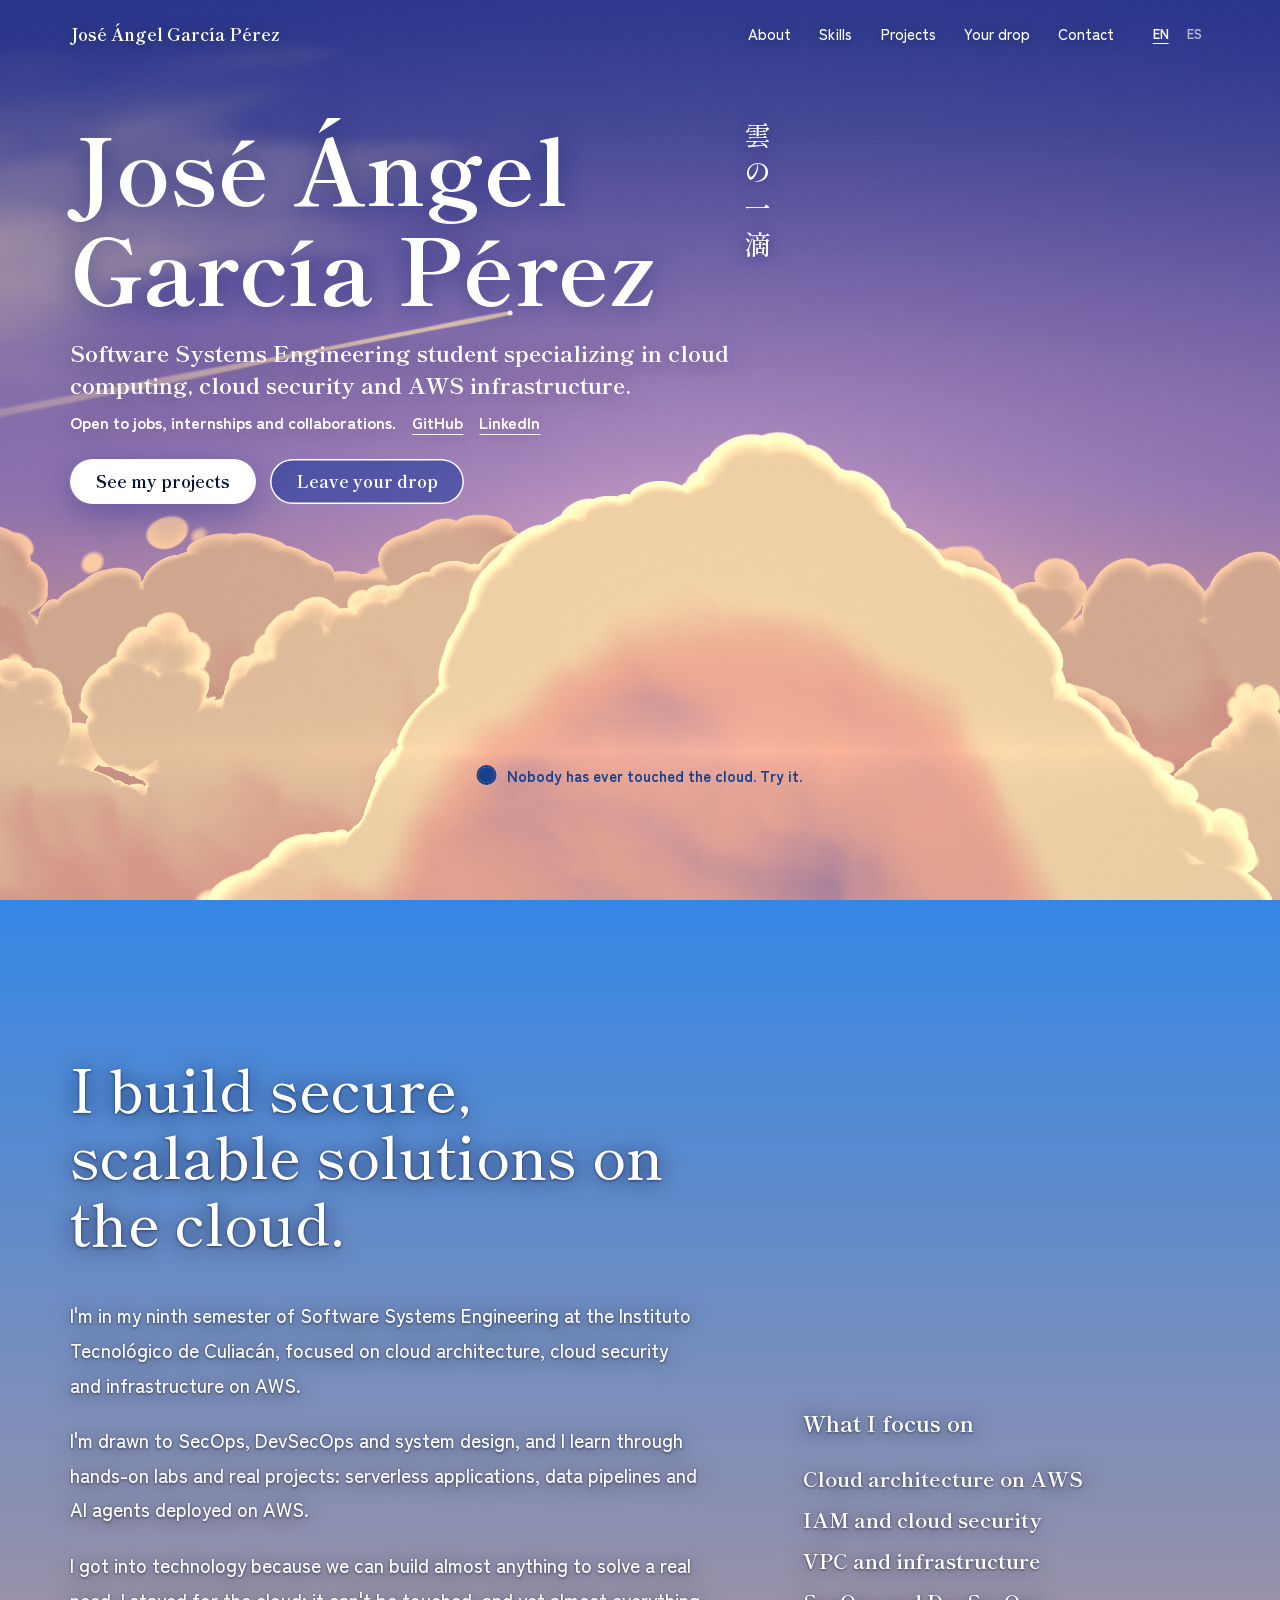
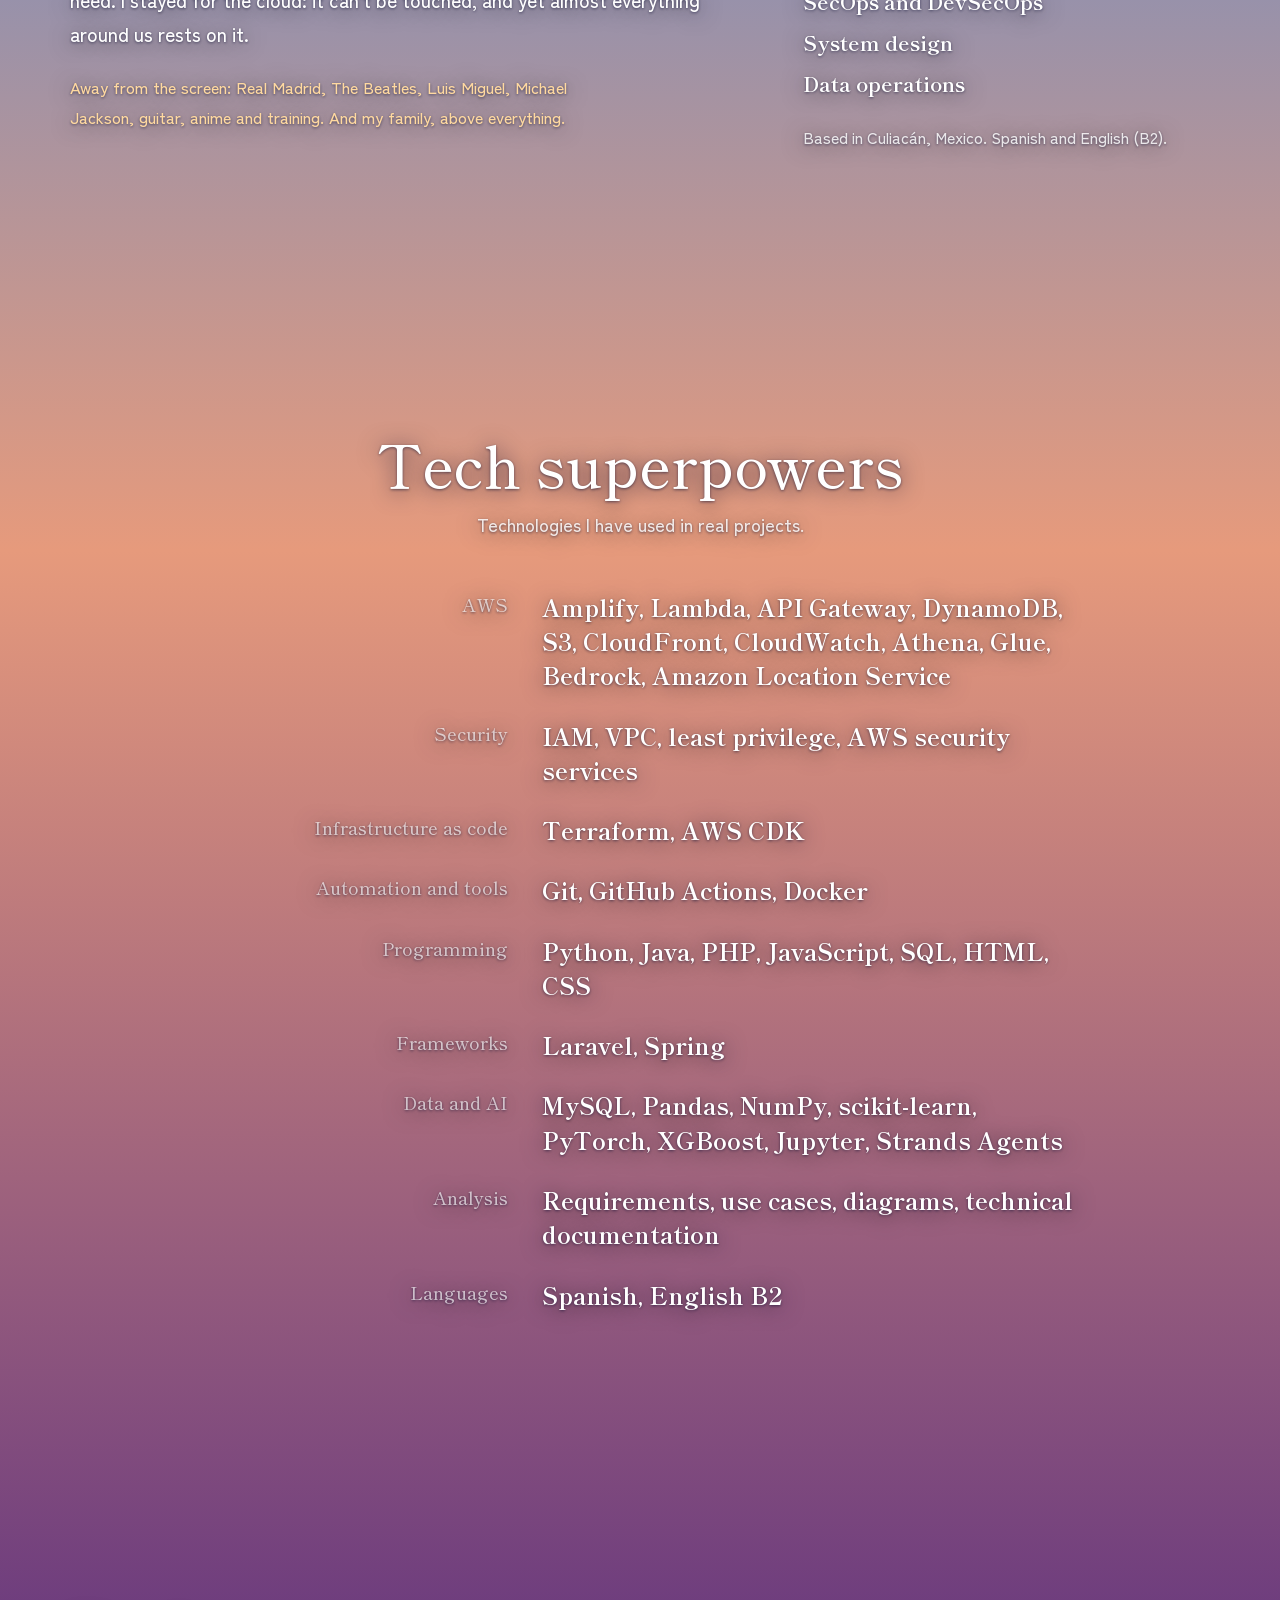
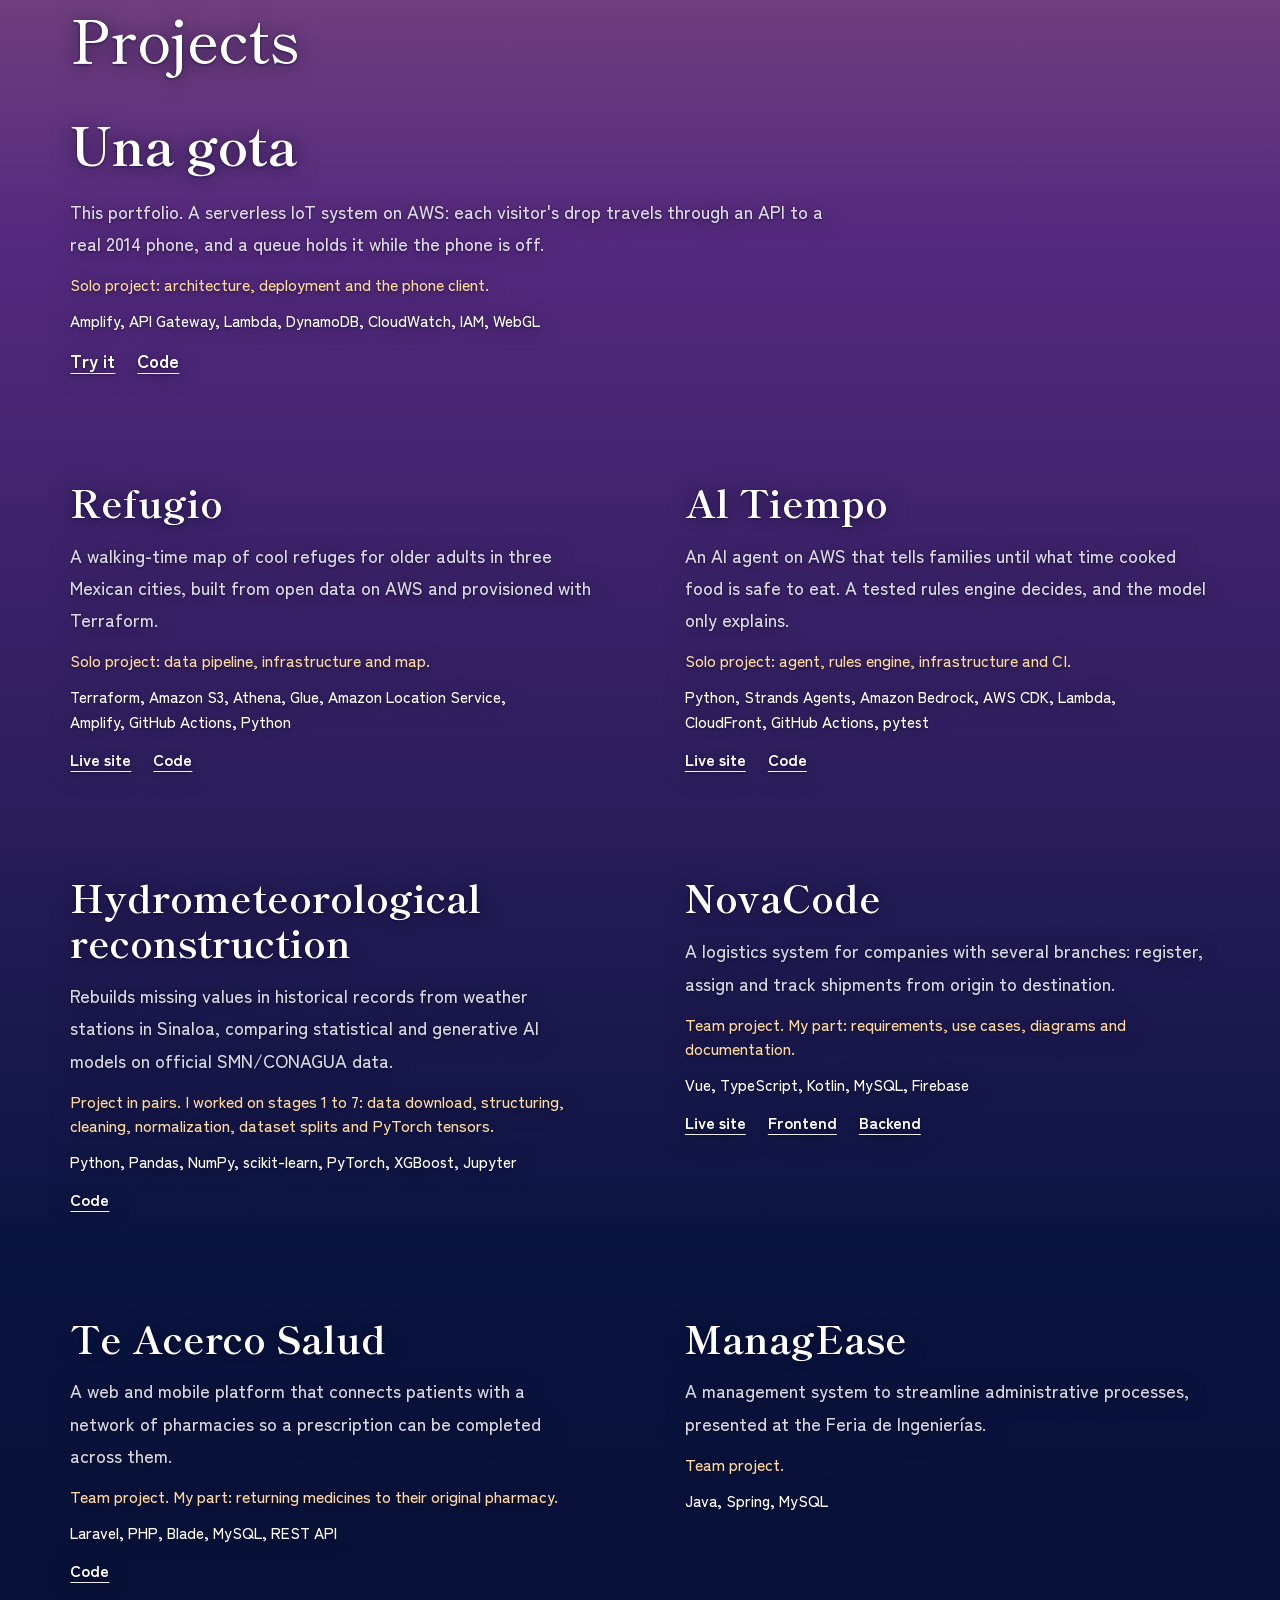
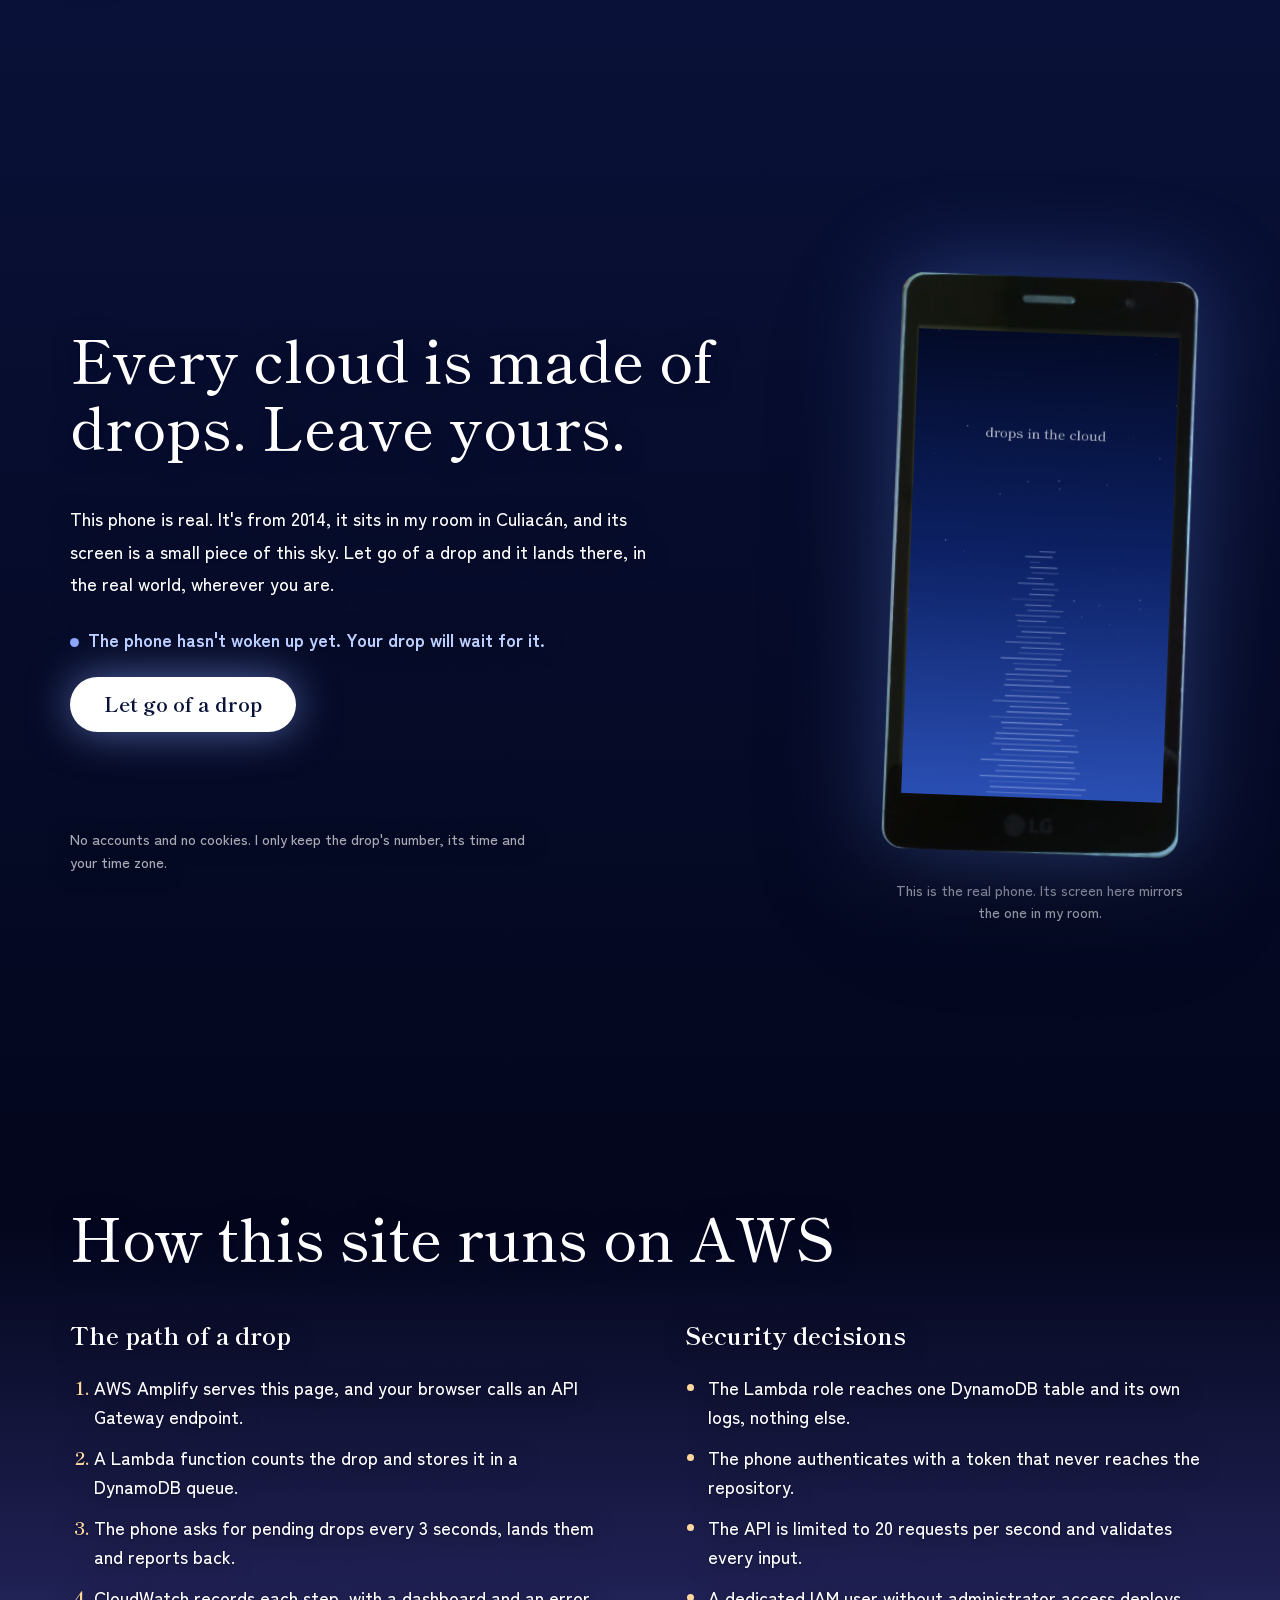
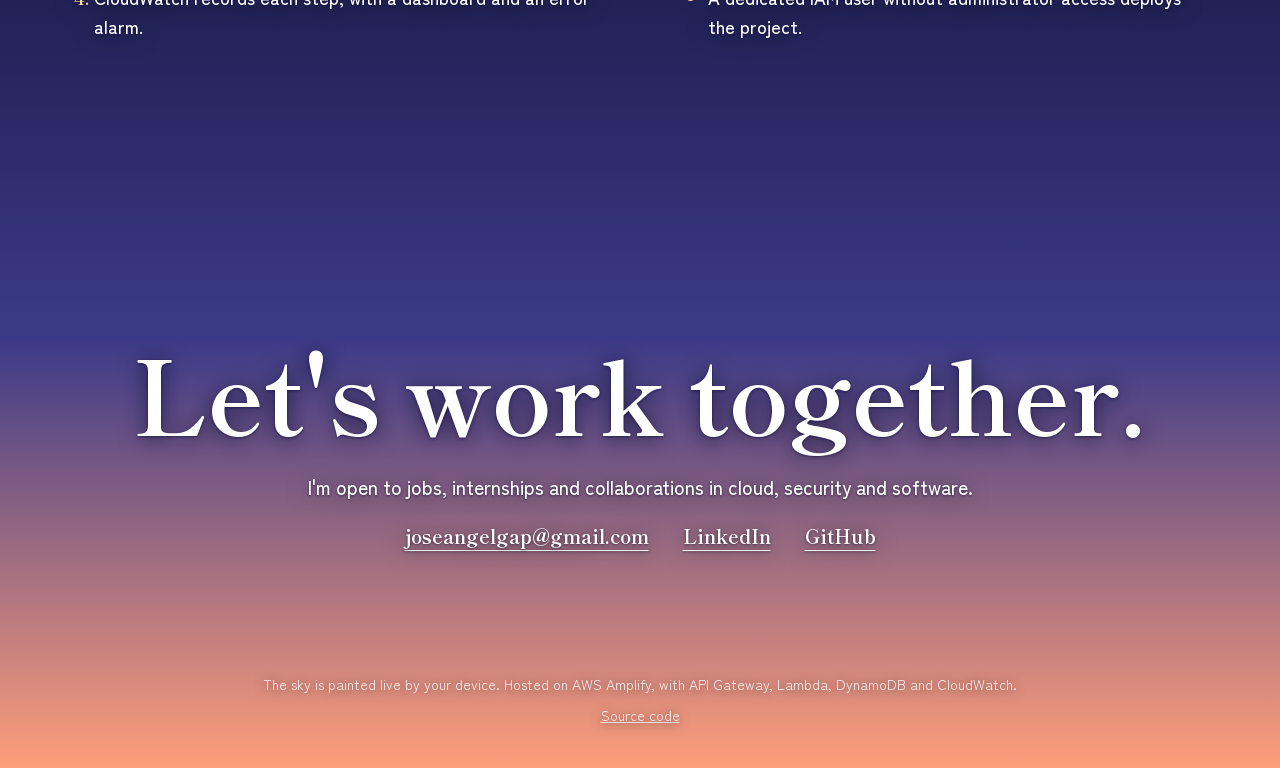
==== web/index.html @ 8cf957e8 "Add portfolio site, AWS API and phone client" ====
<!doctype html>
<html lang="en">
<head>
  <meta charset="utf-8">
  <meta name="viewport" content="width=device-width, initial-scale=1, viewport-fit=cover">
  <title>José Ángel García Pérez | Cloud and security</title>
  <meta name="description" content="José Ángel García Pérez, Software Systems Engineering student specializing in cloud computing, cloud security and AWS infrastructure. Open to jobs, internships and collaborations.">
  <meta name="theme-color" content="#0b3fb3">
  <meta property="og:type" content="website">
  <meta property="og:title" content="José Ángel García Pérez | Cloud and security">
  <meta property="og:description" content="Software Systems Engineering student specializing in cloud computing, cloud security and AWS infrastructure.">
  <link rel="icon" href="favicon.svg" type="image/svg+xml">
  <link rel="preconnect" href="https://fonts.googleapis.com">
  <link rel="preconnect" href="https://fonts.gstatic.com" crossorigin>
  <link href="https://fonts.googleapis.com/css2?family=Shippori+Mincho:wght@500;700&family=Zen+Kaku+Gothic+New:wght@400;500;700&display=swap" rel="stylesheet">
  <link rel="stylesheet" href="styles.css">
</head>
<body>
  <canvas id="sky" aria-hidden="true"></canvas>
  <svg id="wires" viewBox="0 0 1600 900" preserveAspectRatio="xMaxYMax slice" aria-hidden="true">
    <g fill="none" stroke="#050921" stroke-linecap="round">
      <path d="M-60 500Q60 540 168 528" stroke-width="1.6"/>
      <path d="M-60 528Q60 566 168 552" stroke-width="1.6"/>
      <path d="M168 528Q760 690 1214 372" stroke-width="2.2"/>
      <path d="M190 552Q790 724 1262 418" stroke-width="2.2"/>
      <path d="M146 552Q740 752 1166 418" stroke-width="2.2"/>
      <path d="M1214 372Q1420 470 1660 396" stroke-width="2.6"/>
      <path d="M1262 418Q1460 512 1660 450" stroke-width="2.6"/>
      <path d="M1166 418Q1400 540 1660 506" stroke-width="2.6"/>
    </g>
    <g fill="#050921">
      <path d="M1202 300h24l7 600h-38z"/>
      <path d="M1148 366h132v9h-132zM1160 412h112v8h-112z"/>
      <path d="M1158 352h8v14h-8zM1262 352h8v14h-8zM1210 354h8v12h-8zM1170 398h7v14h-7zM1256 398h7v14h-7z"/>
      <path d="M1230 462h30v66h-30z"/><path d="M1226 456h38v8h-38z"/>
      <path d="M1176 552l40-6 1 7-40 6z"/>
      <path d="M162 480h10l4 420h-18z"/>
      <path d="M136 520h62v5h-62zM144 546h46v4h-46z"/>
    </g>
  </svg>
  <canvas id="fall" aria-hidden="true"></canvas>
  <a class="skip" href="#about" data-t="skip">Skip to content</a>

  <header class="top">
    <a class="mark" href="#home">José Ángel García Pérez</a>
    <nav aria-label="Main">
      <a href="#about" data-t="navAbout">About</a>
      <a href="#skills" data-t="navSkills">Skills</a>
      <a href="#projects" data-t="navProjects">Projects</a>
      <a href="#drop" data-t="navDrop">Your drop</a>
      <a href="#contact" data-t="navContact">Contact</a>
    </nav>
    <div class="lang" role="group" aria-label="Language">
      <button type="button" data-lang="en">EN</button>
      <button type="button" data-lang="es">ES</button>
    </div>
  </header>

  <main>
    <section class="hero" id="home">
      <div class="hero-copy">
        <h1>José Ángel<br>García Pérez</h1>
        <p class="lead" data-t="heroLead">Software Systems Engineering student specializing in cloud computing, cloud security and AWS infrastructure.</p>
        <p class="sub"><span data-t="heroSub">Open to jobs, internships and collaborations.</span>
          <a class="plain" href="https://github.com/Josegas" target="_blank" rel="noopener">GitHub</a>
          <a class="plain" href="https://www.linkedin.com/in/jose-angel-garcia-perez-976585395/" target="_blank" rel="noopener">LinkedIn</a>
        </p>
        <p class="actions">
          <a class="cta" href="#projects" data-t="heroCta">See my projects</a>
          <a class="cta ghost" href="#drop" data-t="heroCta2">Leave your drop</a>
        </p>
      </div>
      <p class="vertical" lang="ja" aria-hidden="true">雲の一滴</p>
      <p class="touch-hint" id="touchHint"><i aria-hidden="true"></i><span data-t="heroHint">Nobody has ever touched the cloud. Try it.</span></p>
    </section>

    <section class="block about" id="about">
      <div class="story">
        <h2 data-t="aboutTitle">I build secure, scalable solutions on the cloud.</h2>
        <p data-t="about1">I'm in my ninth semester of Software Systems Engineering at the Instituto Tecnológico de Culiacán, focused on cloud architecture, cloud security and infrastructure on AWS.</p>
        <p data-t="about2">I'm drawn to SecOps, DevSecOps and system design, and I learn through hands-on labs and real projects: serverless applications, data pipelines and AI agents deployed on AWS.</p>
        <p data-t="about3">I got into technology because we can build almost anything to solve a real need. I stayed for the cloud: it can't be touched, and yet almost everything around us rests on it.</p>
        <p class="offline" data-t="aboutOff">Away from the screen: Real Madrid, The Beatles, Luis Miguel, Michael Jackson, guitar, anime and training. And my family, above everything.</p>
      </div>
      <aside class="focus">
        <h3 data-t="focusTitle">What I focus on</h3>
        <ul>
          <li data-t="f1">Cloud architecture on AWS</li>
          <li data-t="f2">IAM and cloud security</li>
          <li data-t="f3">VPC and infrastructure</li>
          <li data-t="f4">SecOps and DevSecOps</li>
          <li data-t="f5">System design</li>
          <li data-t="f6">Data operations</li>
        </ul>
        <p class="where" data-t="where">Based in Culiacán, Mexico. Spanish and English (B2).</p>
      </aside>
    </section>

    <section class="block skills" id="skills">
      <h2 data-t="skillsTitle">Tech superpowers</h2>
      <p class="intro" data-t="skillsIntro">Technologies I have used in real projects.</p>
      <dl class="credits">
        <div><dt>AWS</dt><dd>Amplify, Lambda, API Gateway, DynamoDB, S3, CloudFront, CloudWatch, Athena, Glue, Bedrock, Amazon Location Service</dd></div>
        <div><dt data-t="cSec">Security</dt><dd data-t="cSecV">IAM, VPC, least privilege, AWS security services</dd></div>
        <div><dt data-t="cIac">Infrastructure as code</dt><dd>Terraform, AWS CDK</dd></div>
        <div><dt data-t="cOps">Automation and tools</dt><dd>Git, GitHub Actions, Docker</dd></div>
        <div><dt data-t="cCode">Programming</dt><dd>Python, Java, PHP, JavaScript, SQL, HTML, CSS</dd></div>
        <div><dt data-t="cFw">Frameworks</dt><dd>Laravel, Spring</dd></div>
        <div><dt data-t="cData">Data and AI</dt><dd>MySQL, Pandas, NumPy, scikit-learn, PyTorch, XGBoost, Jupyter, Strands Agents</dd></div>
        <div><dt data-t="cDocs">Analysis</dt><dd data-t="cDocsV">Requirements, use cases, diagrams, technical documentation</dd></div>
        <div><dt data-t="cLang">Languages</dt><dd data-t="cLangV">Spanish, English B2</dd></div>
      </dl>
    </section>

    <section class="block projects" id="projects">
      <h2 data-t="projectsTitle">Projects</h2>
      <div class="works">
        <article class="main-work">
          <h3>Una gota</h3>
          <p data-t="p0">This portfolio. A serverless IoT system on AWS: each visitor's drop travels through an API to a real 2014 phone, and a queue holds it while the phone is off.</p>
          <p class="role" data-t="p0r">Solo project: architecture, deployment and the phone client.</p>
          <p class="stack">Amplify, API Gateway, Lambda, DynamoDB, CloudWatch, IAM, WebGL</p>
          <p class="links"><a href="#drop" data-t="try">Try it</a> <a href="https://github.com/Josegas/Portfolio" target="_blank" rel="noopener" data-t="code">Code</a></p>
        </article>
        <article>
          <h3>Refugio</h3>
          <p data-t="p1">A walking-time map of cool refuges for older adults in three Mexican cities, built from open data on AWS and provisioned with Terraform.</p>
          <p class="role" data-t="p1r">Solo project: data pipeline, infrastructure and map.</p>
          <p class="stack">Terraform, Amazon S3, Athena, Glue, Amazon Location Service, Amplify, GitHub Actions, Python</p>
          <p class="links"><a href="https://main.d6r3007drgrwp.amplifyapp.com" target="_blank" rel="noopener" data-t="live">Live site</a> <a href="https://github.com/Josegas/Refugio-mapa-de-refugios-contra-el-calor" target="_blank" rel="noopener" data-t="code">Code</a></p>
        </article>
        <article>
          <h3>Al Tiempo</h3>
          <p data-t="p2">An AI agent on AWS that tells families until what time cooked food is safe to eat. A tested rules engine decides, and the model only explains.</p>
          <p class="role" data-t="p2r">Solo project: agent, rules engine, infrastructure and CI.</p>
          <p class="stack">Python, Strands Agents, Amazon Bedrock, AWS CDK, Lambda, CloudFront, GitHub Actions, pytest</p>
          <p class="links"><a href="https://d2mnz1h4b0sg0y.cloudfront.net" target="_blank" rel="noopener" data-t="live">Live site</a> <a href="https://github.com/Josegas/Al-Tiempo-Food-safety-for-when-the-cold-runs-out" target="_blank" rel="noopener" data-t="code">Code</a></p>
        </article>
        <article>
          <h3 data-t="p5t">Hydrometeorological reconstruction</h3>
          <p data-t="p5">Rebuilds missing values in historical records from weather stations in Sinaloa, comparing statistical and generative AI models on official SMN/CONAGUA data.</p>
          <p class="role" data-t="p5r">Project in pairs. I worked on stages 1 to 7: data download, structuring, cleaning, normalization, dataset splits and PyTorch tensors.</p>
          <p class="stack">Python, Pandas, NumPy, scikit-learn, PyTorch, XGBoost, Jupyter</p>
          <p class="links"><a href="https://github.com/Josegas/Residencias_Imputacion_Generativa_Hidrometeorologica/tree/proyecto-completo" target="_blank" rel="noopener" data-t="code">Code</a></p>
        </article>
        <article>
          <h3>NovaCode</h3>
          <p data-t="p3">A logistics system for companies with several branches: register, assign and track shipments from origin to destination.</p>
          <p class="role" data-t="p3r">Team project. My part: requirements, use cases, diagrams and documentation.</p>
          <p class="stack">Vue, TypeScript, Kotlin, MySQL, Firebase</p>
          <p class="links"><a href="https://frontend-iota-five-78.vercel.app" target="_blank" rel="noopener" data-t="live">Live site</a> <a href="https://github.com/NullPointerCorp/Frontend" target="_blank" rel="noopener">Frontend</a> <a href="https://github.com/NullPointerCorp/Backend" target="_blank" rel="noopener">Backend</a></p>
        </article>
        <article>
          <h3>Te Acerco Salud</h3>
          <p data-t="p4">A web and mobile platform that connects patients with a network of pharmacies so a prescription can be completed across them.</p>
          <p class="role" data-t="p4r">Team project. My part: returning medicines to their original pharmacy.</p>
          <p class="stack">Laravel, PHP, Blade, MySQL, REST API</p>
          <p class="links"><a href="https://github.com/TasWebTeam/TasWebProject" target="_blank" rel="noopener" data-t="code">Code</a></p>
        </article>
        <article>
          <h3>ManagEase</h3>
          <p data-t="p6">A management system to streamline administrative processes, presented at the Feria de Ingenierías.</p>
          <p class="role" data-t="p6r">Team project.</p>
          <p class="stack">Java, Spring, MySQL</p>
        </article>
      </div>
    </section>

    <section class="block dropzone" id="drop">
      <div class="drop-copy">
        <h2 data-t="dropTitle">Every cloud is made of drops. Leave yours.</h2>
        <p data-t="drop1">This phone is real. It's from 2014, it sits in my room in Culiacán, and its screen is a small piece of this sky. Let go of a drop and it lands there, in the real world, wherever you are.</p>
        <p class="status" id="status" role="status"></p>
        <button class="release" id="release" type="button" data-t="dropBtn">Let go of a drop</button>
        <p class="result" id="result" role="status"></p>
        <p class="fine" data-t="dropFine">No accounts and no cookies. I only keep the drop's number, its time and your time zone.</p>
      </div>
      <figure class="phone" id="phone">
        <div class="shell">
          <img src="lg.webp" width="560" height="1084" alt="My real LG phone, photographed from the front">
          <canvas id="screen" width="360" height="640" aria-label="Live view of the phone's screen"></canvas>
        </div>
        <figcaption><span data-t="phoneCap">This is the real phone. Its screen here mirrors the one in my room.</span> <span id="caption"></span></figcaption>
      </figure>
    </section>

    <section class="block how" id="how">
      <h2 data-t="howTitle">How this site runs on AWS</h2>
      <div class="how-grid">
        <div>
          <h3 data-t="howPath">The path of a drop</h3>
          <ol>
            <li data-t="h1">AWS Amplify serves this page, and your browser calls an API Gateway endpoint.</li>
            <li data-t="h2">A Lambda function counts the drop and stores it in a DynamoDB queue.</li>
            <li data-t="h3">The phone asks for pending drops every 3 seconds, lands them and reports back.</li>
            <li data-t="h4">CloudWatch records each step, with a dashboard and an error alarm.</li>
          </ol>
        </div>
        <div>
          <h3 data-t="howSec">Security decisions</h3>
          <ul>
            <li data-t="s1">The Lambda role reaches one DynamoDB table and its own logs, nothing else.</li>
            <li data-t="s2">The phone authenticates with a token that never reaches the repository.</li>
            <li data-t="s3">The API is limited to 20 requests per second and validates every input.</li>
            <li data-t="s4">A dedicated IAM user without administrator access deploys the project.</li>
          </ul>
        </div>
      </div>
    </section>

    <section class="block contact" id="contact">
      <h2 data-t="contactTitle">Let's work together.</h2>
      <p data-t="contact1">I'm open to jobs, internships and collaborations in cloud, security and software.</p>
      <p class="reach">
        <a href="mailto:joseangelgap@gmail.com">joseangelgap@gmail.com</a>
        <a href="https://www.linkedin.com/in/jose-angel-garcia-perez-976585395/" target="_blank" rel="noopener">LinkedIn</a>
        <a href="https://github.com/Josegas" target="_blank" rel="noopener">GitHub</a>
      </p>
    </section>
  </main>

  <footer class="end">
    <p data-t="foot">The sky is painted live by your device. Hosted on AWS Amplify, with API Gateway, Lambda, DynamoDB and CloudWatch.</p>
    <p><a href="https://github.com/Josegas/Portfolio" target="_blank" rel="noopener" data-t="footCode">Source code</a></p>
  </footer>

  <script src="config.js"></script>
  <script src="sky.js"></script>
  <script src="app.js"></script>
</body>
</html>
---- web/styles.css ----
:root {
  --serif: "Shippori Mincho", "Times New Roman", serif;
  --sans: "Zen Kaku Gothic New", system-ui, sans-serif;
  --light: #fff;
  --soft: rgba(255, 255, 255, .84);
  --quiet: rgba(255, 255, 255, .66);
  --gold: #ffd9a0;
  --deep: #081238;
  --gutter: clamp(20px, 5.5vw, 88px);
}

* { box-sizing: border-box; }
html { scroll-behavior: smooth; -webkit-text-size-adjust: 100%; }
body {
  margin: 0;
  color: var(--light);
  font: 400 18px/1.8 var(--sans);
  -webkit-font-smoothing: antialiased;
  /* the sky without WebGL */
  background: linear-gradient(180deg, #0b3fb3 0, #2f86e8 12%, #e69a7c 30%, #54297e 48%, #0a1440 62%, #03061c 84%, #3b3a88 94%, #ff9e7a 100%);
  overflow-x: hidden;
}
a { color: inherit; }
:focus-visible { outline: 2px solid var(--gold); outline-offset: 4px; border-radius: 2px; }

#sky, #fall { position: fixed; inset: 0; width: 100vw; height: 100vh; height: 100lvh; display: block; }
#sky { z-index: -2; }
#wires { position: fixed; left: 0; right: 0; bottom: 0; width: 100%; height: 100%; z-index: -1; opacity: 0; pointer-events: none; }
#fall { z-index: 30; pointer-events: none; }

.skip { position: fixed; left: 16px; top: -60px; z-index: 50; background: #fff; color: var(--deep); padding: 8px 14px; }
.skip:focus { top: 12px; }

/* top ------------------------------------------------------------- */
.top {
  position: fixed; inset: 0 0 auto 0; z-index: 20;
  display: flex; align-items: center; gap: clamp(14px, 2.4vw, 34px);
  padding: 16px var(--gutter);
  font-size: 15px; font-weight: 500;
  text-shadow: 0 1px 14px rgba(5, 14, 60, .5);
  transition: background .35s;
}
.top.solid { background: rgba(6, 12, 44, .62); -webkit-backdrop-filter: blur(10px); backdrop-filter: blur(10px); }
.mark { font: 700 17px/1 var(--serif); text-decoration: none; margin-right: auto; }
.top nav { display: flex; gap: clamp(14px, 2.2vw, 30px); }
.top nav a { text-decoration: none; position: relative; padding: 4px 0; }
.top nav a::after { content: ""; position: absolute; left: 0; right: 0; bottom: 0; height: 1px; background: currentColor; transform: scaleX(0); transform-origin: left; transition: transform .25s; }
.top nav a:hover::after, .top nav a.on::after { transform: scaleX(1); }
.lang { display: flex; gap: 2px; }
.lang button { font: 700 13px/1 var(--sans); color: var(--quiet); background: none; border: 0; padding: 7px 8px; cursor: pointer; }
.lang button[aria-pressed="true"] { color: var(--light); text-decoration: underline; text-underline-offset: 4px; }

/* hero ------------------------------------------------------------ */
.hero { position: relative; min-height: 100svh; padding: 13vh var(--gutter) 0; }
.hero-copy { text-shadow: 0 2px 26px rgba(4, 26, 110, .5); }
h1 { margin: 0; font: 700 clamp(46px, 7.2vw, 118px)/1.08 var(--serif); letter-spacing: .005em; white-space: nowrap; }
.lead { margin: .95em 0 0; max-width: 33em; font: 700 clamp(19px, 1.75vw, 26px)/1.4 var(--serif); }
.sub { margin: .5em 0 0; font-size: clamp(16px, 1.25vw, 18px); font-weight: 700; }
.cta {
  display: inline-block; padding: 11px 26px 12px;
  font: 700 17px/1.3 var(--serif); color: var(--deep); background: #fff; text-decoration: none;
  border-radius: 999px; text-shadow: none;
  box-shadow: 0 10px 34px rgba(5, 30, 120, .34);
  transition: transform .2s, box-shadow .2s;
}
.cta:hover { transform: translateY(-2px); box-shadow: 0 16px 40px rgba(5, 30, 120, .42); }
.cta.ghost { color: #fff; background: rgba(9, 44, 150, .5); box-shadow: inset 0 0 0 1.5px #fff; }
.actions { display: flex; flex-wrap: wrap; align-items: center; gap: 12px 14px; margin: 1.25em 0 0; }
.plain { margin-left: 12px; white-space: nowrap; text-underline-offset: 5px; text-decoration-thickness: 1px; }
.vertical {
  position: absolute; top: 13.5vh; left: min(58vw, calc(var(--gutter) + 860px)); margin: 0;
  writing-mode: vertical-rl; font: 500 clamp(20px, 2.1vw, 30px)/1 var(--serif); letter-spacing: .34em;
  text-shadow: 0 1px 16px rgba(4, 26, 110, .5);
}
.touch-hint {
  position: absolute; left: 50%; bottom: 13vh; margin: 0; transform: translateX(-50%);
  display: flex; align-items: center; gap: 12px; white-space: nowrap;
  font: 700 15px/1 var(--sans); color: #17408f;
  transition: opacity .6s; pointer-events: none;
}
.touch-hint i { position: relative; width: 16px; height: 16px; border-radius: 50%; background: #17408f; }
.touch-hint i::after { content: ""; position: absolute; inset: -2px; border: 2px solid #17408f; border-radius: 50%; }
.touch-hint.done { opacity: 0; }
@media (prefers-reduced-motion: no-preference) {
  .touch-hint i::after { animation: ring 2.2s ease-out infinite; }
}
@keyframes ring { from { transform: scale(.7); opacity: .9; } to { transform: scale(2.8); opacity: 0; } }

/* blocks ---------------------------------------------------------- */
.block { padding: clamp(130px, 17vh, 180px) var(--gutter) clamp(90px, 14vh, 150px); max-width: 1320px; margin: 0 auto; }
h2 { margin: 0 0 .75em; font: 500 clamp(34px, 4.6vw, 66px)/1.14 var(--serif); }
h3 { font-family: var(--serif); font-weight: 700; }
.block { text-shadow: 0 1px 3px rgba(6, 10, 44, .55), 0 2px 22px rgba(6, 10, 44, .7); font-weight: 500; }

.about { display: grid; grid-template-columns: minmax(0, 1.55fr) minmax(0, 1fr); gap: clamp(40px, 8vw, 130px); align-items: end; }
.story p { max-width: 34em; margin: 0 0 1.1em; font-size: clamp(18px, 1.5vw, 21px); }
.story .offline { font-size: 16.5px; color: var(--gold); }
.focus h3 { margin: 0 0 .7em; font-size: 22px; }
.focus ul { list-style: none; margin: 0; padding: 0; }
.focus li { padding: .3em 0; font-family: var(--serif); font-weight: 700; font-size: clamp(19px, 1.6vw, 22px); line-height: 1.4; }
.where { margin: 1.3em 0 0; color: var(--soft); font-size: 16px; line-height: 1.6; }

.skills { text-align: center; }
.skills h2 { margin-bottom: .2em; }
.intro { margin: 0 0 2em; color: var(--soft); }
.credits { margin: 0 auto; max-width: 880px; text-align: left; }
.credits > div { display: grid; grid-template-columns: minmax(0, 1fr) minmax(0, 1.75fr); gap: 34px; padding: .72em 0; }
.credits dt { text-align: right; color: var(--quiet); font-family: var(--serif); font-weight: 500; font-size: 18px; line-height: 1.6; }
.credits dd { margin: 0; font-family: var(--serif); font-weight: 700; font-size: clamp(19px, 1.85vw, 24px); line-height: 1.45; }

.works { display: grid; grid-template-columns: repeat(2, minmax(0, 1fr)); gap: clamp(56px, 7vw, 96px) clamp(40px, 7vw, 110px); }
.works h3 { margin: 0 0 .4em; font-size: clamp(28px, 3vw, 42px); line-height: 1.16; }
.works p { margin: 0 0 .7em; color: var(--soft); max-width: 31em; }
.works .role { color: var(--gold); font-weight: 500; font-size: 16px; line-height: 1.55; }
.works .stack { color: var(--light); font-size: 15.5px; line-height: 1.6; }
.main-work { grid-column: 1 / -1; }
.main-work h3 { font-size: clamp(34px, 4vw, 56px); }
.main-work p { max-width: 42em; font-size: clamp(18px, 1.4vw, 20px); }
.links { display: flex; gap: 22px; font-weight: 700; font-size: 16px; }
.works .links a { color: var(--light); text-underline-offset: 5px; text-decoration-thickness: 1px; }

/* the drop -------------------------------------------------------- */
.dropzone { display: grid; grid-template-columns: minmax(0, 1.25fr) minmax(0, 340px); gap: clamp(40px, 8vw, 120px); align-items: center; min-height: 100svh; }
.drop-copy p { max-width: 33em; }
.status { min-height: 1.8em; margin: 1.3em 0 0; font-weight: 700; color: #bcd0ff; }
.status i { display: inline-block; width: 9px; height: 9px; margin-right: 9px; border-radius: 50%; background: #8fa8ff; }
.status.awake i { background: #9dffc7; box-shadow: 0 0 12px #9dffc7; }
.release {
  margin-top: 1.1em; padding: 15px 34px 16px; cursor: pointer;
  font: 700 20px/1.2 var(--serif); color: var(--deep); background: #fff; border: 0; border-radius: 999px;
  box-shadow: 0 0 44px rgba(140, 170, 255, .55);
  transition: transform .2s, box-shadow .2s, opacity .3s;
}
.release:hover { transform: translateY(-2px); box-shadow: 0 0 64px rgba(160, 190, 255, .8); }
.release[disabled] { opacity: .55; cursor: default; transform: none; }
.result { min-height: 3.6em; margin: 1.1em 0 0; font: 500 19px/1.5 var(--serif); color: var(--gold); }
.fine { margin: .4em 0 0; font-size: 14.5px; color: var(--quiet); line-height: 1.6; }

.phone { margin: 0; justify-self: center; width: 100%; max-width: 300px; }
.shell {
  position: relative; transform: rotate(2.2deg);
  filter: drop-shadow(0 0 46px rgba(90, 130, 255, .42)) drop-shadow(0 30px 34px rgba(0, 0, 0, .55));
  transition: filter .5s;
}
.phone.hit .shell { filter: drop-shadow(0 0 90px rgba(165, 195, 255, .95)) drop-shadow(0 30px 34px rgba(0, 0, 0, .55)); }
.shell img { display: block; width: 100%; height: auto; }
#screen { position: absolute; left: 6.5%; top: 10%; width: 87.2%; height: auto; aspect-ratio: 9 / 16; background: #050c28; }
.phone figcaption { margin-top: 24px; text-align: center; color: var(--quiet); font-size: 14.5px; line-height: 1.5; }

/* how it runs ------------------------------------------------------ */
.how-grid { display: grid; grid-template-columns: repeat(2, minmax(0, 1fr)); gap: clamp(36px, 7vw, 100px); }
.how h3 { margin: 0 0 .7em; font-size: 24px; }
.how ol, .how ul { margin: 0; padding-left: 1.3em; }
.how li { margin-bottom: .7em; line-height: 1.6; }
.how li::marker { color: var(--gold); font-family: var(--serif); font-weight: 700; }

/* contact --------------------------------------------------------- */
.contact { text-align: center; padding-bottom: 8vh; }
.contact h2 { font-size: clamp(44px, 8vw, 120px); margin-bottom: .2em; font-weight: 700; }
.contact p { margin: 0 0 1em; font-size: clamp(18px, 1.5vw, 21px); }
.reach { display: flex; flex-wrap: wrap; justify-content: center; gap: 12px 34px; font: 700 clamp(19px, 2vw, 26px)/1.4 var(--serif); }
.reach a { text-underline-offset: 6px; text-decoration-thickness: 1px; }

.end { padding: 30px var(--gutter) 34px; text-align: center; font-size: 14px; color: var(--soft); text-shadow: 0 1px 12px rgba(30, 14, 50, .7); }
.end p { margin: 0 0 6px; }

@media (max-width: 860px) {
  body { font-size: 17px; }
  .top { padding: 12px 18px; flex-wrap: wrap; gap: 4px 14px; }
  .mark { font-size: 16px; }
  .top nav { order: 3; width: 100%; justify-content: space-between; gap: 8px; font-size: 13.5px; white-space: nowrap; }
  .hero { padding: 17vh 20px 0; }
  .vertical { top: 13vh; left: auto; right: 16px; font-size: 16px; }
  h1 { white-space: normal; font-size: clamp(46px, 14vw, 84px); }
  .touch-hint { bottom: 9vh; font-size: 14px; }
  .about, .dropzone, .how-grid { grid-template-columns: minmax(0, 1fr); }
  .works { grid-template-columns: minmax(0, 1fr); }
  .credits > div { grid-template-columns: minmax(0, 1fr); gap: 2px; padding: .7em 0; }
  .credits dt { text-align: left; }
  .skills { text-align: left; }
  .phone { max-width: 240px; }
}

@media (prefers-reduced-motion: reduce) {
  html { scroll-behavior: auto; }
  .cta, .release { transition: none; }
}
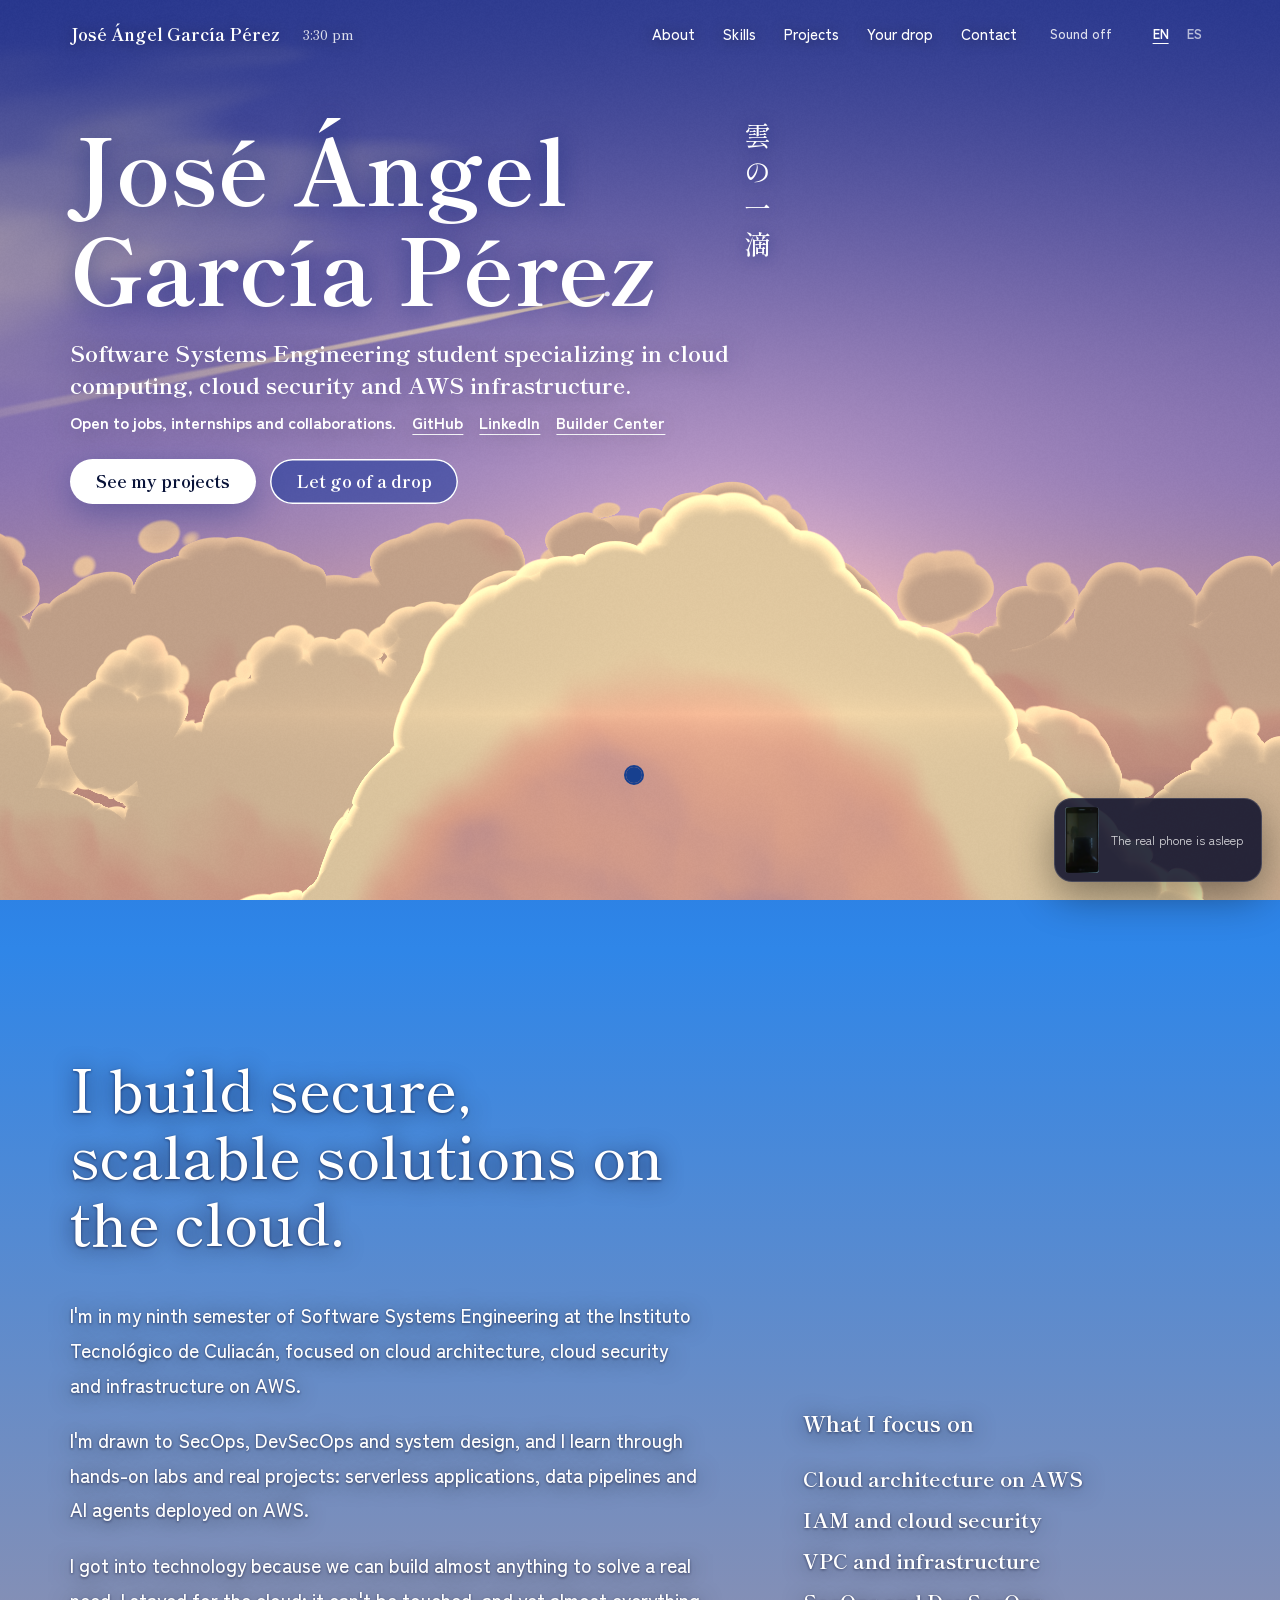
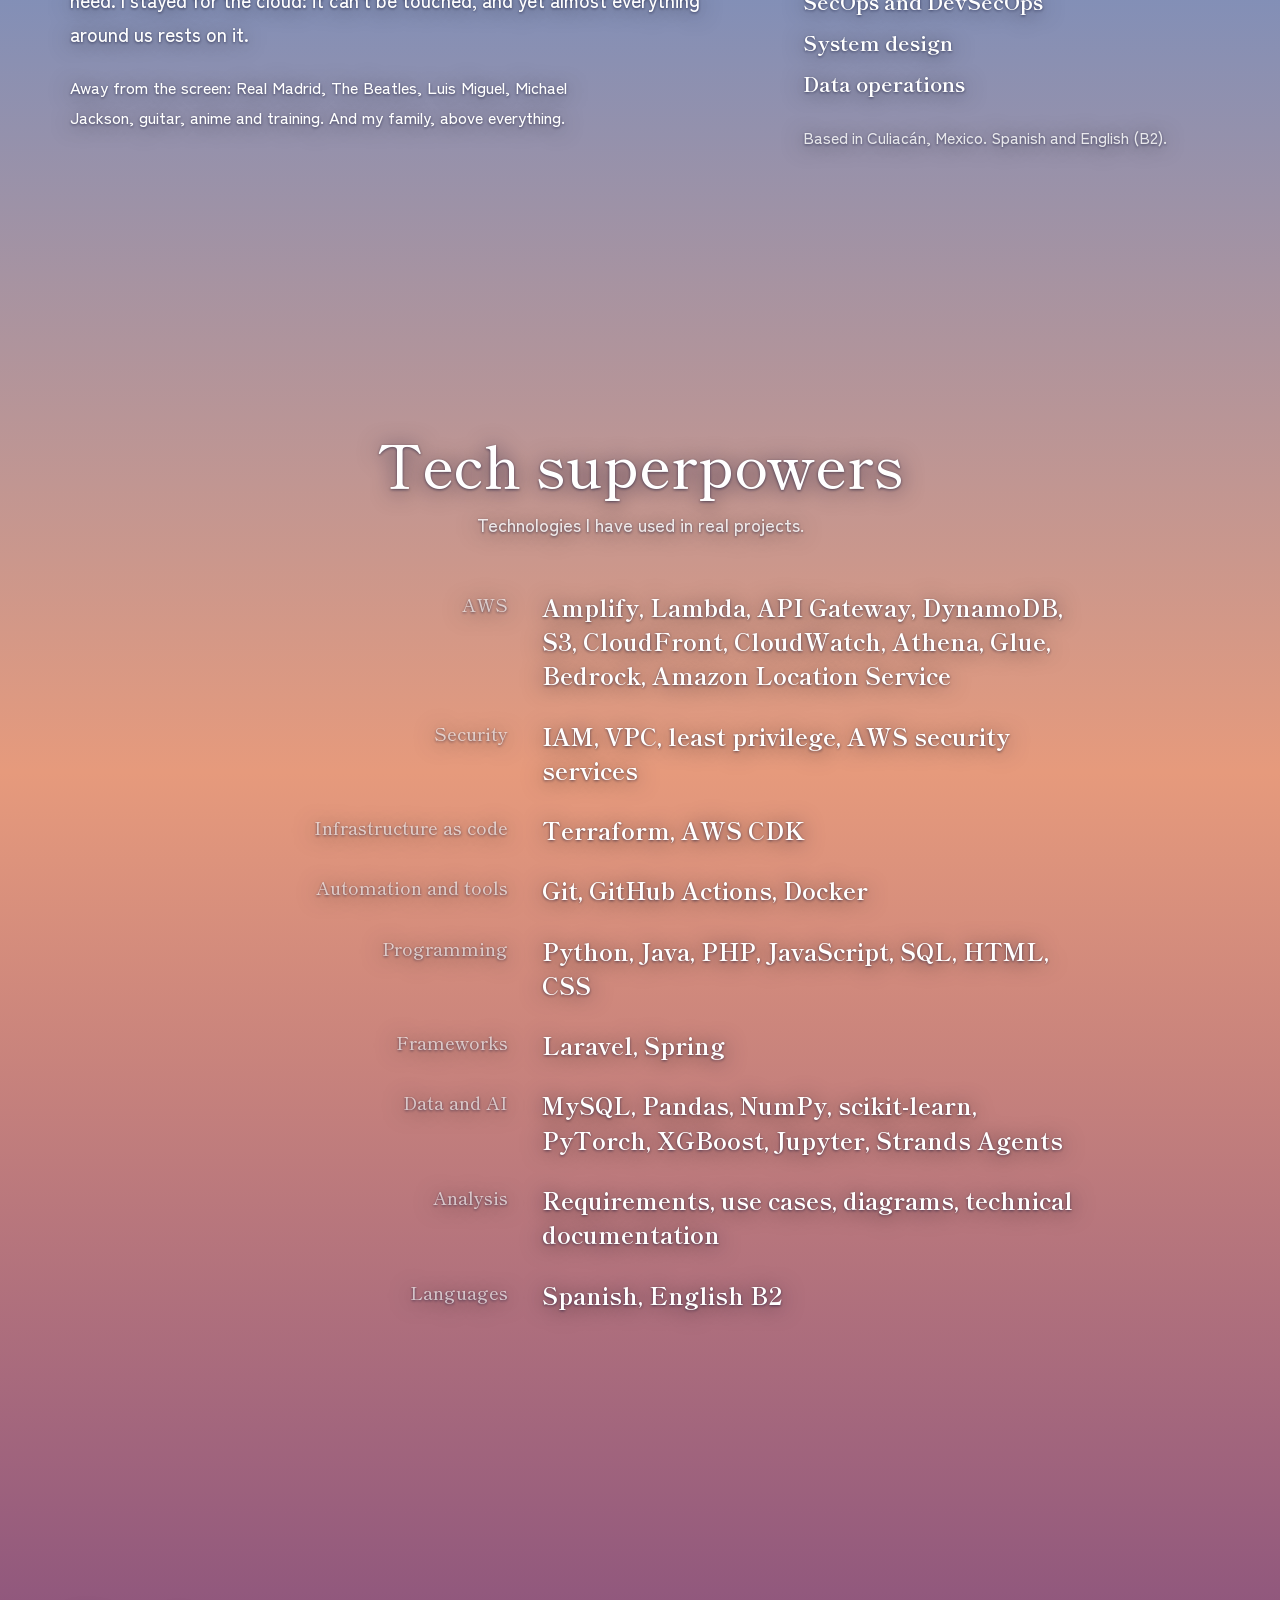
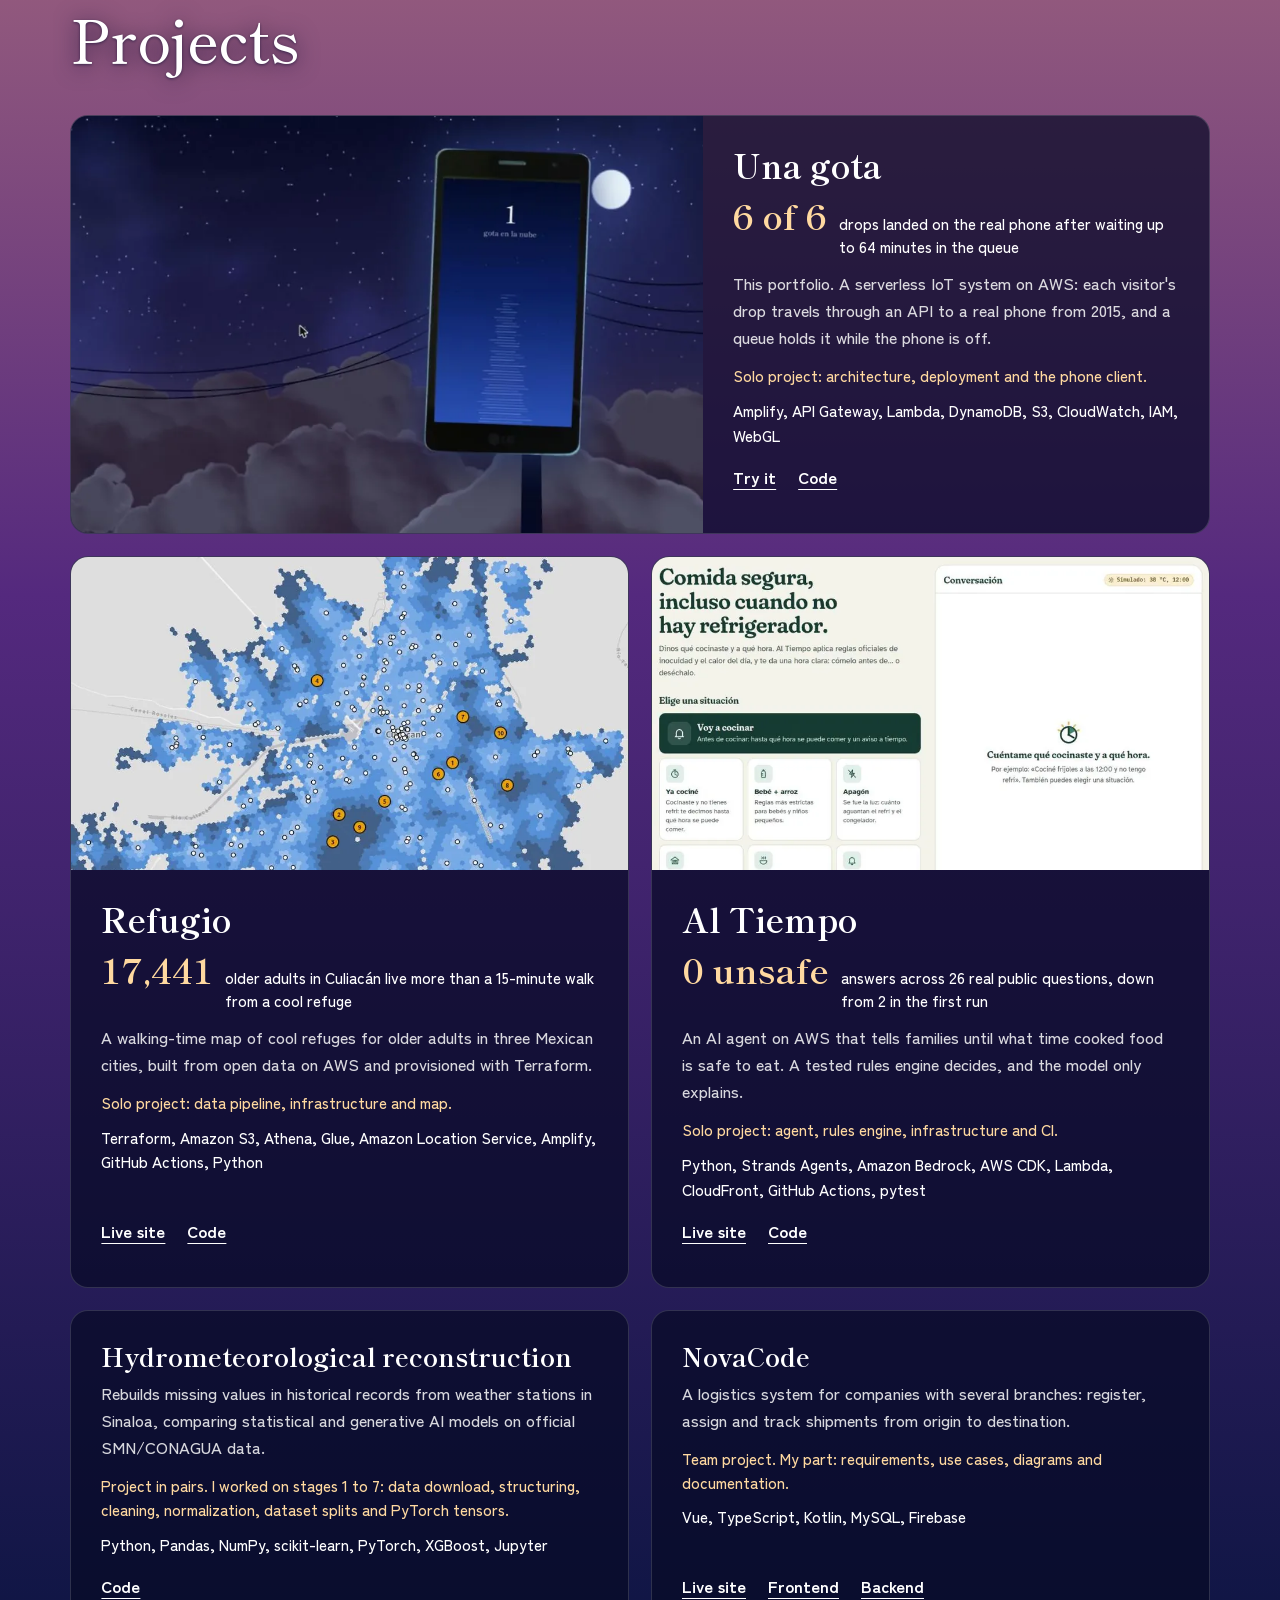
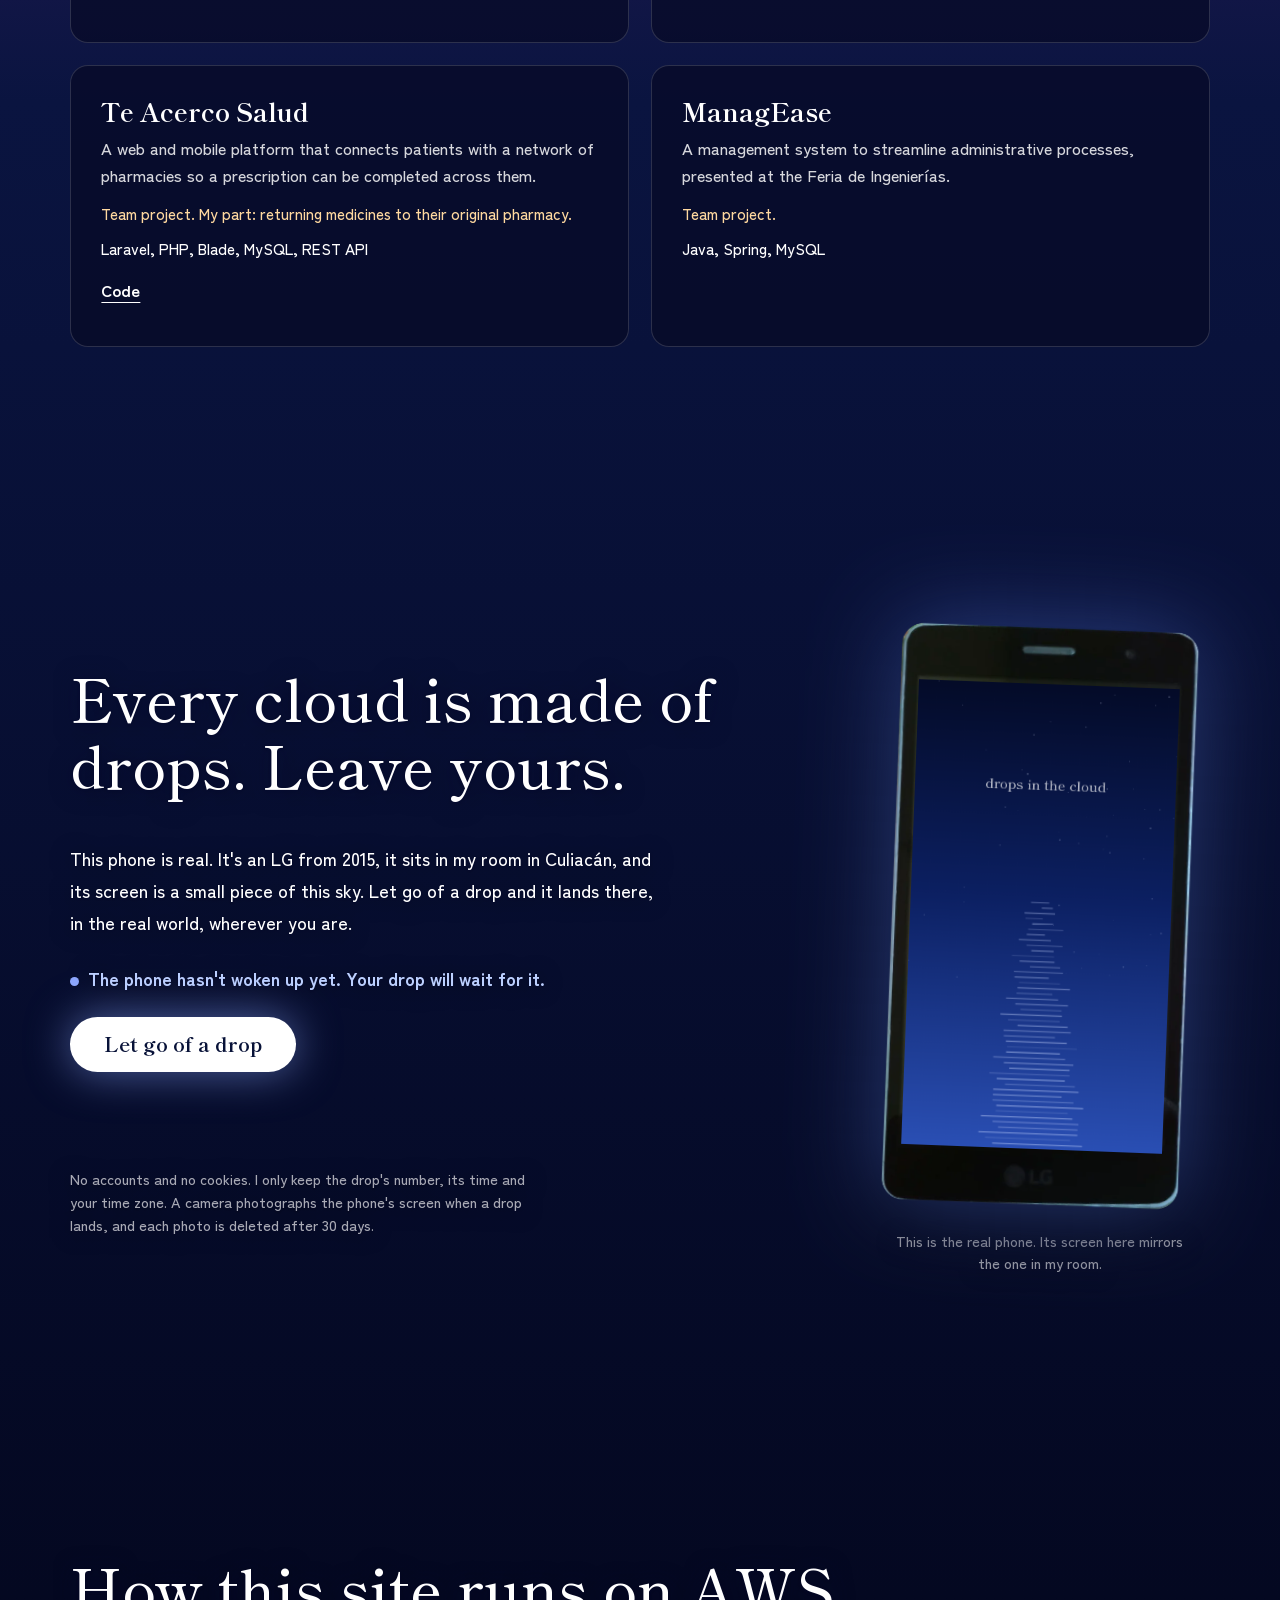
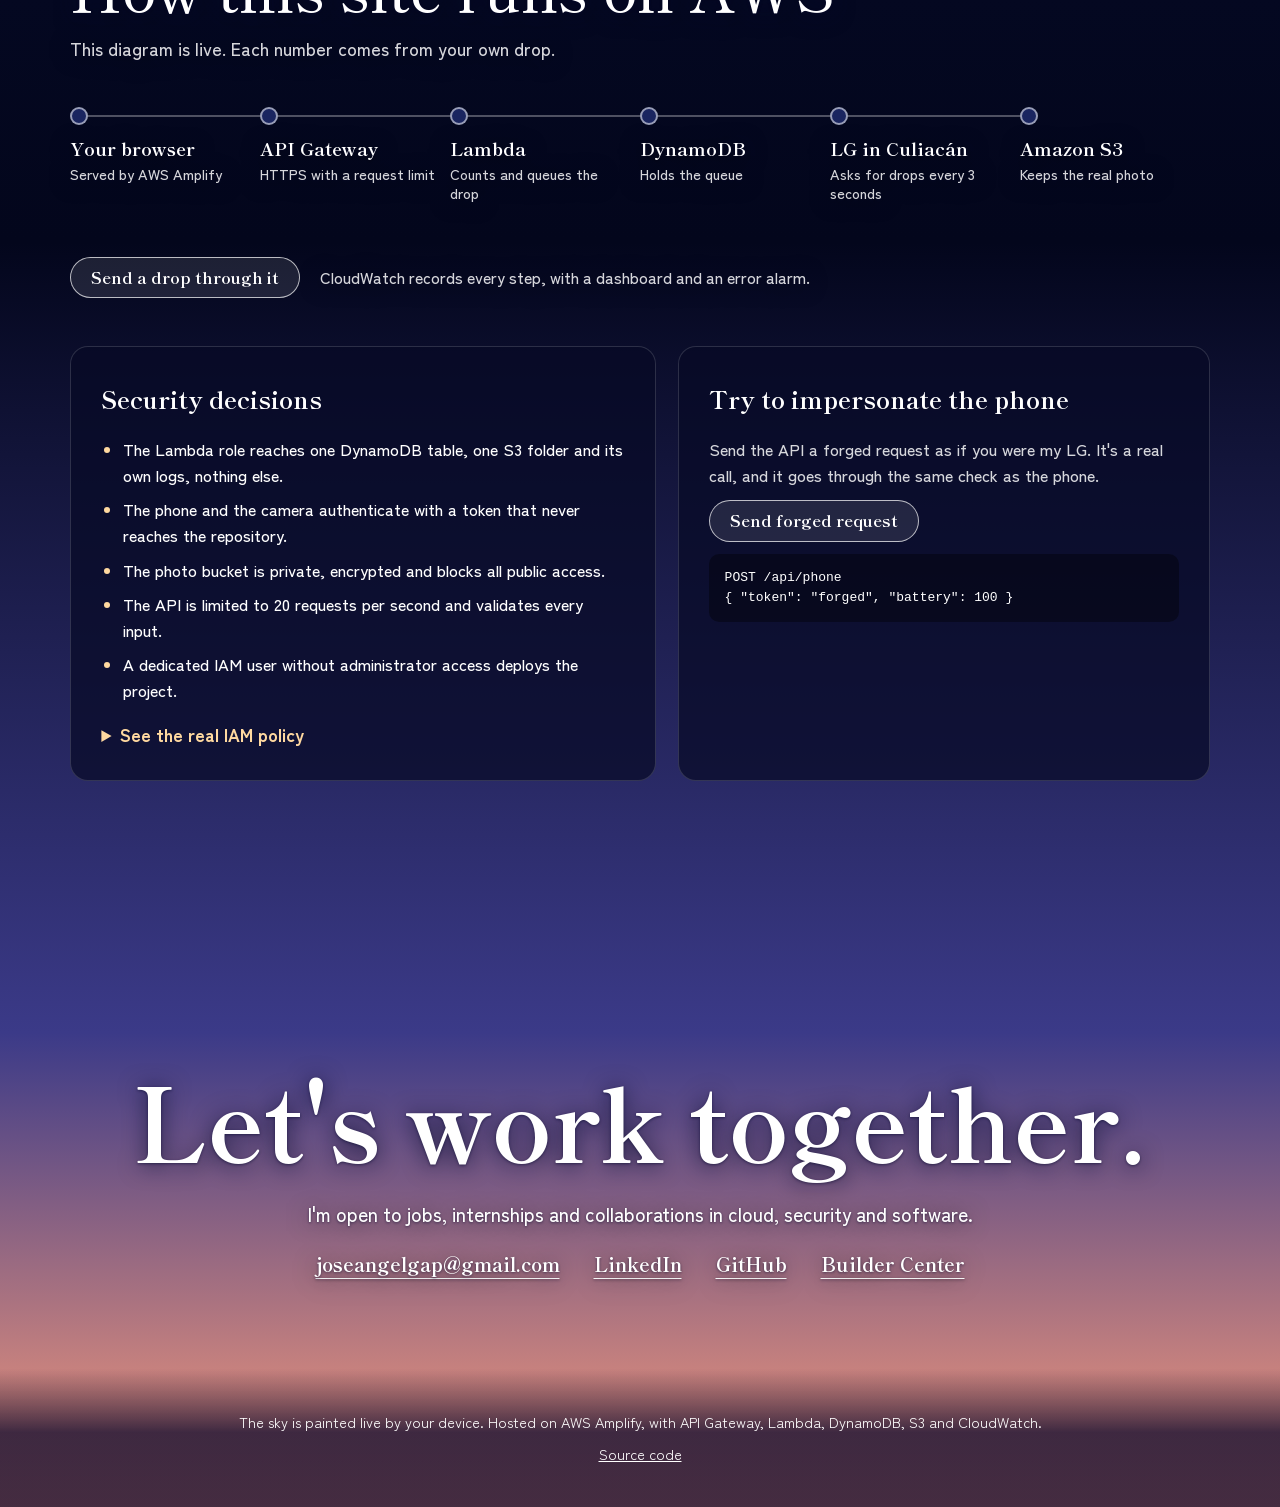
==== commit 6051531f: "Add live proof, project cards, live architecture and security demo" ====
--- a/web/index.html
+++ b/web/index.html
@@ -9,10 +9,14 @@
   <meta property="og:type" content="website">
   <meta property="og:title" content="José Ángel García Pérez | Cloud and security">
   <meta property="og:description" content="Software Systems Engineering student specializing in cloud computing, cloud security and AWS infrastructure.">
+  <meta property="og:url" content="https://main.dqzs24pr30jbn.amplifyapp.com/">
+  <meta property="og:image" content="https://main.dqzs24pr30jbn.amplifyapp.com/og.jpg">
+  <meta property="og:image:width" content="1200">
+  <meta property="og:image:height" content="630">
+  <meta name="twitter:card" content="summary_large_image">
   <link rel="icon" href="favicon.svg" type="image/svg+xml">
-  <link rel="preconnect" href="https://fonts.googleapis.com">
-  <link rel="preconnect" href="https://fonts.gstatic.com" crossorigin>
-  <link href="https://fonts.googleapis.com/css2?family=Shippori+Mincho:wght@500;700&family=Zen+Kaku+Gothic+New:wght@400;500;700&display=swap" rel="stylesheet">
+  <link rel="preload" href="fonts/mincho-700.woff2" as="font" type="font/woff2" crossorigin>
+  <link rel="preload" href="fonts/gothic-500.woff2" as="font" type="font/woff2" crossorigin>
   <link rel="stylesheet" href="styles.css">
 </head>
 <body>
@@ -39,10 +43,12 @@
     </g>
   </svg>
   <canvas id="fall" aria-hidden="true"></canvas>
+  <div class="veil" aria-hidden="true"></div>
   <a class="skip" href="#about" data-t="skip">Skip to content</a>
 
   <header class="top">
     <a class="mark" href="#home">José Ángel García Pérez</a>
+    <span class="clock" id="clock" aria-hidden="true"></span>
     <nav aria-label="Main">
       <a href="#about" data-t="navAbout">About</a>
       <a href="#skills" data-t="navSkills">Skills</a>
@@ -50,6 +56,7 @@
       <a href="#drop" data-t="navDrop">Your drop</a>
       <a href="#contact" data-t="navContact">Contact</a>
     </nav>
+    <button class="sound" id="sound" type="button" aria-pressed="false"></button>
     <div class="lang" role="group" aria-label="Language">
       <button type="button" data-lang="en">EN</button>
       <button type="button" data-lang="es">ES</button>
@@ -64,14 +71,15 @@
         <p class="sub"><span data-t="heroSub">Open to jobs, internships and collaborations.</span>
           <a class="plain" href="https://github.com/Josegas" target="_blank" rel="noopener">GitHub</a>
           <a class="plain" href="https://www.linkedin.com/in/jose-angel-garcia-perez-976585395/" target="_blank" rel="noopener">LinkedIn</a>
+          <a class="plain" href="https://builder.aws.com/community/@joseangel23" target="_blank" rel="noopener">Builder Center</a>
         </p>
         <p class="actions">
           <a class="cta" href="#projects" data-t="heroCta">See my projects</a>
-          <a class="cta ghost" href="#drop" data-t="heroCta2">Leave your drop</a>
+          <button class="cta ghost" id="heroDrop" type="button" data-t="heroCta2">Let go of a drop</button>
         </p>
       </div>
       <p class="vertical" lang="ja" aria-hidden="true">雲の一滴</p>
-      <p class="touch-hint" id="touchHint"><i aria-hidden="true"></i><span data-t="heroHint">Nobody has ever touched the cloud. Try it.</span></p>
+      <p class="touch-hint" id="touchHint"><i aria-hidden="true"></i><span id="heroCount"></span></p>
     </section>
 
     <section class="block about" id="about">
@@ -115,53 +123,73 @@
     <section class="block projects" id="projects">
       <h2 data-t="projectsTitle">Projects</h2>
       <div class="works">
-        <article class="main-work">
-          <h3>Una gota</h3>
-          <p data-t="p0">This portfolio. A serverless IoT system on AWS: each visitor's drop travels through an API to a real 2014 phone, and a queue holds it while the phone is off.</p>
-          <p class="role" data-t="p0r">Solo project: architecture, deployment and the phone client.</p>
-          <p class="stack">Amplify, API Gateway, Lambda, DynamoDB, CloudWatch, IAM, WebGL</p>
-          <p class="links"><a href="#drop" data-t="try">Try it</a> <a href="https://github.com/Josegas/Portfolio" target="_blank" rel="noopener" data-t="code">Code</a></p>
-        </article>
-        <article>
-          <h3>Refugio</h3>
-          <p data-t="p1">A walking-time map of cool refuges for older adults in three Mexican cities, built from open data on AWS and provisioned with Terraform.</p>
-          <p class="role" data-t="p1r">Solo project: data pipeline, infrastructure and map.</p>
-          <p class="stack">Terraform, Amazon S3, Athena, Glue, Amazon Location Service, Amplify, GitHub Actions, Python</p>
-          <p class="links"><a href="https://main.d6r3007drgrwp.amplifyapp.com" target="_blank" rel="noopener" data-t="live">Live site</a> <a href="https://github.com/Josegas/Refugio-mapa-de-refugios-contra-el-calor" target="_blank" rel="noopener" data-t="code">Code</a></p>
-        </article>
-        <article>
-          <h3>Al Tiempo</h3>
-          <p data-t="p2">An AI agent on AWS that tells families until what time cooked food is safe to eat. A tested rules engine decides, and the model only explains.</p>
-          <p class="role" data-t="p2r">Solo project: agent, rules engine, infrastructure and CI.</p>
-          <p class="stack">Python, Strands Agents, Amazon Bedrock, AWS CDK, Lambda, CloudFront, GitHub Actions, pytest</p>
-          <p class="links"><a href="https://d2mnz1h4b0sg0y.cloudfront.net" target="_blank" rel="noopener" data-t="live">Live site</a> <a href="https://github.com/Josegas/Al-Tiempo-Food-safety-for-when-the-cold-runs-out" target="_blank" rel="noopener" data-t="code">Code</a></p>
-        </article>
-        <article>
-          <h3 data-t="p5t">Hydrometeorological reconstruction</h3>
-          <p data-t="p5">Rebuilds missing values in historical records from weather stations in Sinaloa, comparing statistical and generative AI models on official SMN/CONAGUA data.</p>
-          <p class="role" data-t="p5r">Project in pairs. I worked on stages 1 to 7: data download, structuring, cleaning, normalization, dataset splits and PyTorch tensors.</p>
-          <p class="stack">Python, Pandas, NumPy, scikit-learn, PyTorch, XGBoost, Jupyter</p>
-          <p class="links"><a href="https://github.com/Josegas/Residencias_Imputacion_Generativa_Hidrometeorologica/tree/proyecto-completo" target="_blank" rel="noopener" data-t="code">Code</a></p>
-        </article>
-        <article>
-          <h3>NovaCode</h3>
-          <p data-t="p3">A logistics system for companies with several branches: register, assign and track shipments from origin to destination.</p>
-          <p class="role" data-t="p3r">Team project. My part: requirements, use cases, diagrams and documentation.</p>
-          <p class="stack">Vue, TypeScript, Kotlin, MySQL, Firebase</p>
-          <p class="links"><a href="https://frontend-iota-five-78.vercel.app" target="_blank" rel="noopener" data-t="live">Live site</a> <a href="https://github.com/NullPointerCorp/Frontend" target="_blank" rel="noopener">Frontend</a> <a href="https://github.com/NullPointerCorp/Backend" target="_blank" rel="noopener">Backend</a></p>
-        </article>
-        <article>
-          <h3>Te Acerco Salud</h3>
-          <p data-t="p4">A web and mobile platform that connects patients with a network of pharmacies so a prescription can be completed across them.</p>
-          <p class="role" data-t="p4r">Team project. My part: returning medicines to their original pharmacy.</p>
-          <p class="stack">Laravel, PHP, Blade, MySQL, REST API</p>
-          <p class="links"><a href="https://github.com/TasWebTeam/TasWebProject" target="_blank" rel="noopener" data-t="code">Code</a></p>
-        </article>
-        <article>
-          <h3>ManagEase</h3>
-          <p data-t="p6">A management system to streamline administrative processes, presented at the Feria de Ingenierías.</p>
-          <p class="role" data-t="p6r">Team project.</p>
-          <p class="stack">Java, Spring, MySQL</p>
+        <article class="card wide">
+          <img class="shot" id="gotaShot" src="shots/gota.webp" width="960" height="540" loading="lazy" alt="The real LG phone floating over a night sky of clouds on this site">
+          <div class="body">
+            <h3>Una gota</h3>
+            <p class="metric"><b data-t="m0">6 of 6</b> <span data-t="m0t">drops landed on the real phone after waiting up to 64 minutes in the queue</span></p>
+            <p data-t="p0">This portfolio. A serverless IoT system on AWS: each visitor's drop travels through an API to a real phone from 2015, and a queue holds it while the phone is off.</p>
+            <p class="role" data-t="p0r">Solo project: architecture, deployment and the phone client.</p>
+            <p class="stack">Amplify, API Gateway, Lambda, DynamoDB, S3, CloudWatch, IAM, WebGL</p>
+            <p class="links"><a href="#drop" data-t="try">Try it</a> <a href="https://github.com/Josegas/Portfolio" target="_blank" rel="noopener" data-t="code">Code</a></p>
+          </div>
+        </article>
+        <article class="card">
+          <img class="shot" src="shots/refugio.webp" width="960" height="540" loading="lazy" alt="Refugio's hexagon map of Culiacán, coloured by walking time to the nearest cool refuge">
+          <div class="body">
+            <h3>Refugio</h3>
+            <p class="metric"><b>17,441</b> <span data-t="m1t">older adults in Culiacán live more than a 15-minute walk from a cool refuge</span></p>
+            <p data-t="p1">A walking-time map of cool refuges for older adults in three Mexican cities, built from open data on AWS and provisioned with Terraform.</p>
+            <p class="role" data-t="p1r">Solo project: data pipeline, infrastructure and map.</p>
+            <p class="stack">Terraform, Amazon S3, Athena, Glue, Amazon Location Service, Amplify, GitHub Actions, Python</p>
+            <p class="links"><a href="https://main.d6r3007drgrwp.amplifyapp.com" target="_blank" rel="noopener" data-t="live">Live site</a> <a href="https://github.com/Josegas/Refugio-mapa-de-refugios-contra-el-calor" target="_blank" rel="noopener" data-t="code">Code</a></p>
+          </div>
+        </article>
+        <article class="card">
+          <img class="shot" src="shots/altiempo.webp" width="960" height="540" loading="lazy" alt="Al Tiempo's home screen with food safety scenarios and a conversation panel">
+          <div class="body">
+            <h3>Al Tiempo</h3>
+            <p class="metric"><b data-t="m2">0 unsafe</b> <span data-t="m2t">answers across 26 real public questions, down from 2 in the first run</span></p>
+            <p data-t="p2">An AI agent on AWS that tells families until what time cooked food is safe to eat. A tested rules engine decides, and the model only explains.</p>
+            <p class="role" data-t="p2r">Solo project: agent, rules engine, infrastructure and CI.</p>
+            <p class="stack">Python, Strands Agents, Amazon Bedrock, AWS CDK, Lambda, CloudFront, GitHub Actions, pytest</p>
+            <p class="links"><a href="https://d2mnz1h4b0sg0y.cloudfront.net" target="_blank" rel="noopener" data-t="live">Live site</a> <a href="https://github.com/Josegas/Al-Tiempo-Food-safety-for-when-the-cold-runs-out" target="_blank" rel="noopener" data-t="code">Code</a></p>
+          </div>
+        </article>
+        <article class="card small">
+          <div class="body">
+            <h3 data-t="p5t">Hydrometeorological reconstruction</h3>
+            <p data-t="p5">Rebuilds missing values in historical records from weather stations in Sinaloa, comparing statistical and generative AI models on official SMN/CONAGUA data.</p>
+            <p class="role" data-t="p5r">Project in pairs. I worked on stages 1 to 7: data download, structuring, cleaning, normalization, dataset splits and PyTorch tensors.</p>
+            <p class="stack">Python, Pandas, NumPy, scikit-learn, PyTorch, XGBoost, Jupyter</p>
+            <p class="links"><a href="https://github.com/Josegas/Residencias_Imputacion_Generativa_Hidrometeorologica/tree/proyecto-completo" target="_blank" rel="noopener" data-t="code">Code</a></p>
+          </div>
+        </article>
+        <article class="card small">
+          <div class="body">
+            <h3>NovaCode</h3>
+            <p data-t="p3">A logistics system for companies with several branches: register, assign and track shipments from origin to destination.</p>
+            <p class="role" data-t="p3r">Team project. My part: requirements, use cases, diagrams and documentation.</p>
+            <p class="stack">Vue, TypeScript, Kotlin, MySQL, Firebase</p>
+            <p class="links"><a href="https://frontend-iota-five-78.vercel.app" target="_blank" rel="noopener" data-t="live">Live site</a> <a href="https://github.com/NullPointerCorp/Frontend" target="_blank" rel="noopener">Frontend</a> <a href="https://github.com/NullPointerCorp/Backend" target="_blank" rel="noopener">Backend</a></p>
+          </div>
+        </article>
+        <article class="card small">
+          <div class="body">
+            <h3>Te Acerco Salud</h3>
+            <p data-t="p4">A web and mobile platform that connects patients with a network of pharmacies so a prescription can be completed across them.</p>
+            <p class="role" data-t="p4r">Team project. My part: returning medicines to their original pharmacy.</p>
+            <p class="stack">Laravel, PHP, Blade, MySQL, REST API</p>
+            <p class="links"><a href="https://github.com/TasWebTeam/TasWebProject" target="_blank" rel="noopener" data-t="code">Code</a></p>
+          </div>
+        </article>
+        <article class="card small">
+          <div class="body">
+            <h3>ManagEase</h3>
+            <p data-t="p6">A management system to streamline administrative processes, presented at the Feria de Ingenierías.</p>
+            <p class="role" data-t="p6r">Team project.</p>
+            <p class="stack">Java, Spring, MySQL</p>
+          </div>
         </article>
       </div>
     </section>
@@ -169,11 +197,15 @@
     <section class="block dropzone" id="drop">
       <div class="drop-copy">
         <h2 data-t="dropTitle">Every cloud is made of drops. Leave yours.</h2>
-        <p data-t="drop1">This phone is real. It's from 2014, it sits in my room in Culiacán, and its screen is a small piece of this sky. Let go of a drop and it lands there, in the real world, wherever you are.</p>
+        <p data-t="drop1">This phone is real. It's an LG from 2015, it sits in my room in Culiacán, and its screen is a small piece of this sky. Let go of a drop and it lands there, in the real world, wherever you are.</p>
         <p class="status" id="status" role="status"></p>
         <button class="release" id="release" type="button" data-t="dropBtn">Let go of a drop</button>
         <p class="result" id="result" role="status"></p>
-        <p class="fine" data-t="dropFine">No accounts and no cookies. I only keep the drop's number, its time and your time zone.</p>
+        <figure class="proof" id="proof" hidden>
+          <img id="proofImg" alt="">
+          <figcaption id="proofCap"></figcaption>
+        </figure>
+        <p class="fine" data-t="dropFine">No accounts and no cookies. I only keep the drop's number, its time and your time zone. A camera photographs the phone's screen when a drop lands, and each photo is deleted after 30 days.</p>
       </div>
       <figure class="phone" id="phone">
         <div class="shell">
@@ -186,24 +218,52 @@
 
     <section class="block how" id="how">
       <h2 data-t="howTitle">How this site runs on AWS</h2>
-      <div class="how-grid">
-        <div>
-          <h3 data-t="howPath">The path of a drop</h3>
-          <ol>
-            <li data-t="h1">AWS Amplify serves this page, and your browser calls an API Gateway endpoint.</li>
-            <li data-t="h2">A Lambda function counts the drop and stores it in a DynamoDB queue.</li>
-            <li data-t="h3">The phone asks for pending drops every 3 seconds, lands them and reports back.</li>
-            <li data-t="h4">CloudWatch records each step, with a dashboard and an error alarm.</li>
-          </ol>
-        </div>
+      <p class="intro" data-t="howIntro">This diagram is live. Each number comes from your own drop.</p>
+      <ol class="trace" id="trace">
+        <li data-step="browser"><i></i><b data-t="n1">Your browser</b><span data-t="n1t">Served by AWS Amplify</span><em></em></li>
+        <li data-step="api"><i></i><b>API Gateway</b><span data-t="n2t">HTTPS with a request limit</span><em></em></li>
+        <li data-step="lambda"><i></i><b>Lambda</b><span data-t="n3t">Counts and queues the drop</span><em></em></li>
+        <li data-step="dynamo"><i></i><b>DynamoDB</b><span data-t="n4t">Holds the queue</span><em></em></li>
+        <li data-step="phone"><i></i><b data-t="n5">LG in Culiacán</b><span data-t="n5t">Asks for drops every 3 seconds</span><em></em></li>
+        <li data-step="s3"><i></i><b>Amazon S3</b><span data-t="n6t">Keeps the real photo</span><em></em></li>
+      </ol>
+      <p class="trace-note"><button class="line-btn" id="traceBtn" type="button" data-t="traceBtn">Send a drop through it</button> <span data-t="traceWatch">CloudWatch records every step, with a dashboard and an error alarm.</span></p>
+
+      <div class="secure">
         <div>
           <h3 data-t="howSec">Security decisions</h3>
           <ul>
-            <li data-t="s1">The Lambda role reaches one DynamoDB table and its own logs, nothing else.</li>
-            <li data-t="s2">The phone authenticates with a token that never reaches the repository.</li>
-            <li data-t="s3">The API is limited to 20 requests per second and validates every input.</li>
-            <li data-t="s4">A dedicated IAM user without administrator access deploys the project.</li>
+            <li data-t="s1">The Lambda role reaches one DynamoDB table, one S3 folder and its own logs, nothing else.</li>
+            <li data-t="s2">The phone and the camera authenticate with a token that never reaches the repository.</li>
+            <li data-t="s3">The photo bucket is private, encrypted and blocks all public access.</li>
+            <li data-t="s4">The API is limited to 20 requests per second and validates every input.</li>
+            <li data-t="s5">A dedicated IAM user without administrator access deploys the project.</li>
           </ul>
+          <details class="policy">
+            <summary data-t="policyBtn">See the real IAM policy</summary>
+            <pre><code>{
+  "Statement": [
+    { "Effect": "Allow",
+      "Action": ["dynamodb:GetItem", "dynamodb:PutItem", "dynamodb:UpdateItem",
+                 "dynamodb:DeleteItem", "dynamodb:Query"],
+      "Resource": "arn:aws:dynamodb:us-east-1:*:table/portfolio-drops" },
+    { "Effect": "Allow",
+      "Action": ["s3:PutObject", "s3:GetObject"],
+      "Resource": "arn:aws:s3:::portfolio-drops-*/drops/*" },
+    { "Effect": "Allow",
+      "Action": ["logs:CreateLogGroup", "logs:CreateLogStream", "logs:PutLogEvents"],
+      "Resource": "arn:aws:logs:us-east-1:*:log-group:/aws/lambda/portfolio-api:*" }
+  ]
+}</code></pre>
+          </details>
+        </div>
+        <div class="attack">
+          <h3 data-t="tryTitle">Try to impersonate the phone</h3>
+          <p data-t="tryText">Send the API a forged request as if you were my LG. It's a real call, and it goes through the same check as the phone.</p>
+          <button class="line-btn" id="attack" type="button" data-t="tryBtn">Send forged request</button>
+          <pre id="attackOut" role="status"><code>POST /api/phone
+{ "token": "forged", "battery": 100 }</code></pre>
+          <p class="blocked" id="blocked"></p>
         </div>
       </div>
     </section>
@@ -215,14 +275,23 @@
         <a href="mailto:joseangelgap@gmail.com">joseangelgap@gmail.com</a>
         <a href="https://www.linkedin.com/in/jose-angel-garcia-perez-976585395/" target="_blank" rel="noopener">LinkedIn</a>
         <a href="https://github.com/Josegas" target="_blank" rel="noopener">GitHub</a>
+        <a href="https://builder.aws.com/community/@joseangel23" target="_blank" rel="noopener">Builder Center</a>
       </p>
     </section>
   </main>
 
   <footer class="end">
-    <p data-t="foot">The sky is painted live by your device. Hosted on AWS Amplify, with API Gateway, Lambda, DynamoDB and CloudWatch.</p>
+    <p data-t="foot">The sky is painted live by your device. Hosted on AWS Amplify, with API Gateway, Lambda, DynamoDB, S3 and CloudWatch.</p>
     <p><a href="https://github.com/Josegas/Portfolio" target="_blank" rel="noopener" data-t="footCode">Source code</a></p>
   </footer>
+
+  <aside class="dock" id="dock" aria-label="The real phone">
+    <button id="dockBtn" type="button" aria-describedby="dockState">
+      <img src="lg.webp" width="44" height="85" alt="">
+      <span class="dock-text"><b id="dockCount"></b><small id="dockState"></small></span>
+    </button>
+  </aside>
+  <div class="toast" id="toast" role="status"></div>
 
   <script src="config.js"></script>
   <script src="sky.js"></script>
--- a/web/styles.css
+++ b/web/styles.css
@@ -1,4 +1,13 @@
+@font-face { font-family: "Shippori Mincho"; font-weight: 500; font-display: swap; src: url(fonts/mincho-500.woff2) format("woff2"); unicode-range: U+0000-00FF, U+0131, U+0152-0153, U+02BB-02BC, U+02C6, U+02DA, U+02DC, U+0304, U+0308, U+0329, U+2000-206F, U+20AC, U+2122, U+2191, U+2193, U+2212, U+2215, U+FEFF, U+FFFD; }
+@font-face { font-family: "Shippori Mincho"; font-weight: 700; font-display: swap; src: url(fonts/mincho-700.woff2) format("woff2"); unicode-range: U+0000-00FF, U+0131, U+0152-0153, U+02BB-02BC, U+02C6, U+02DA, U+02DC, U+0304, U+0308, U+0329, U+2000-206F, U+20AC, U+2122, U+2191, U+2193, U+2212, U+2215, U+FEFF, U+FFFD; }
+@font-face { font-family: "Zen Kaku Gothic New"; font-weight: 400; font-display: swap; src: url(fonts/gothic-400.woff2) format("woff2"); unicode-range: U+0000-00FF, U+0131, U+0152-0153, U+02BB-02BC, U+02C6, U+02DA, U+02DC, U+0304, U+0308, U+0329, U+2000-206F, U+20AC, U+2122, U+2191, U+2193, U+2212, U+2215, U+FEFF, U+FFFD; }
+@font-face { font-family: "Zen Kaku Gothic New"; font-weight: 500; font-display: swap; src: url(fonts/gothic-500.woff2) format("woff2"); unicode-range: U+0000-00FF, U+0131, U+0152-0153, U+02BB-02BC, U+02C6, U+02DA, U+02DC, U+0304, U+0308, U+0329, U+2000-206F, U+20AC, U+2122, U+2191, U+2193, U+2212, U+2215, U+FEFF, U+FFFD; }
+@font-face { font-family: "Zen Kaku Gothic New"; font-weight: 700; font-display: swap; src: url(fonts/gothic-700.woff2) format("woff2"); unicode-range: U+0000-00FF, U+0131, U+0152-0153, U+02BB-02BC, U+02C6, U+02DA, U+02DC, U+0304, U+0308, U+0329, U+2000-206F, U+20AC, U+2122, U+2191, U+2193, U+2212, U+2215, U+FEFF, U+FFFD; }
+@font-face { font-family: "Shippori Mincho"; font-weight: 500; font-display: swap; src: url(fonts/mincho-title.woff2) format("woff2"); unicode-range: U+306E, U+4E00, U+6EF4, U+96F2; }
+
 :root {
+  --panel: rgba(7, 10, 38, .72);
+  --edge: rgba(255, 255, 255, .15);
   --serif: "Shippori Mincho", "Times New Roman", serif;
   --sans: "Zen Kaku Gothic New", system-ui, sans-serif;
   --light: #fff;
@@ -61,6 +70,7 @@
   font: 700 17px/1.3 var(--serif); color: var(--deep); background: #fff; text-decoration: none;
   border-radius: 999px; text-shadow: none;
   box-shadow: 0 10px 34px rgba(5, 30, 120, .34);
+  border: 0; cursor: pointer;
   transition: transform .2s, box-shadow .2s;
 }
 .cta:hover { transform: translateY(-2px); box-shadow: 0 16px 40px rgba(5, 30, 120, .42); }
@@ -94,7 +104,7 @@
 
 .about { display: grid; grid-template-columns: minmax(0, 1.55fr) minmax(0, 1fr); gap: clamp(40px, 8vw, 130px); align-items: end; }
 .story p { max-width: 34em; margin: 0 0 1.1em; font-size: clamp(18px, 1.5vw, 21px); }
-.story .offline { font-size: 16.5px; color: var(--gold); }
+.story .offline { font-size: 16.5px; }
 .focus h3 { margin: 0 0 .7em; font-size: 22px; }
 .focus ul { list-style: none; margin: 0; padding: 0; }
 .focus li { padding: .3em 0; font-family: var(--serif); font-weight: 700; font-size: clamp(19px, 1.6vw, 22px); line-height: 1.4; }
@@ -108,14 +118,20 @@
 .credits dt { text-align: right; color: var(--quiet); font-family: var(--serif); font-weight: 500; font-size: 18px; line-height: 1.6; }
 .credits dd { margin: 0; font-family: var(--serif); font-weight: 700; font-size: clamp(19px, 1.85vw, 24px); line-height: 1.45; }
 
-.works { display: grid; grid-template-columns: repeat(2, minmax(0, 1fr)); gap: clamp(56px, 7vw, 96px) clamp(40px, 7vw, 110px); }
-.works h3 { margin: 0 0 .4em; font-size: clamp(28px, 3vw, 42px); line-height: 1.16; }
-.works p { margin: 0 0 .7em; color: var(--soft); max-width: 31em; }
-.works .role { color: var(--gold); font-weight: 500; font-size: 16px; line-height: 1.55; }
+.works { display: grid; grid-template-columns: repeat(2, minmax(0, 1fr)); gap: 22px; text-shadow: none; }
+.card { display: flex; flex-direction: column; background: var(--panel); border: 1px solid var(--edge); border-radius: 18px; overflow: hidden; }
+.card.wide { grid-column: 1 / -1; display: grid; grid-template-columns: minmax(0, 1.25fr) minmax(0, 1fr); }
+.shot { display: block; width: 100%; height: auto; aspect-ratio: 16 / 9; object-fit: cover; background: #0a1440; }
+.card.wide .shot { height: 100%; }
+.card .body { padding: clamp(20px, 2.4vw, 30px); display: flex; flex-direction: column; flex: 1; }
+.card .links { margin-top: auto; padding-top: 6px; }
+.works h3 { margin: 0 0 .35em; font-size: clamp(26px, 2.6vw, 38px); line-height: 1.16; }
+.card.small h3 { font-size: clamp(22px, 2vw, 28px); }
+.works p { margin: 0 0 .7em; color: var(--soft); font-size: 16.5px; line-height: 1.65; }
+.works .metric { display: flex; align-items: baseline; gap: 12px; margin-bottom: .8em; color: var(--light); font-size: 15.5px; line-height: 1.45; }
+.metric b { flex: none; font: 700 clamp(26px, 2.7vw, 38px)/1.1 var(--serif); color: var(--gold); }
+.works .role { color: var(--gold); font-weight: 500; font-size: 15.5px; line-height: 1.55; }
 .works .stack { color: var(--light); font-size: 15.5px; line-height: 1.6; }
-.main-work { grid-column: 1 / -1; }
-.main-work h3 { font-size: clamp(34px, 4vw, 56px); }
-.main-work p { max-width: 42em; font-size: clamp(18px, 1.4vw, 20px); }
 .links { display: flex; gap: 22px; font-weight: 700; font-size: 16px; }
 .works .links a { color: var(--light); text-underline-offset: 5px; text-decoration-thickness: 1px; }
 
@@ -148,11 +164,63 @@
 .phone figcaption { margin-top: 24px; text-align: center; color: var(--quiet); font-size: 14.5px; line-height: 1.5; }
 
 /* how it runs ------------------------------------------------------ */
-.how-grid { display: grid; grid-template-columns: repeat(2, minmax(0, 1fr)); gap: clamp(36px, 7vw, 100px); }
+.how h2 { margin-bottom: .2em; }
+.how .intro { margin-bottom: 2.4em; }
+.trace { list-style: none; margin: 0; padding: 0; display: grid; grid-template-columns: repeat(6, minmax(0, 1fr)); position: relative; }
+.trace::before { content: ""; position: absolute; left: 9px; right: 16.6%; top: 8px; height: 2px; background: rgba(255, 255, 255, .3); }
+.trace li { position: relative; padding: 30px 10px 0 0; line-height: 1.35; }
+.trace i { position: absolute; left: 0; top: 0; width: 18px; height: 18px; border-radius: 50%; background: #1a2560; border: 2px solid rgba(255, 255, 255, .55); transition: background .25s, box-shadow .25s; }
+.trace li.lit i { background: var(--gold); border-color: #fff; box-shadow: 0 0 22px var(--gold); }
+.trace b { display: block; font: 700 18px/1.25 var(--serif); }
+.trace span { display: block; margin-top: 4px; font-size: 14.5px; color: var(--soft); }
+.trace em { display: block; min-height: 1.6em; margin-top: 6px; font: 700 19px/1.3 var(--serif); color: var(--gold); }
+.trace-note { display: flex; flex-wrap: wrap; align-items: center; gap: 12px 20px; margin: 18px 0 0; color: var(--soft); font-size: 16px; }
+.line-btn { font: 700 16px/1.2 var(--serif); color: #fff; background: rgba(255, 255, 255, .1); border: 1px solid rgba(255, 255, 255, .7); border-radius: 999px; padding: 10px 20px; cursor: pointer; }
+.line-btn:hover { background: rgba(255, 255, 255, .2); }
+.line-btn[disabled] { opacity: .55; cursor: default; }
+.secure { display: grid; grid-template-columns: minmax(0, 1.1fr) minmax(0, 1fr); gap: 22px; margin-top: 48px; text-shadow: none; }
+.secure > div { background: var(--panel); border: 1px solid var(--edge); border-radius: 18px; padding: clamp(20px, 2.4vw, 30px); }
 .how h3 { margin: 0 0 .7em; font-size: 24px; }
-.how ol, .how ul { margin: 0; padding-left: 1.3em; }
-.how li { margin-bottom: .7em; line-height: 1.6; }
-.how li::marker { color: var(--gold); font-family: var(--serif); font-weight: 700; }
+.secure ul { margin: 0; padding-left: 1.2em; }
+.secure li { margin-bottom: .55em; line-height: 1.55; font-size: 16.5px; }
+.secure li::marker { color: var(--gold); }
+.policy { margin-top: 14px; }
+.policy summary { cursor: pointer; font-weight: 700; color: var(--gold); }
+pre { margin: 12px 0 0; padding: 14px 16px; overflow-x: auto; font: 13px/1.55 ui-monospace, "Cascadia Mono", Menlo, Consolas, monospace; background: rgba(0, 0, 0, .38); border-radius: 10px; white-space: pre; }
+.attack p { margin: 0 0 12px; font-size: 16.5px; line-height: 1.55; color: var(--soft); }
+.attack .blocked { margin: 12px 0 0; font-weight: 700; color: var(--gold); min-height: 1.5em; }
+
+/* live proof ------------------------------------------------------ */
+.proof { margin: 14px 0 6px; max-width: 420px; }
+.proof img { display: block; width: 100%; height: auto; border-radius: 12px; border: 1px solid var(--edge); box-shadow: 0 16px 44px rgba(0, 0, 0, .5); }
+.proof figcaption { margin-top: 8px; font-size: 15px; color: var(--gold); line-height: 1.45; }
+
+.dock { position: fixed; right: 18px; bottom: 18px; z-index: 25; transition: opacity .3s, transform .3s; }
+.dock.away { opacity: 0; transform: translateY(16px); pointer-events: none; }
+.dock button { display: flex; align-items: center; gap: 12px; padding: 8px 18px 8px 10px; color: #fff; background: rgba(6, 10, 40, .84); border: 1px solid var(--edge); border-radius: 18px; cursor: pointer; text-align: left; font-family: var(--sans); box-shadow: 0 14px 40px rgba(0, 0, 0, .4); }
+.dock button:hover { background: rgba(14, 22, 74, .94); }
+.dock img { display: block; width: 34px; height: auto; }
+.dock.hit img { filter: drop-shadow(0 0 14px #bcd3ff); }
+.dock-text { display: block; }
+.dock b { display: block; font: 700 15px/1.25 var(--serif); }
+.dock small { display: block; font-size: 12.5px; line-height: 1.3; color: var(--soft); }
+.dock small.awake { color: #9dffc7; }
+
+.toast { position: fixed; right: 18px; bottom: 92px; z-index: 26; max-width: 340px; padding: 12px 16px; font-size: 15px; line-height: 1.4; color: #fff; background: rgba(6, 10, 40, .92); border: 1px solid var(--edge); border-radius: 14px; opacity: 0; transform: translateY(8px); transition: opacity .3s, transform .3s; pointer-events: none; }
+.toast.on { opacity: 1; transform: none; }
+
+.clock { font: 500 14px/1 var(--serif); color: var(--soft); margin-right: auto; margin-left: -8px; }
+.mark { margin-right: 0; }
+.sound { font: 500 13.5px/1 var(--sans); color: var(--soft); background: none; border: 0; padding: 6px 2px; cursor: pointer; }
+.sound[aria-pressed="true"] { color: var(--light); }
+
+.veil { position: fixed; inset: 0; z-index: 60; background: #fff; pointer-events: none; opacity: 0; }
+@media (prefers-reduced-motion: no-preference) {
+  .veil { animation: clear 1.5s .1s ease-out both; }
+  .hero-copy { animation: arrive 1s .5s ease-out both; }
+}
+@keyframes clear { from { opacity: 1; } to { opacity: 0; } }
+@keyframes arrive { from { opacity: 0; transform: translateY(14px); } to { opacity: 1; transform: none; } }
 
 /* contact --------------------------------------------------------- */
 .contact { text-align: center; padding-bottom: 8vh; }
@@ -161,7 +229,7 @@
 .reach { display: flex; flex-wrap: wrap; justify-content: center; gap: 12px 34px; font: 700 clamp(19px, 2vw, 26px)/1.4 var(--serif); }
 .reach a { text-underline-offset: 6px; text-decoration-thickness: 1px; }
 
-.end { padding: 30px var(--gutter) 34px; text-align: center; font-size: 14px; color: var(--soft); text-shadow: 0 1px 12px rgba(30, 14, 50, .7); }
+.end { padding: 40px var(--gutter) 34px; text-align: center; font-size: 14.5px; color: #fff; background: linear-gradient(transparent, rgba(16, 12, 48, .78) 46%); }
 .end p { margin: 0 0 6px; }
 
 @media (max-width: 860px) {
@@ -171,10 +239,24 @@
   .top nav { order: 3; width: 100%; justify-content: space-between; gap: 8px; font-size: 13.5px; white-space: nowrap; }
   .hero { padding: 17vh 20px 0; }
   .vertical { top: 13vh; left: auto; right: 16px; font-size: 16px; }
-  h1 { white-space: normal; font-size: clamp(46px, 14vw, 84px); }
-  .touch-hint { bottom: 9vh; font-size: 14px; }
-  .about, .dropzone, .how-grid { grid-template-columns: minmax(0, 1fr); }
+  h1 { font-size: clamp(36px, 11.6vw, 84px); }
+  .touch-hint { left: 20px; bottom: 15vh; transform: none; font-size: 14px; white-space: normal; max-width: 70vw; }
+  .about, .dropzone, .secure { grid-template-columns: minmax(0, 1fr); }
   .works { grid-template-columns: minmax(0, 1fr); }
+  .card.wide { grid-template-columns: minmax(0, 1fr); }
+  .card.wide .shot { height: auto; }
+  .metric { flex-direction: column; gap: 2px; }
+  .works .metric { align-items: flex-start; flex-direction: column; gap: 2px; }
+  .trace { grid-template-columns: minmax(0, 1fr); }
+  .trace::before { left: 8px; right: auto; top: 8px; bottom: 30px; width: 2px; height: auto; }
+  .trace li { padding: 0 0 18px 34px; }
+  .clock, .sound { display: none; }
+  .dock { right: 10px; bottom: 10px; }
+  .end { padding-bottom: 92px; }
+  .dock small { display: none; }
+  .dock button { padding: 6px 14px 6px 8px; }
+  .dock img { width: 24px; }
+  .toast { left: 12px; right: 12px; bottom: 92px; max-width: none; }
   .credits > div { grid-template-columns: minmax(0, 1fr); gap: 2px; padding: .7em 0; }
   .credits dt { text-align: left; }
   .skills { text-align: left; }
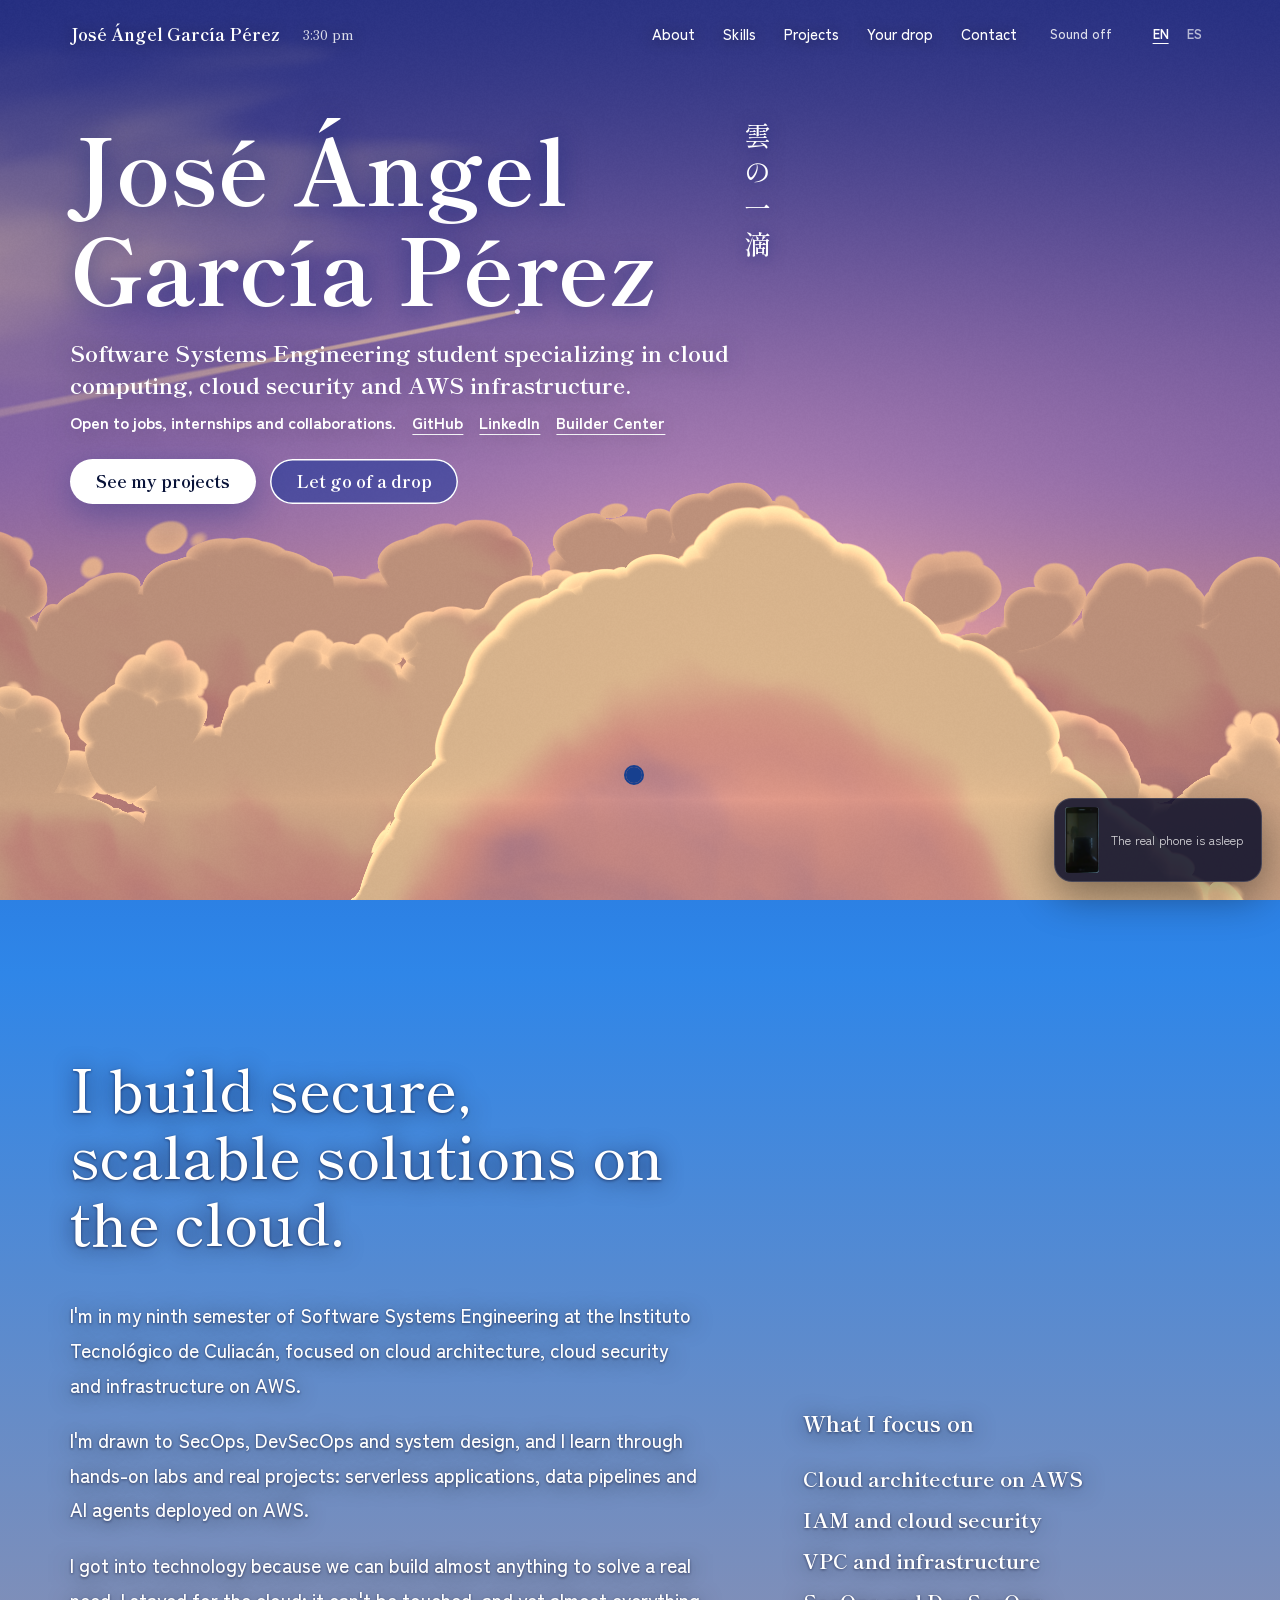
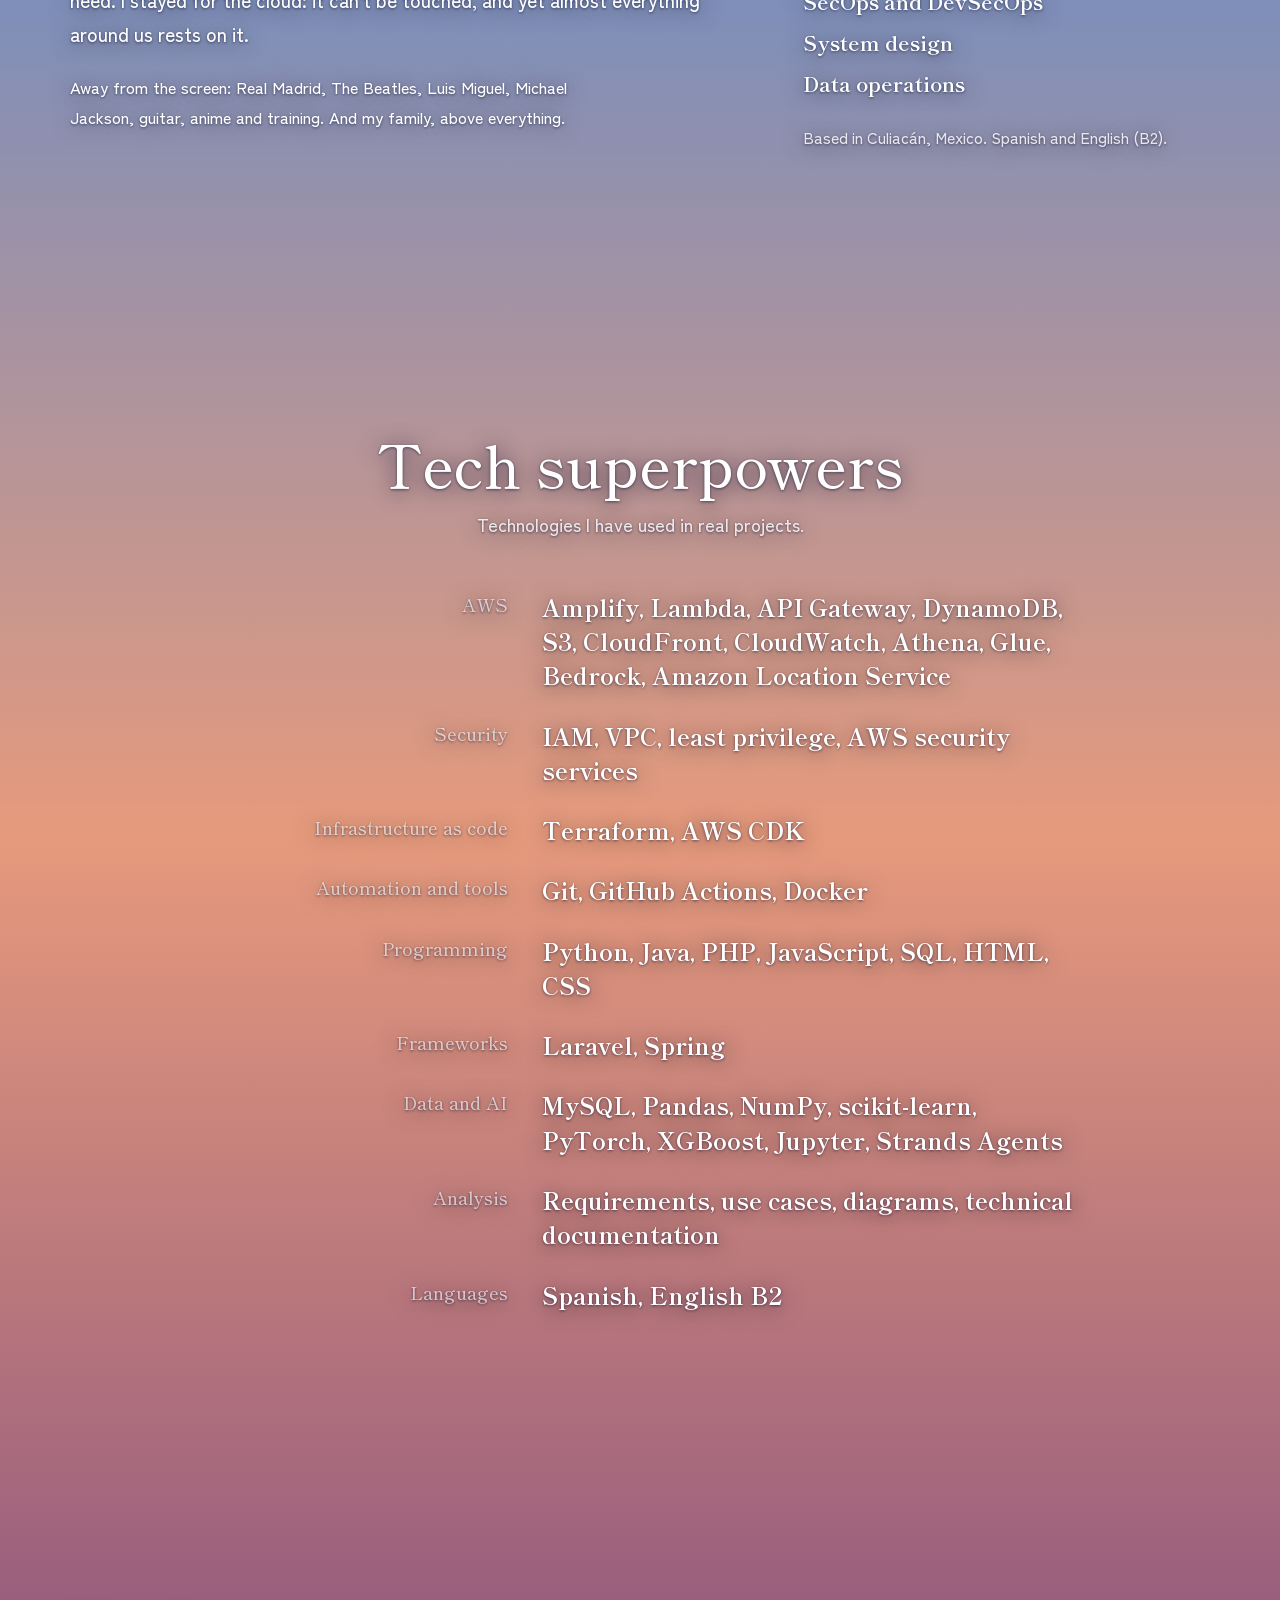
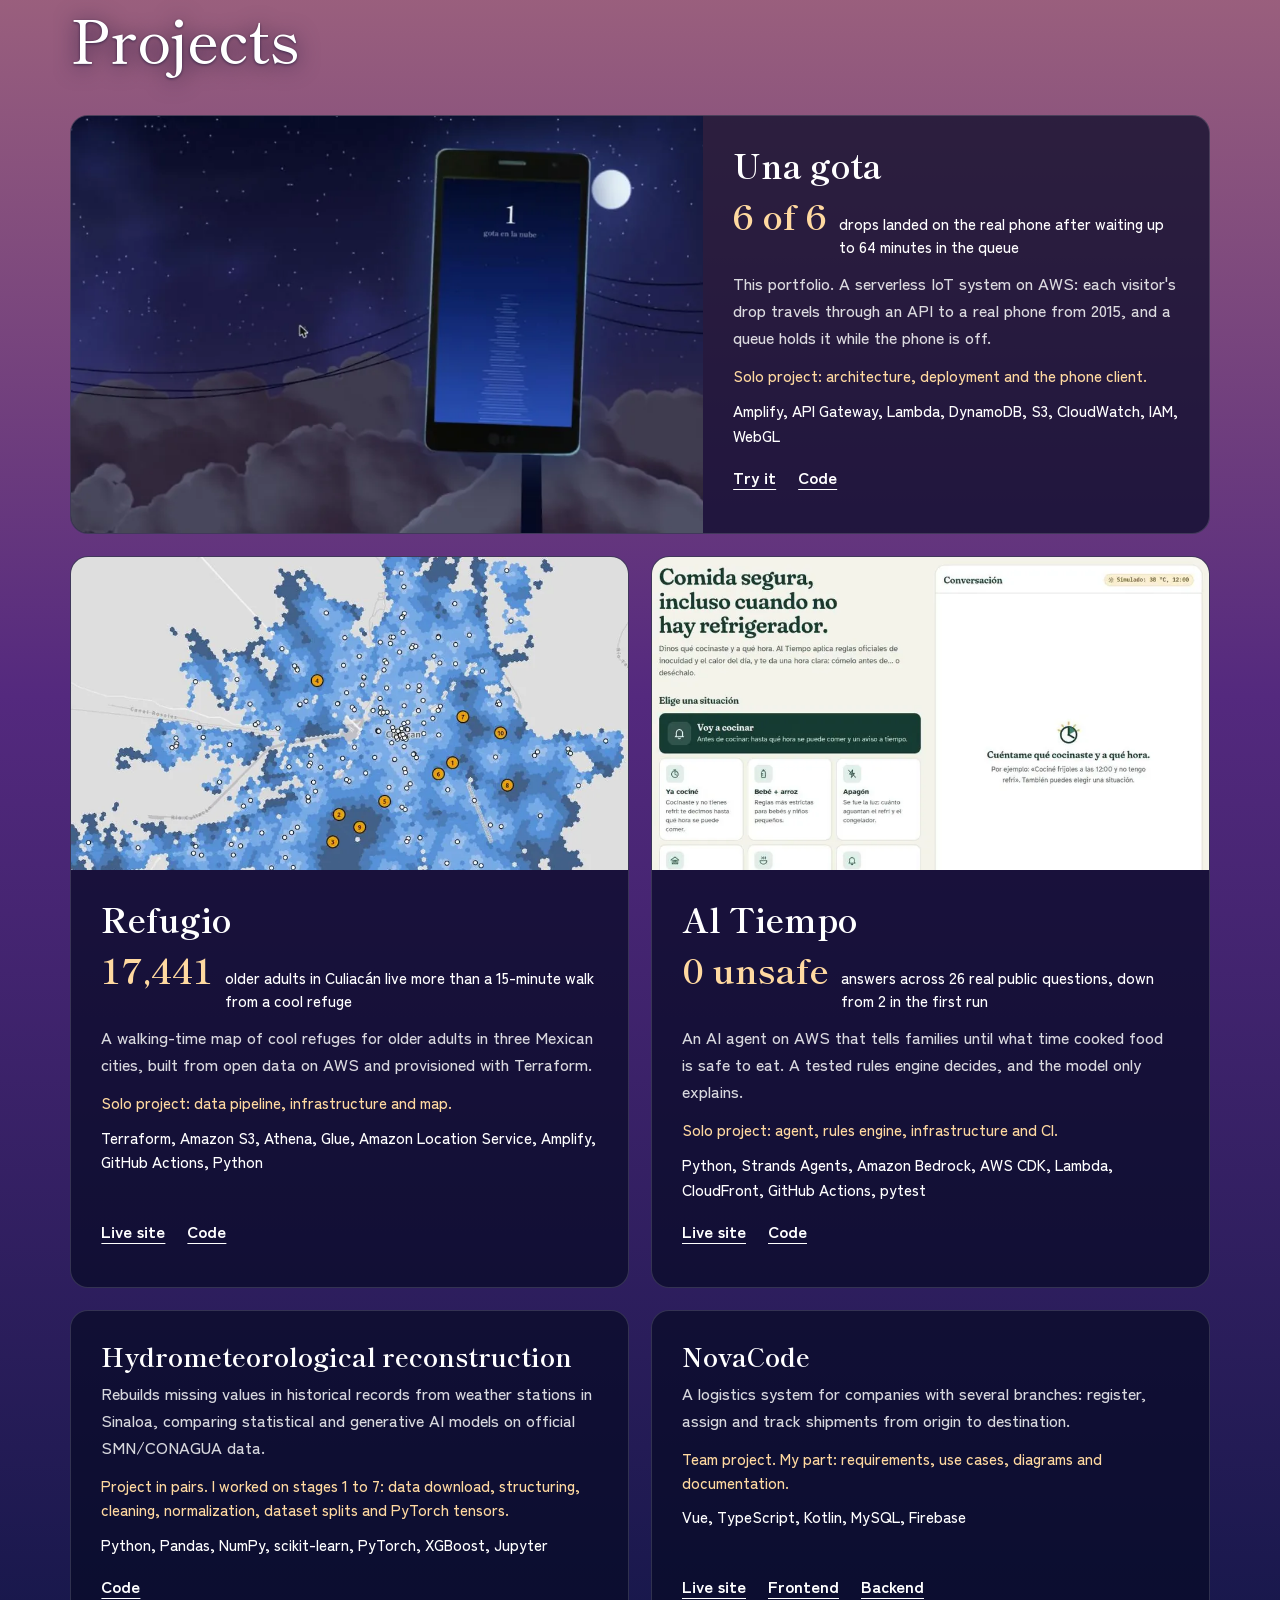
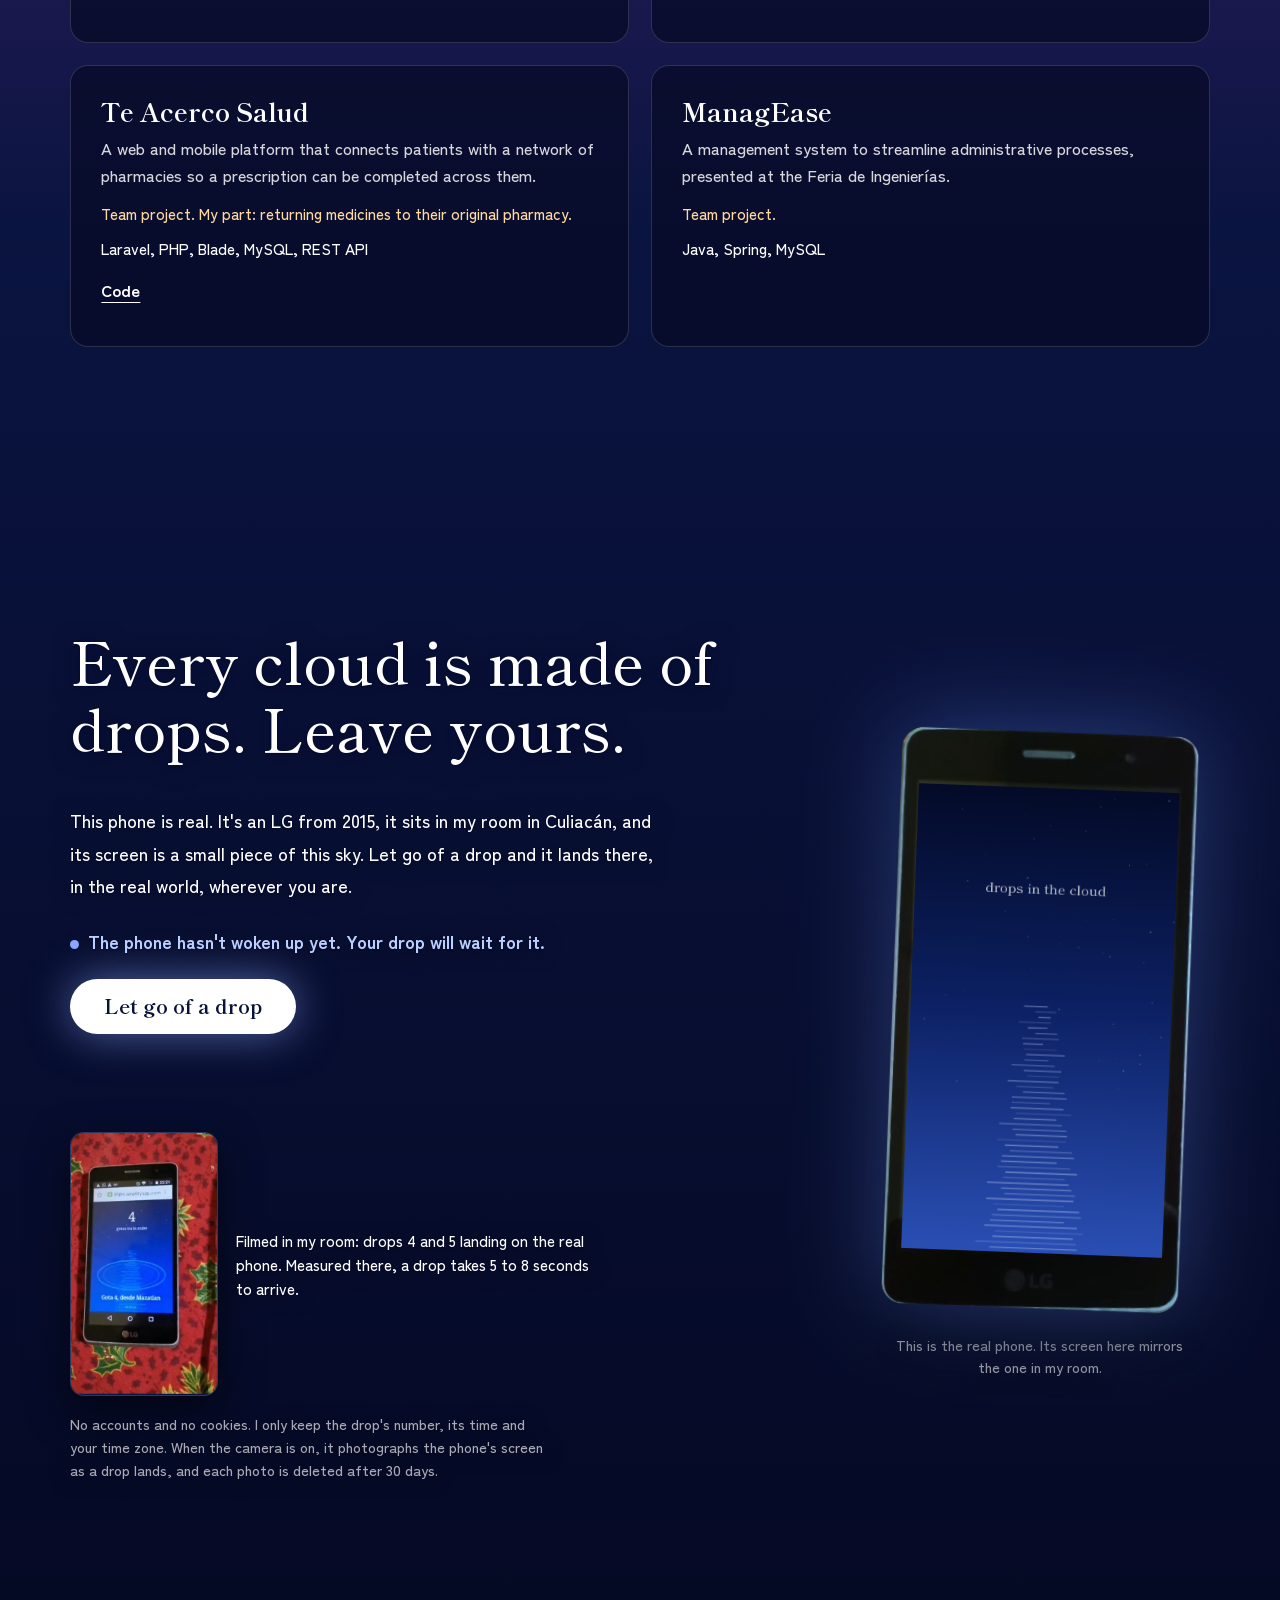
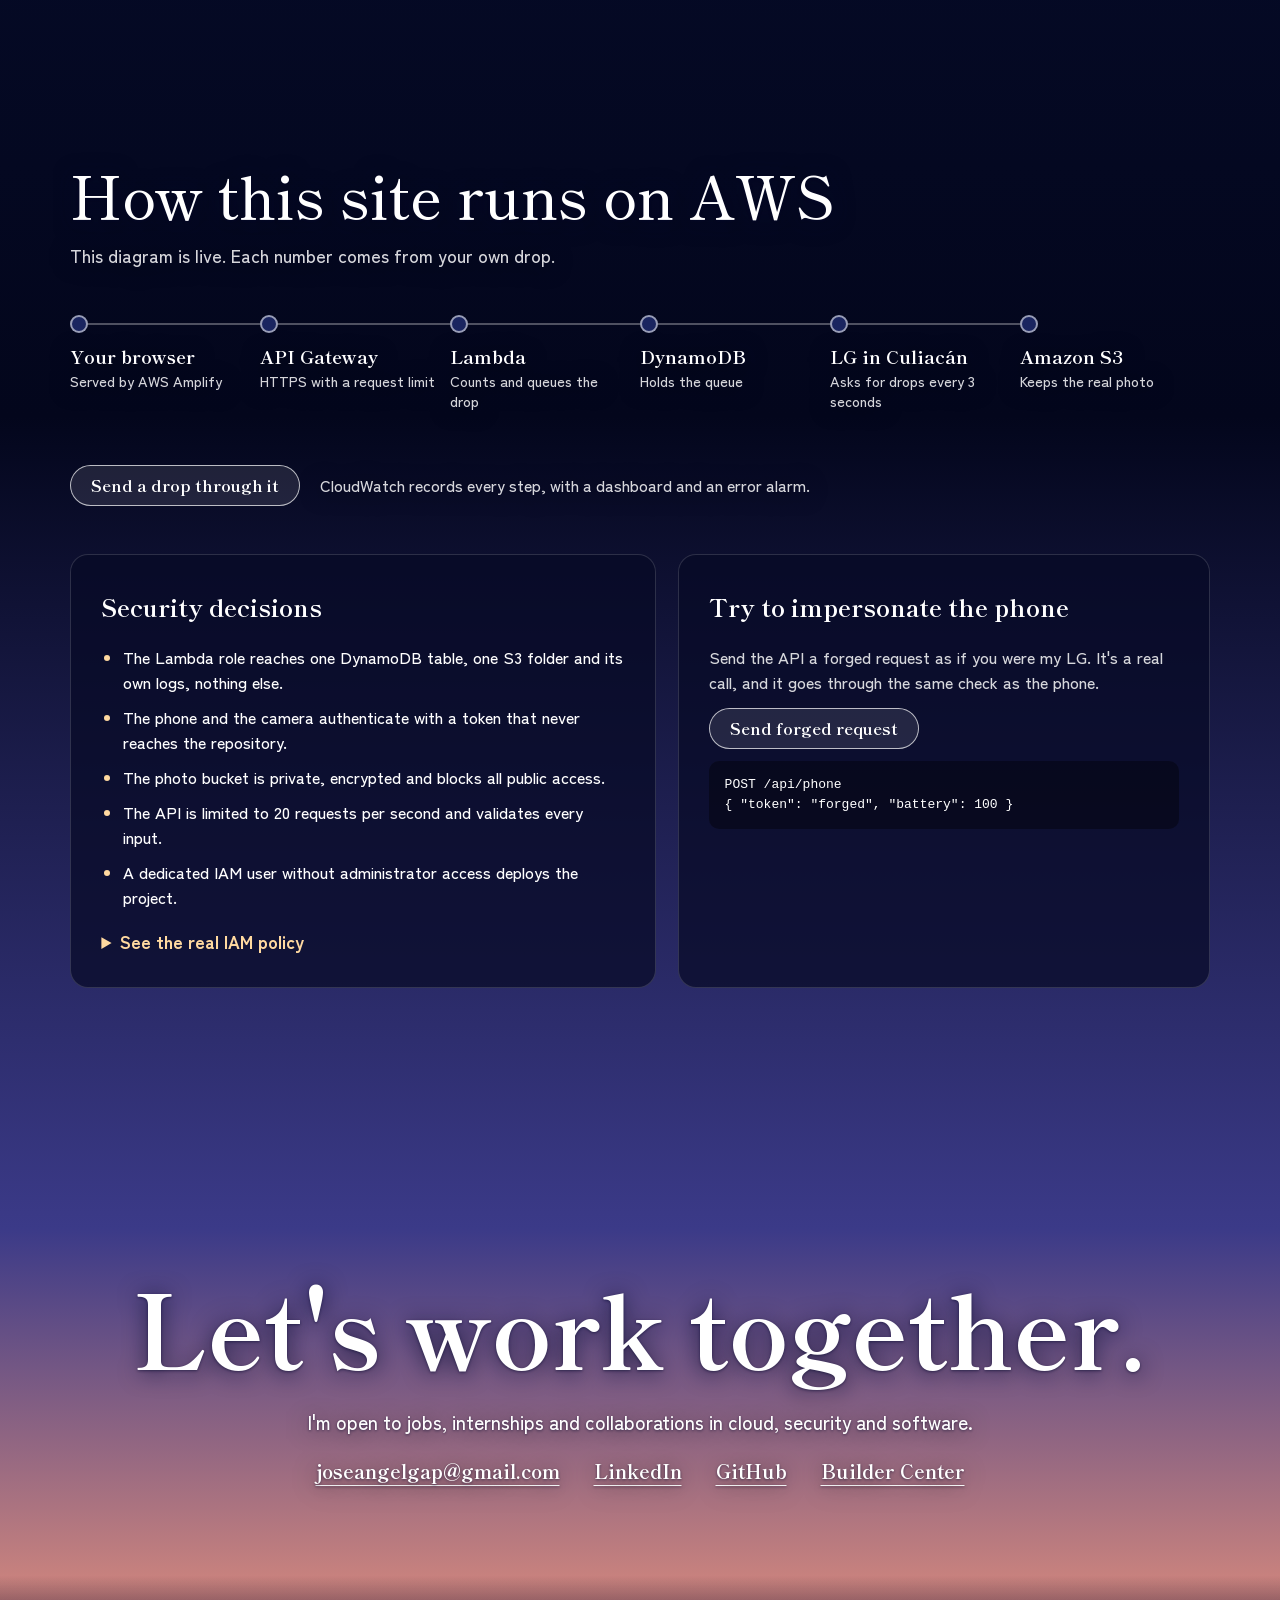
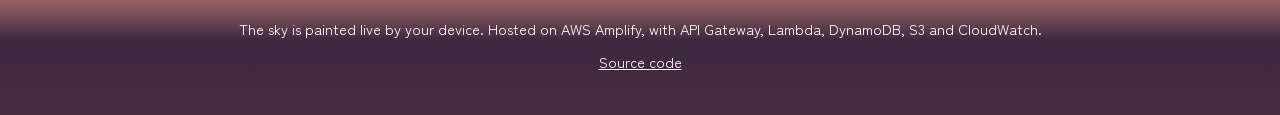
==== commit 028fd7c0: "Add real phone video and clearer camera setup" ====
--- a/web/index.html
+++ b/web/index.html
@@ -201,11 +201,15 @@
         <p class="status" id="status" role="status"></p>
         <button class="release" id="release" type="button" data-t="dropBtn">Let go of a drop</button>
         <p class="result" id="result" role="status"></p>
+        <figure class="real">
+          <video id="realVideo" src="lg-real.mp4" poster="lg-real.webp" width="480" height="856" muted loop playsinline preload="none" aria-label="Video of the real phone in my room as drops 4 and 5 land on its screen"></video>
+          <figcaption data-t="realCap">Filmed in my room: drops 4 and 5 landing on the real phone. Measured there, a drop takes 5 to 8 seconds to arrive.</figcaption>
+        </figure>
         <figure class="proof" id="proof" hidden>
           <img id="proofImg" alt="">
           <figcaption id="proofCap"></figcaption>
         </figure>
-        <p class="fine" data-t="dropFine">No accounts and no cookies. I only keep the drop's number, its time and your time zone. A camera photographs the phone's screen when a drop lands, and each photo is deleted after 30 days.</p>
+        <p class="fine" data-t="dropFine">No accounts and no cookies. I only keep the drop's number, its time and your time zone. When the camera is on, it photographs the phone's screen as a drop lands, and each photo is deleted after 30 days.</p>
       </div>
       <figure class="phone" id="phone">
         <div class="shell">
--- a/web/styles.css
+++ b/web/styles.css
@@ -191,6 +191,9 @@
 .attack .blocked { margin: 12px 0 0; font-weight: 700; color: var(--gold); min-height: 1.5em; }
 
 /* live proof ------------------------------------------------------ */
+.real { display: flex; align-items: center; gap: 18px; margin: 8px 0 16px; max-width: 520px; }
+.real video { flex: none; display: block; width: 148px; height: auto; aspect-ratio: 480 / 856; border-radius: 14px; border: 1px solid var(--edge); box-shadow: 0 14px 40px rgba(0, 0, 0, .5); background: #0a1440; cursor: zoom-in; }
+.real figcaption { font-size: 15.5px; line-height: 1.55; color: var(--light); }
 .proof { margin: 14px 0 6px; max-width: 420px; }
 .proof img { display: block; width: 100%; height: auto; border-radius: 12px; border: 1px solid var(--edge); box-shadow: 0 16px 44px rgba(0, 0, 0, .5); }
 .proof figcaption { margin-top: 8px; font-size: 15px; color: var(--gold); line-height: 1.45; }
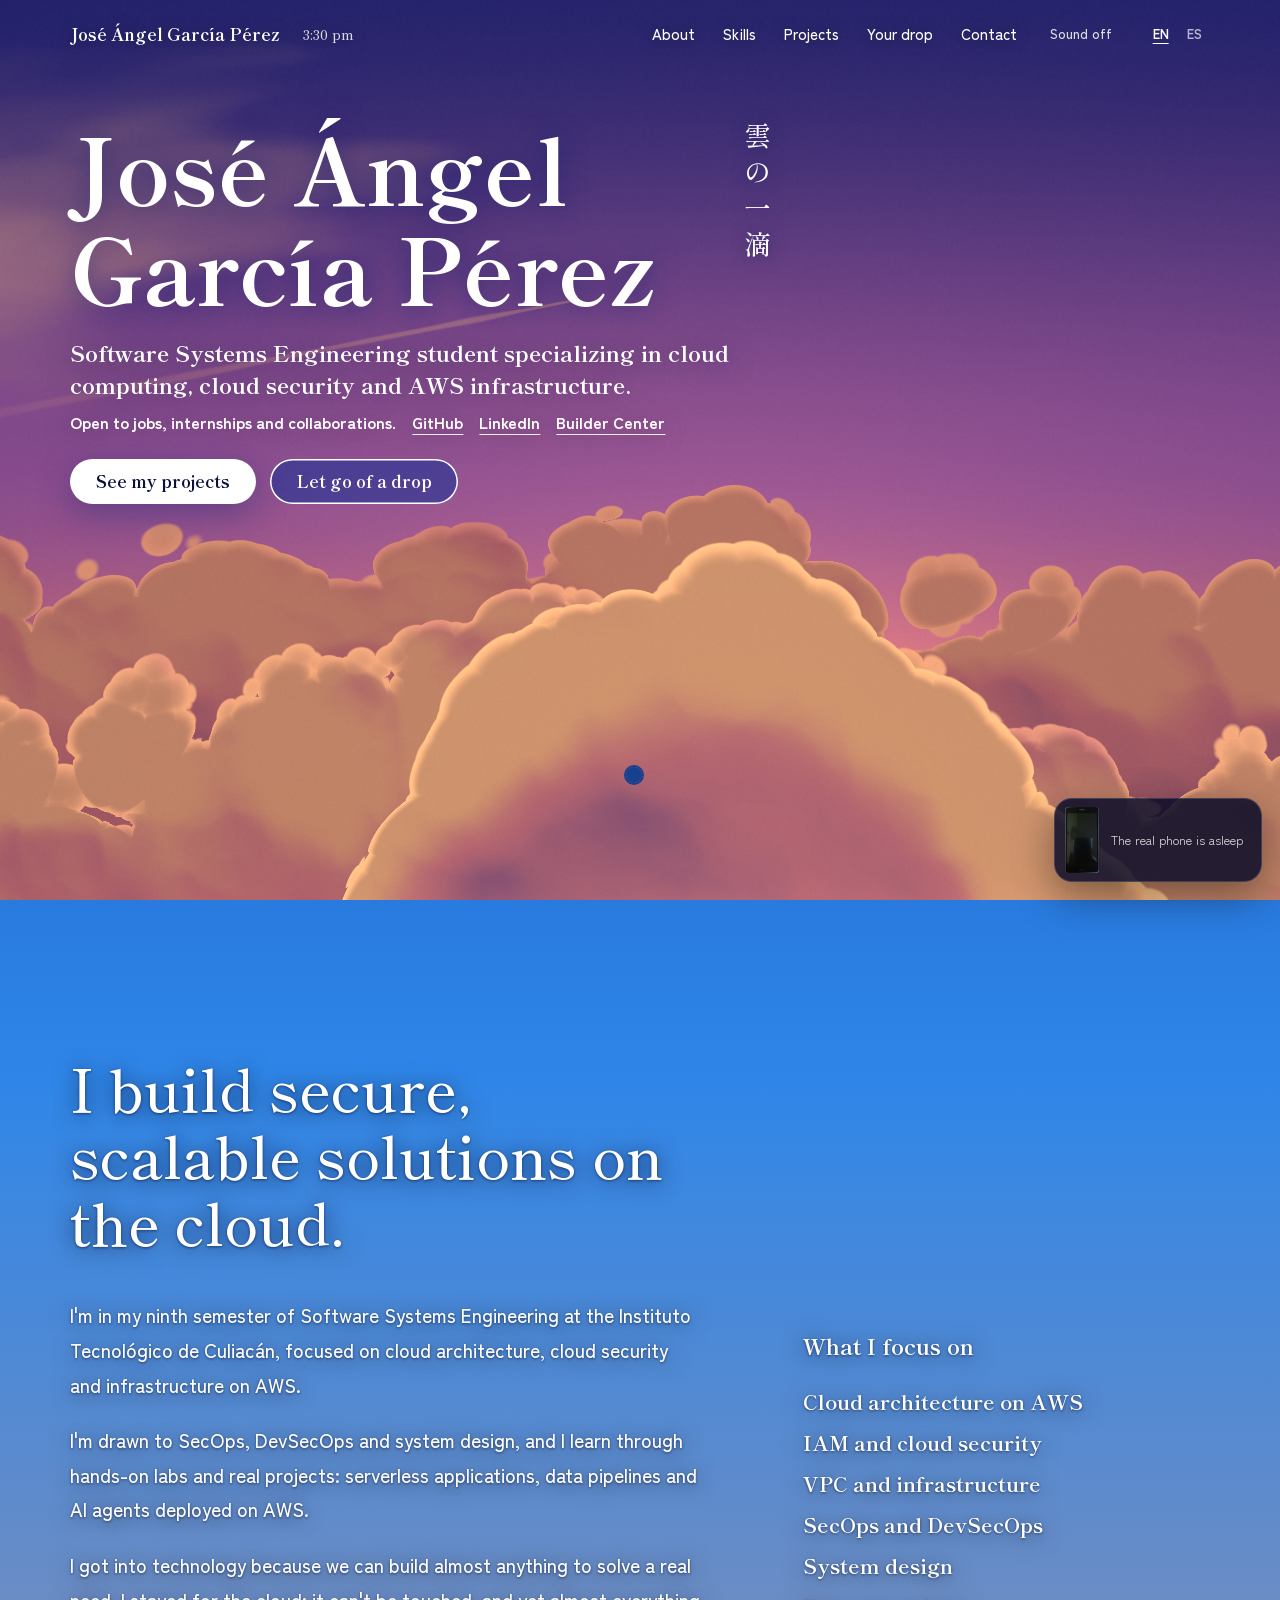
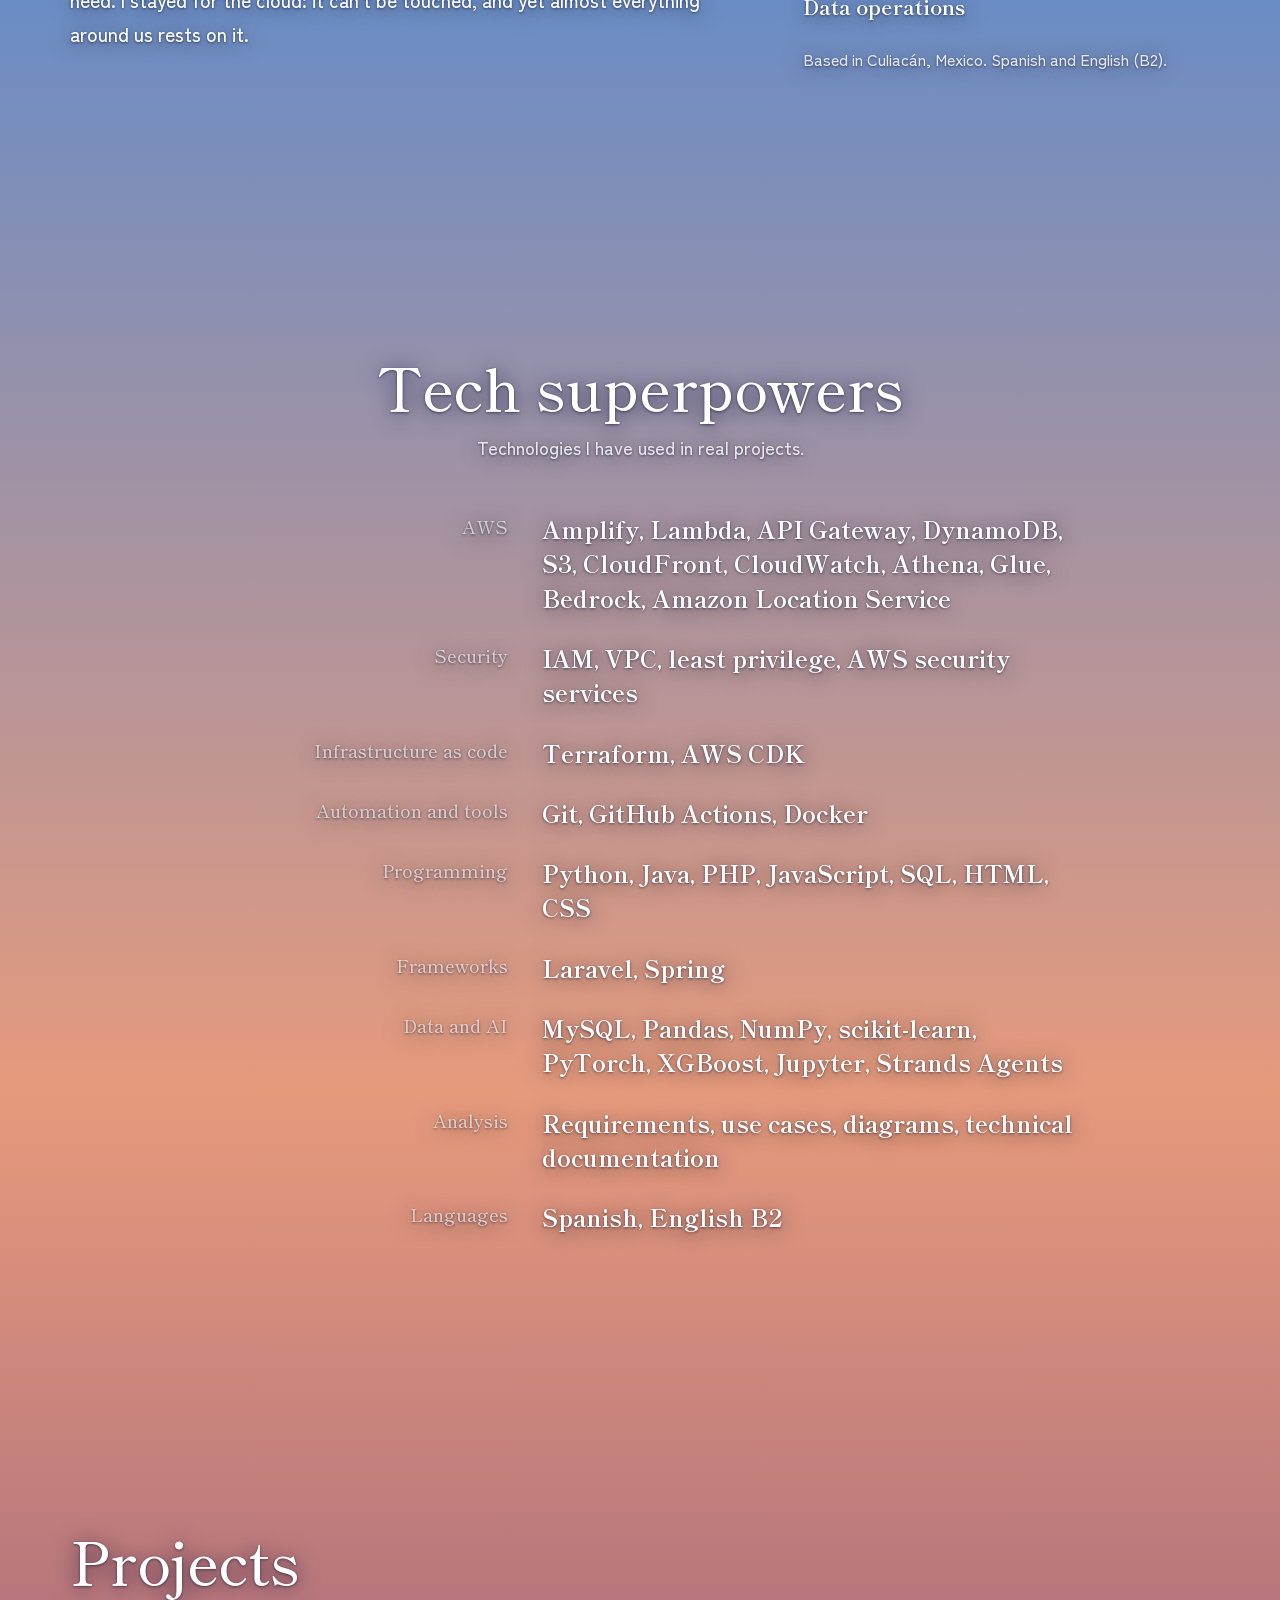
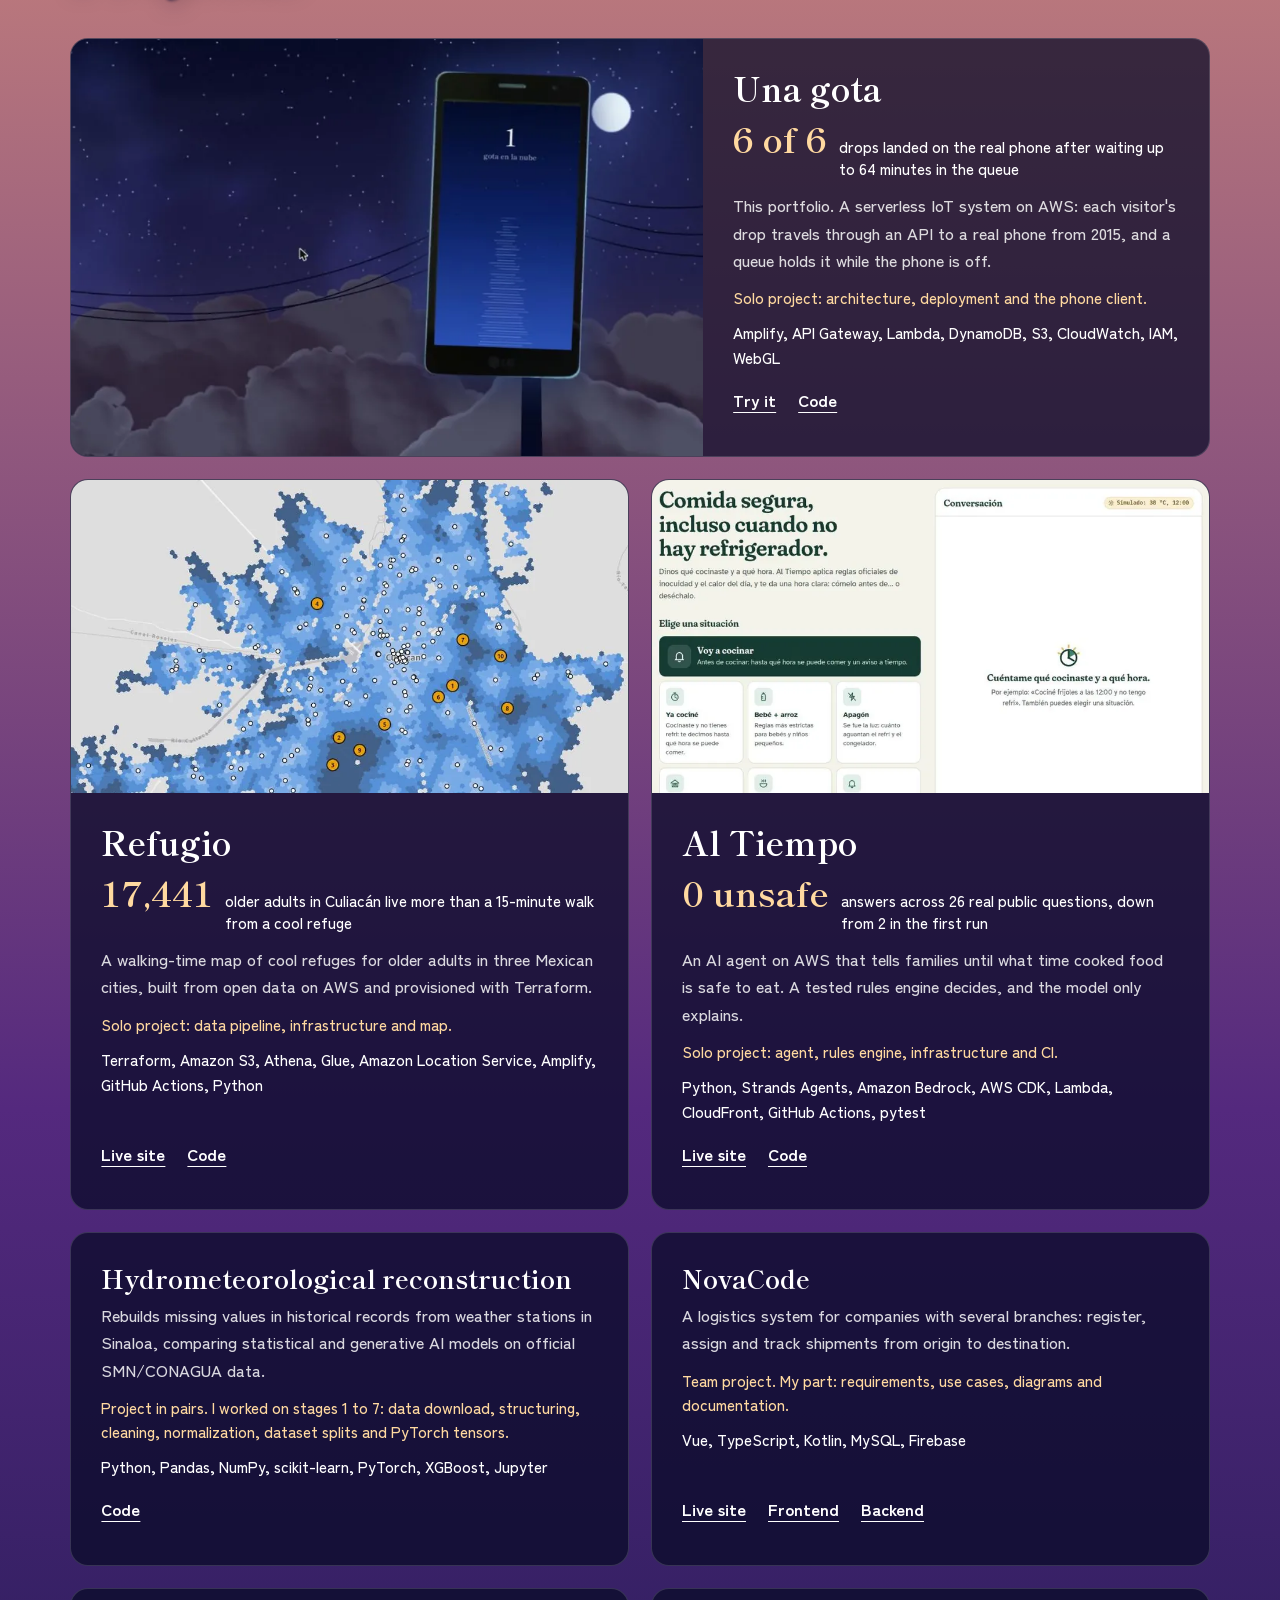
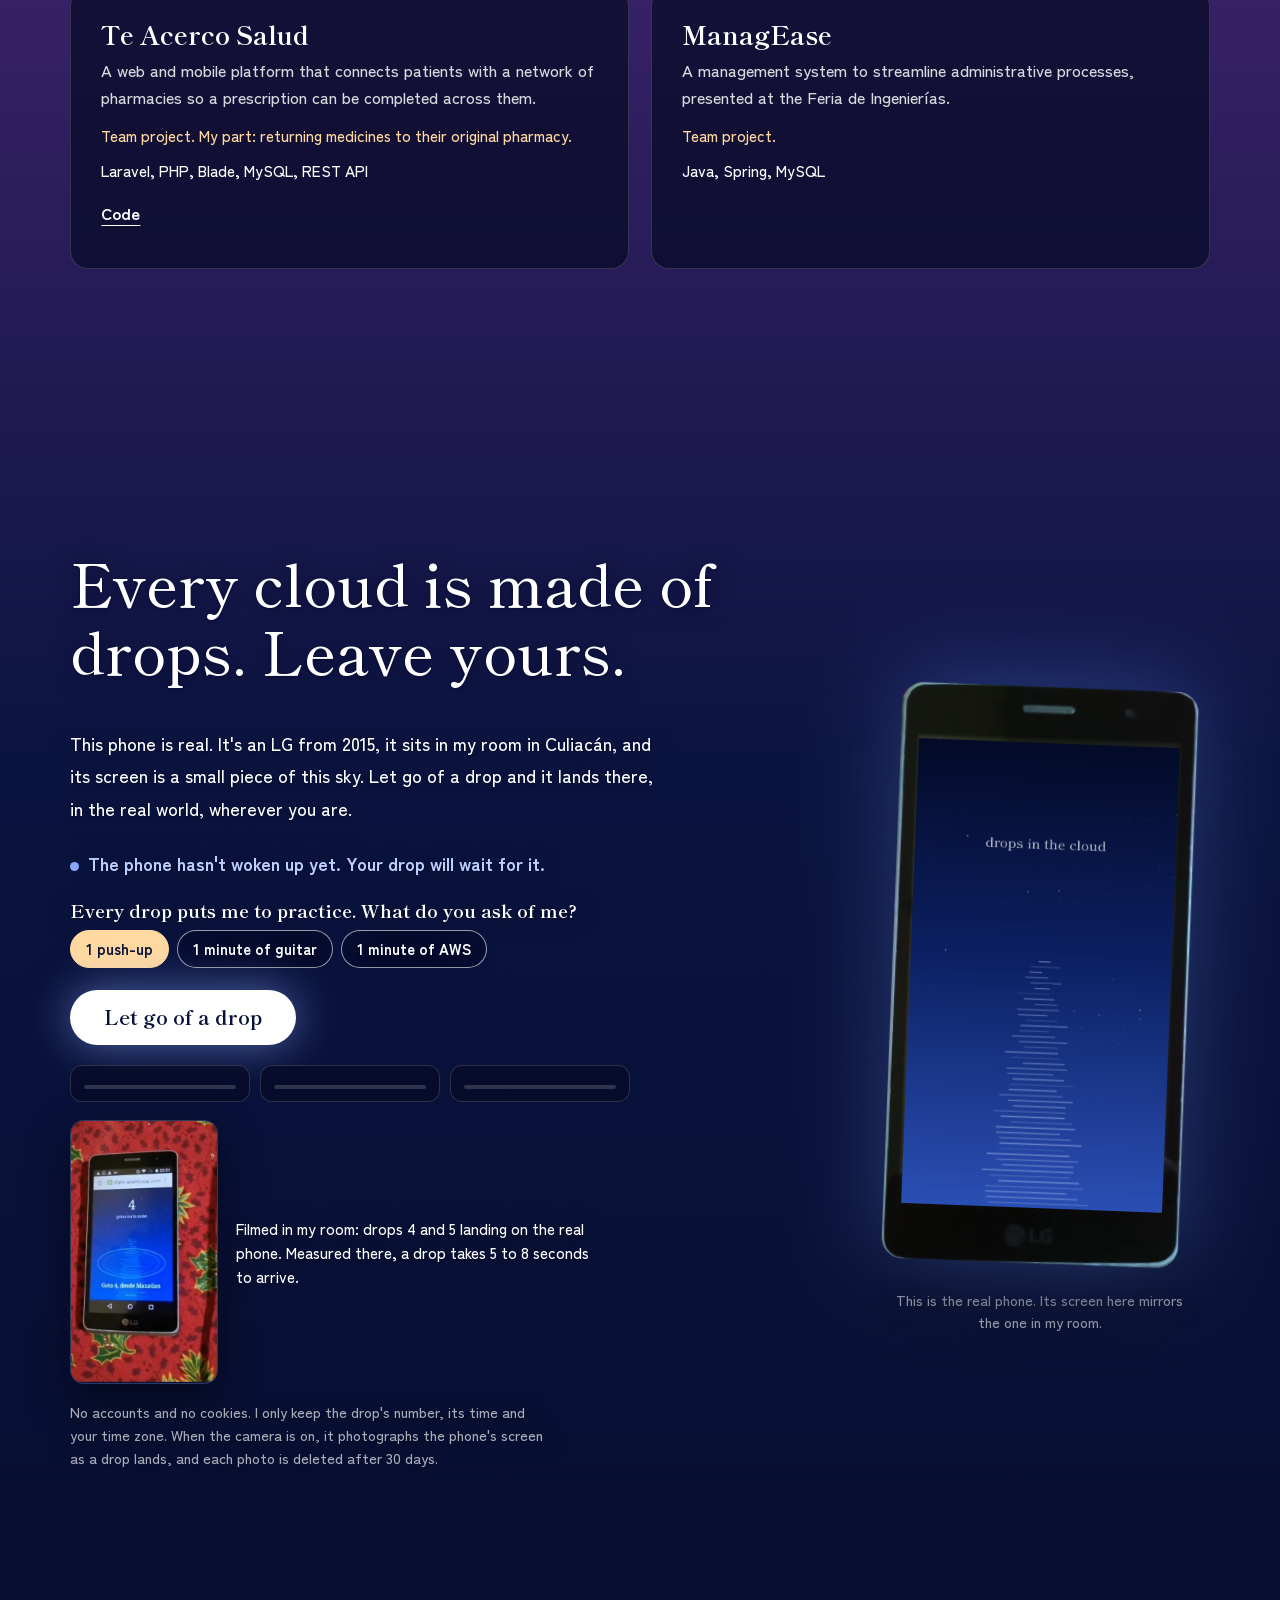
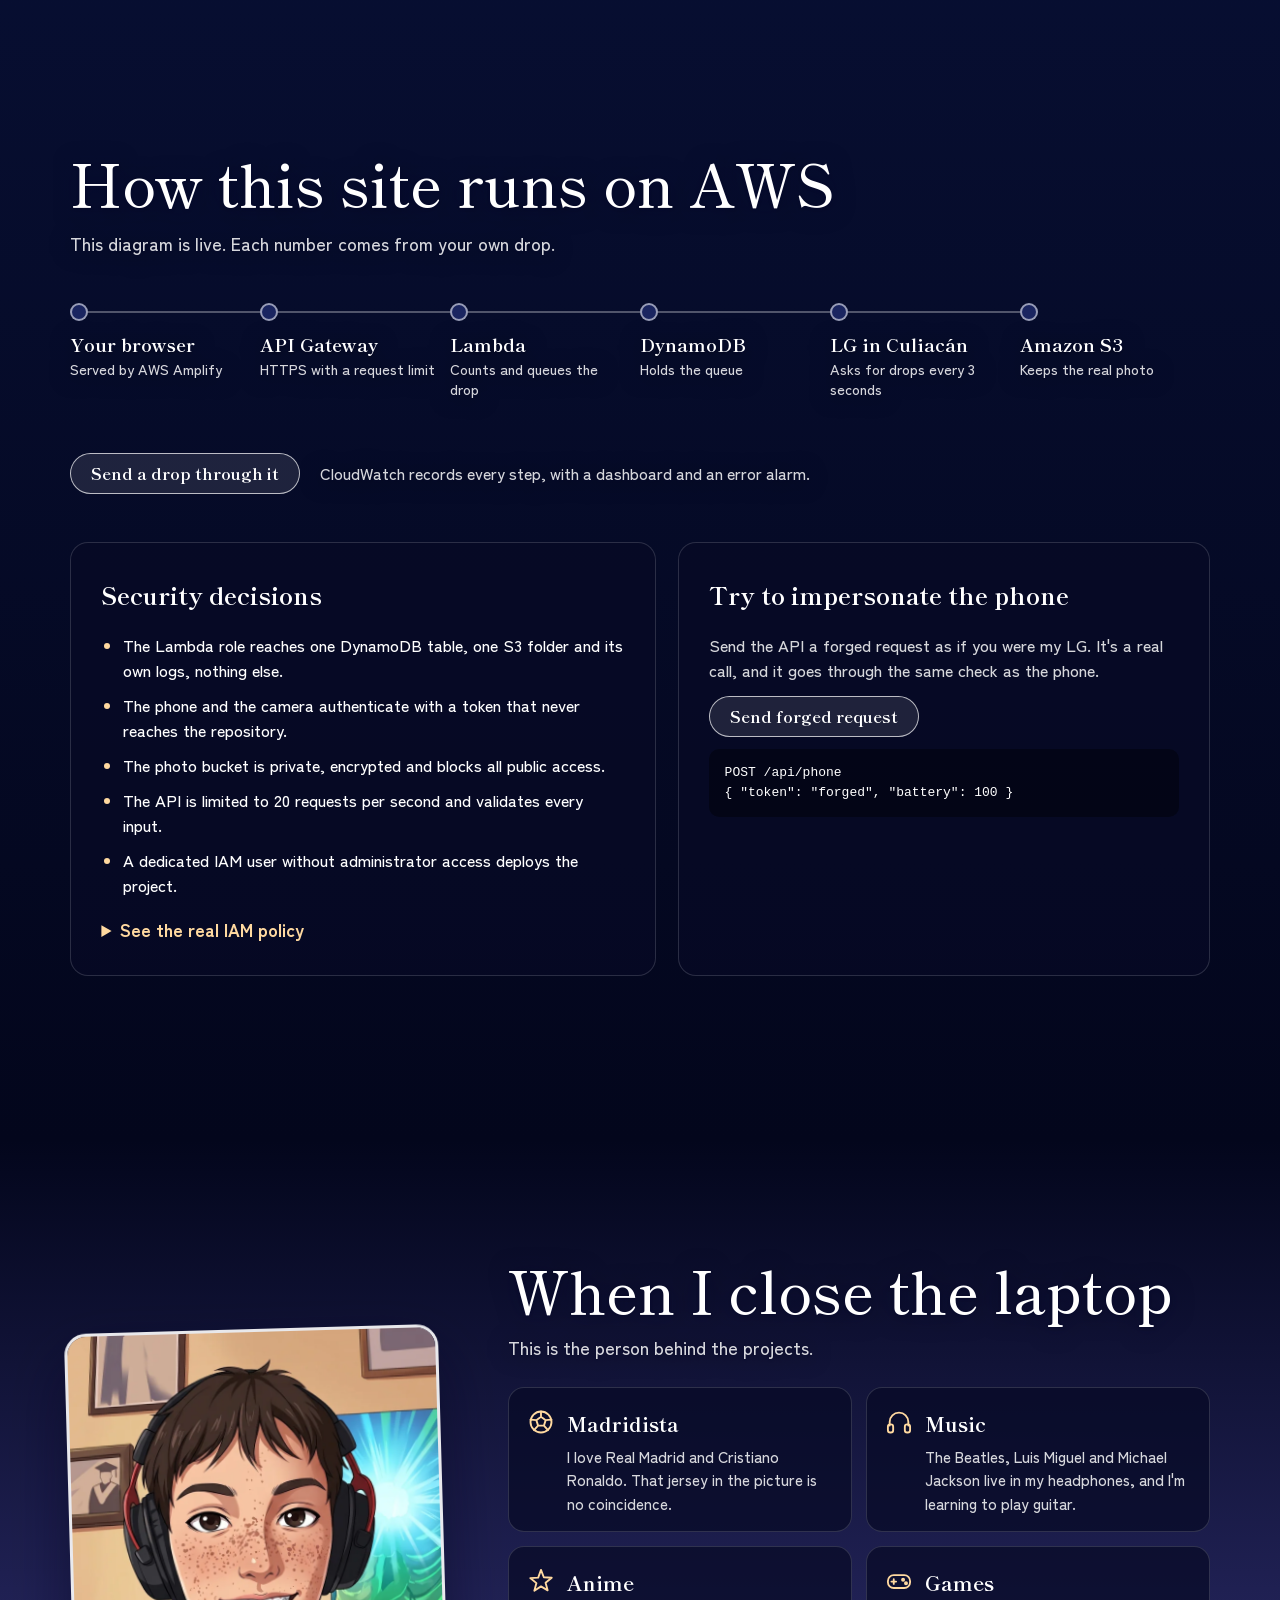
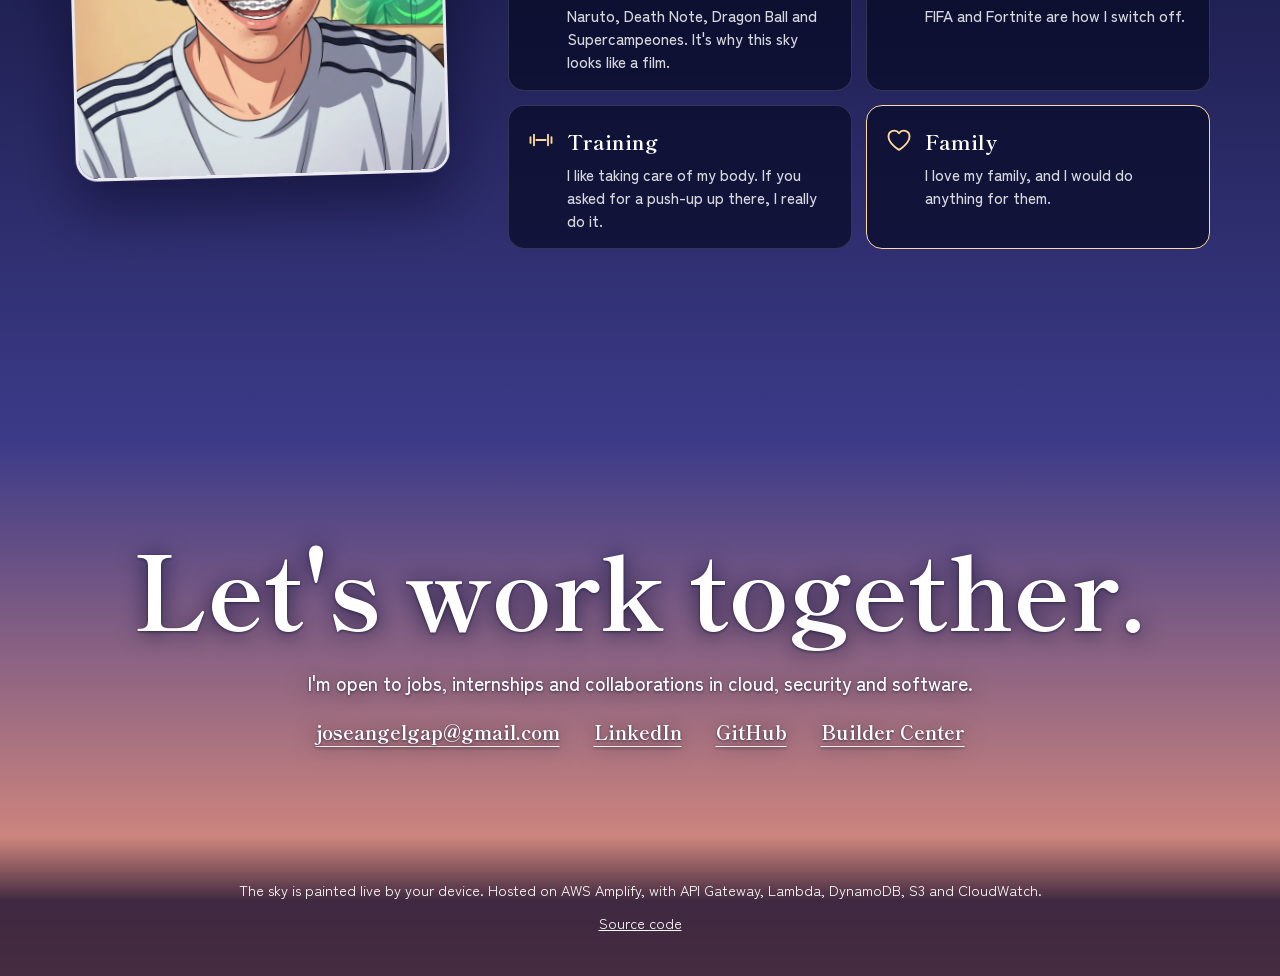
==== commit 118ab3a8: "Add personal section and practice challenge" ====
--- a/web/index.html
+++ b/web/index.html
@@ -88,7 +88,6 @@
         <p data-t="about1">I'm in my ninth semester of Software Systems Engineering at the Instituto Tecnológico de Culiacán, focused on cloud architecture, cloud security and infrastructure on AWS.</p>
         <p data-t="about2">I'm drawn to SecOps, DevSecOps and system design, and I learn through hands-on labs and real projects: serverless applications, data pipelines and AI agents deployed on AWS.</p>
         <p data-t="about3">I got into technology because we can build almost anything to solve a real need. I stayed for the cloud: it can't be touched, and yet almost everything around us rests on it.</p>
-        <p class="offline" data-t="aboutOff">Away from the screen: Real Madrid, The Beatles, Luis Miguel, Michael Jackson, guitar, anime and training. And my family, above everything.</p>
       </div>
       <aside class="focus">
         <h3 data-t="focusTitle">What I focus on</h3>
@@ -199,8 +198,22 @@
         <h2 data-t="dropTitle">Every cloud is made of drops. Leave yours.</h2>
         <p data-t="drop1">This phone is real. It's an LG from 2015, it sits in my room in Culiacán, and its screen is a small piece of this sky. Let go of a drop and it lands there, in the real world, wherever you are.</p>
         <p class="status" id="status" role="status"></p>
+        <fieldset class="picks">
+          <legend data-t="pickTitle">Every drop puts me to practice. What do you ask of me?</legend>
+          <label><input type="radio" name="kind" value="push" checked><span data-t="kPush">1 push-up</span></label>
+          <label><input type="radio" name="kind" value="guitar"><span data-t="kGuitar">1 minute of guitar</span></label>
+          <label><input type="radio" name="kind" value="aws"><span data-t="kAws">1 minute of AWS</span></label>
+        </fieldset>
         <button class="release" id="release" type="button" data-t="dropBtn">Let go of a drop</button>
-        <p class="result" id="result" role="status"></p>
+        <div class="reply" id="reply" hidden>
+          <img src="yo-mini.webp" width="56" height="56" alt="">
+          <p class="result" id="result" role="status"></p>
+        </div>
+        <ul class="reps" id="reps" aria-label="Practice scoreboard">
+          <li data-kind="push"><b></b><span></span><i><u></u></i></li>
+          <li data-kind="guitar"><b></b><span></span><i><u></u></i></li>
+          <li data-kind="aws"><b></b><span></span><i><u></u></i></li>
+        </ul>
         <figure class="real">
           <video id="realVideo" src="lg-real.mp4" poster="lg-real.webp" width="480" height="856" muted loop playsinline preload="none" aria-label="Video of the real phone in my room as drops 4 and 5 land on its screen"></video>
           <figcaption data-t="realCap">Filmed in my room: drops 4 and 5 landing on the real phone. Measured there, a drop takes 5 to 8 seconds to arrive.</figcaption>
@@ -272,6 +285,48 @@
       </div>
     </section>
 
+    <section class="block me" id="me">
+      <figure class="portrait">
+        <img src="yo.webp" width="760" height="912" loading="lazy" alt="Anime portrait of José smiling, with freckles, braces, headphones and a white jersey">
+      </figure>
+      <div>
+        <h2 data-t="meTitle">When I close the laptop</h2>
+        <p class="intro" data-t="meIntro">This is the person behind the projects.</p>
+        <div class="tiles">
+          <article class="tile">
+            <svg viewBox="0 0 24 24" aria-hidden="true"><circle cx="12" cy="12" r="9"/><path d="M12 7.5l4 2.9-1.5 4.7h-5L8 10.4zM12 3v4.5M21 10l-5 .4M18 19l-3.5-3.9M6 19l3.5-3.9M3 10l5 .4"/></svg>
+            <h3>Madridista</h3>
+            <p data-t="t1">I love Real Madrid and Cristiano Ronaldo. That jersey in the picture is no coincidence.</p>
+          </article>
+          <article class="tile">
+            <svg viewBox="0 0 24 24" aria-hidden="true"><path d="M4 15v-3a8 8 0 0 1 16 0v3"/><rect x="2.5" y="14" width="4.5" height="7" rx="2"/><rect x="17" y="14" width="4.5" height="7" rx="2"/></svg>
+            <h3 data-t="tMusic">Music</h3>
+            <p data-t="t2">The Beatles, Luis Miguel and Michael Jackson live in my headphones, and I'm learning to play guitar.</p>
+          </article>
+          <article class="tile">
+            <svg viewBox="0 0 24 24" aria-hidden="true"><path d="M12 2.5l2.4 6.3 6.8.4-5.3 4.3 1.8 6.5L12 16.6l-5.7 3.7 1.8-6.5-5.3-4.3 6.8-.4z"/></svg>
+            <h3>Anime</h3>
+            <p data-t="t3">Naruto, Death Note, Dragon Ball and Supercampeones. It's why this sky looks like a film.</p>
+          </article>
+          <article class="tile">
+            <svg viewBox="0 0 24 24" aria-hidden="true"><rect x="2.5" y="7" width="19" height="11" rx="5"/><path d="M7.5 10.5v4M5.5 12.5h4"/><circle cx="15.5" cy="11" r=".9"/><circle cx="18" cy="14" r=".9"/></svg>
+            <h3 data-t="tGames">Games</h3>
+            <p data-t="t4">FIFA and Fortnite are how I switch off.</p>
+          </article>
+          <article class="tile">
+            <svg viewBox="0 0 24 24" aria-hidden="true"><path d="M8 12h8M3 9.5v5M6 7.5v9M18 7.5v9M21 9.5v5"/></svg>
+            <h3 data-t="tTrain">Training</h3>
+            <p data-t="t5">I like taking care of my body. If you asked for a push-up up there, I really do it.</p>
+          </article>
+          <article class="tile gold">
+            <svg viewBox="0 0 24 24" aria-hidden="true"><path d="M12 20.5S3 15 3 8.9A4.9 4.9 0 0 1 12 6.2a4.9 4.9 0 0 1 9 2.7c0 6.1-9 11.6-9 11.6z"/></svg>
+            <h3 data-t="tFamily">Family</h3>
+            <p data-t="t6">I love my family, and I would do anything for them.</p>
+          </article>
+        </div>
+      </div>
+    </section>
+
     <section class="block contact" id="contact">
       <h2 data-t="contactTitle">Let's work together.</h2>
       <p data-t="contact1">I'm open to jobs, internships and collaborations in cloud, security and software.</p>
--- a/web/styles.css
+++ b/web/styles.css
@@ -104,7 +104,6 @@
 
 .about { display: grid; grid-template-columns: minmax(0, 1.55fr) minmax(0, 1fr); gap: clamp(40px, 8vw, 130px); align-items: end; }
 .story p { max-width: 34em; margin: 0 0 1.1em; font-size: clamp(18px, 1.5vw, 21px); }
-.story .offline { font-size: 16.5px; }
 .focus h3 { margin: 0 0 .7em; font-size: 22px; }
 .focus ul { list-style: none; margin: 0; padding: 0; }
 .focus li { padding: .3em 0; font-family: var(--serif); font-weight: 700; font-size: clamp(19px, 1.6vw, 22px); line-height: 1.4; }
@@ -190,6 +189,39 @@
 .attack p { margin: 0 0 12px; font-size: 16.5px; line-height: 1.55; color: var(--soft); }
 .attack .blocked { margin: 12px 0 0; font-weight: 700; color: var(--gold); min-height: 1.5em; }
 
+/* practice ---------------------------------------------------------- */
+.picks { border: 0; margin: 1em 0 0; padding: 0; display: flex; flex-wrap: wrap; gap: 8px; }
+.picks legend { padding: 0; margin-bottom: 8px; font: 700 18px/1.35 var(--serif); }
+.picks label { cursor: pointer; }
+.picks input { position: absolute; opacity: 0; width: 1px; height: 1px; }
+.picks span { display: block; padding: 8px 15px; font-size: 15px; font-weight: 700; line-height: 1.3; border: 1px solid rgba(255, 255, 255, .6); border-radius: 999px; background: rgba(7, 10, 38, .45); }
+.picks input:checked + span { color: var(--deep); background: var(--gold); border-color: var(--gold); text-shadow: none; }
+.picks input:focus-visible + span { outline: 2px solid #fff; outline-offset: 3px; }
+.reply { display: flex; align-items: center; gap: 12px; margin-top: 14px; max-width: 560px; padding: 10px 14px 10px 10px; background: var(--panel); border: 1px solid var(--edge); border-radius: 14px; text-shadow: none; }
+.reply[hidden] { display: none; }
+.reply img { flex: none; width: 52px; height: 52px; border-radius: 50%; border: 2px solid var(--gold); }
+.reply .result { margin: 0; min-height: 0; font-size: 16.5px; line-height: 1.4; }
+.reps { list-style: none; margin: 20px 0 18px; padding: 0; display: grid; grid-template-columns: repeat(3, minmax(0, 1fr)); gap: 10px; max-width: 560px; }
+.reps li { padding: 11px 13px 12px; background: var(--panel); border: 1px solid var(--edge); border-radius: 12px; text-shadow: none; }
+.reps b { display: block; font: 700 15px/1.25 var(--serif); }
+.reps b::first-letter { text-transform: uppercase; }
+.reps span { display: block; margin-top: 3px; font-size: 14px; color: var(--soft); }
+.reps i { display: block; height: 4px; margin-top: 8px; background: rgba(255, 255, 255, .16); border-radius: 2px; overflow: hidden; }
+.reps u { display: block; height: 100%; width: 0; background: var(--gold); transition: width .5s; }
+
+/* the person --------------------------------------------------------- */
+.me { display: grid; grid-template-columns: minmax(0, .8fr) minmax(0, 1.5fr); gap: clamp(30px, 5vw, 70px); align-items: center; }
+.me h2 { margin-bottom: .15em; }
+.me .intro { margin: 0 0 1.3em; }
+.portrait { margin: 0; }
+.portrait img { display: block; width: 100%; height: auto; border-radius: 22px; border: 3px solid rgba(255, 255, 255, .9); transform: rotate(-1.6deg); box-shadow: 0 26px 60px rgba(8, 6, 34, .55); }
+.tiles { display: grid; grid-template-columns: repeat(2, minmax(0, 1fr)); gap: 14px; text-shadow: none; }
+.tile { position: relative; padding: 18px 18px 16px 58px; background: var(--panel); border: 1px solid var(--edge); border-radius: 16px; }
+.tile svg { position: absolute; left: 18px; top: 20px; width: 28px; height: 28px; fill: none; stroke: var(--gold); stroke-width: 1.6; stroke-linecap: round; stroke-linejoin: round; }
+.tile h3 { margin: 0 0 3px; font-size: 20px; }
+.tile p { margin: 0; font-size: 15.5px; line-height: 1.5; color: var(--soft); }
+.tile.gold { border-color: var(--gold); }
+
 /* live proof ------------------------------------------------------ */
 .real { display: flex; align-items: center; gap: 18px; margin: 8px 0 16px; max-width: 520px; }
 .real video { flex: none; display: block; width: 148px; height: auto; aspect-ratio: 480 / 856; border-radius: 14px; border: 1px solid var(--edge); box-shadow: 0 14px 40px rgba(0, 0, 0, .5); background: #0a1440; cursor: zoom-in; }
@@ -244,7 +276,10 @@
   .vertical { top: 13vh; left: auto; right: 16px; font-size: 16px; }
   h1 { font-size: clamp(36px, 11.6vw, 84px); }
   .touch-hint { left: 20px; bottom: 15vh; transform: none; font-size: 14px; white-space: normal; max-width: 70vw; }
-  .about, .dropzone, .secure { grid-template-columns: minmax(0, 1fr); }
+  .about, .dropzone, .secure, .me { grid-template-columns: minmax(0, 1fr); }
+  .portrait { max-width: 300px; margin: 0 auto; }
+  .tiles { grid-template-columns: minmax(0, 1fr); }
+  .reps { grid-template-columns: minmax(0, 1fr); }
   .works { grid-template-columns: minmax(0, 1fr); }
   .card.wide { grid-template-columns: minmax(0, 1fr); }
   .card.wide .shot { height: auto; }
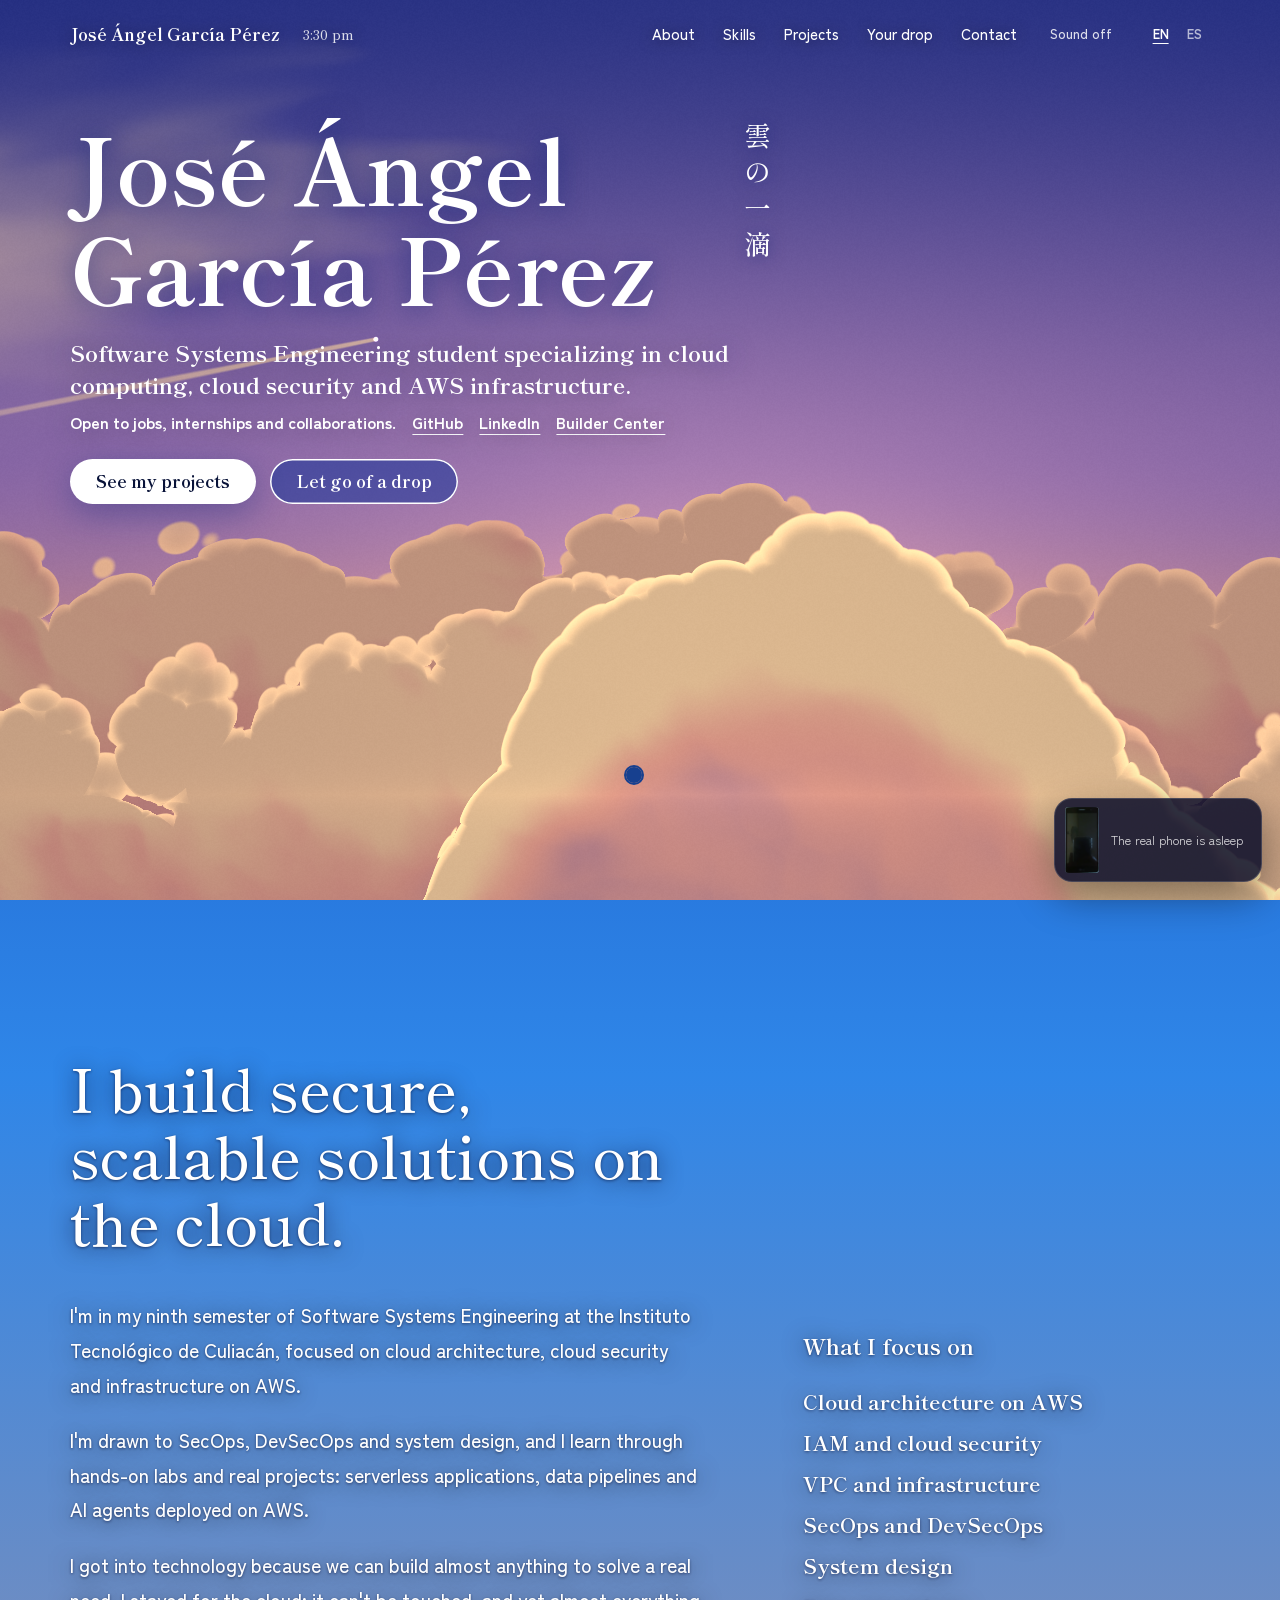
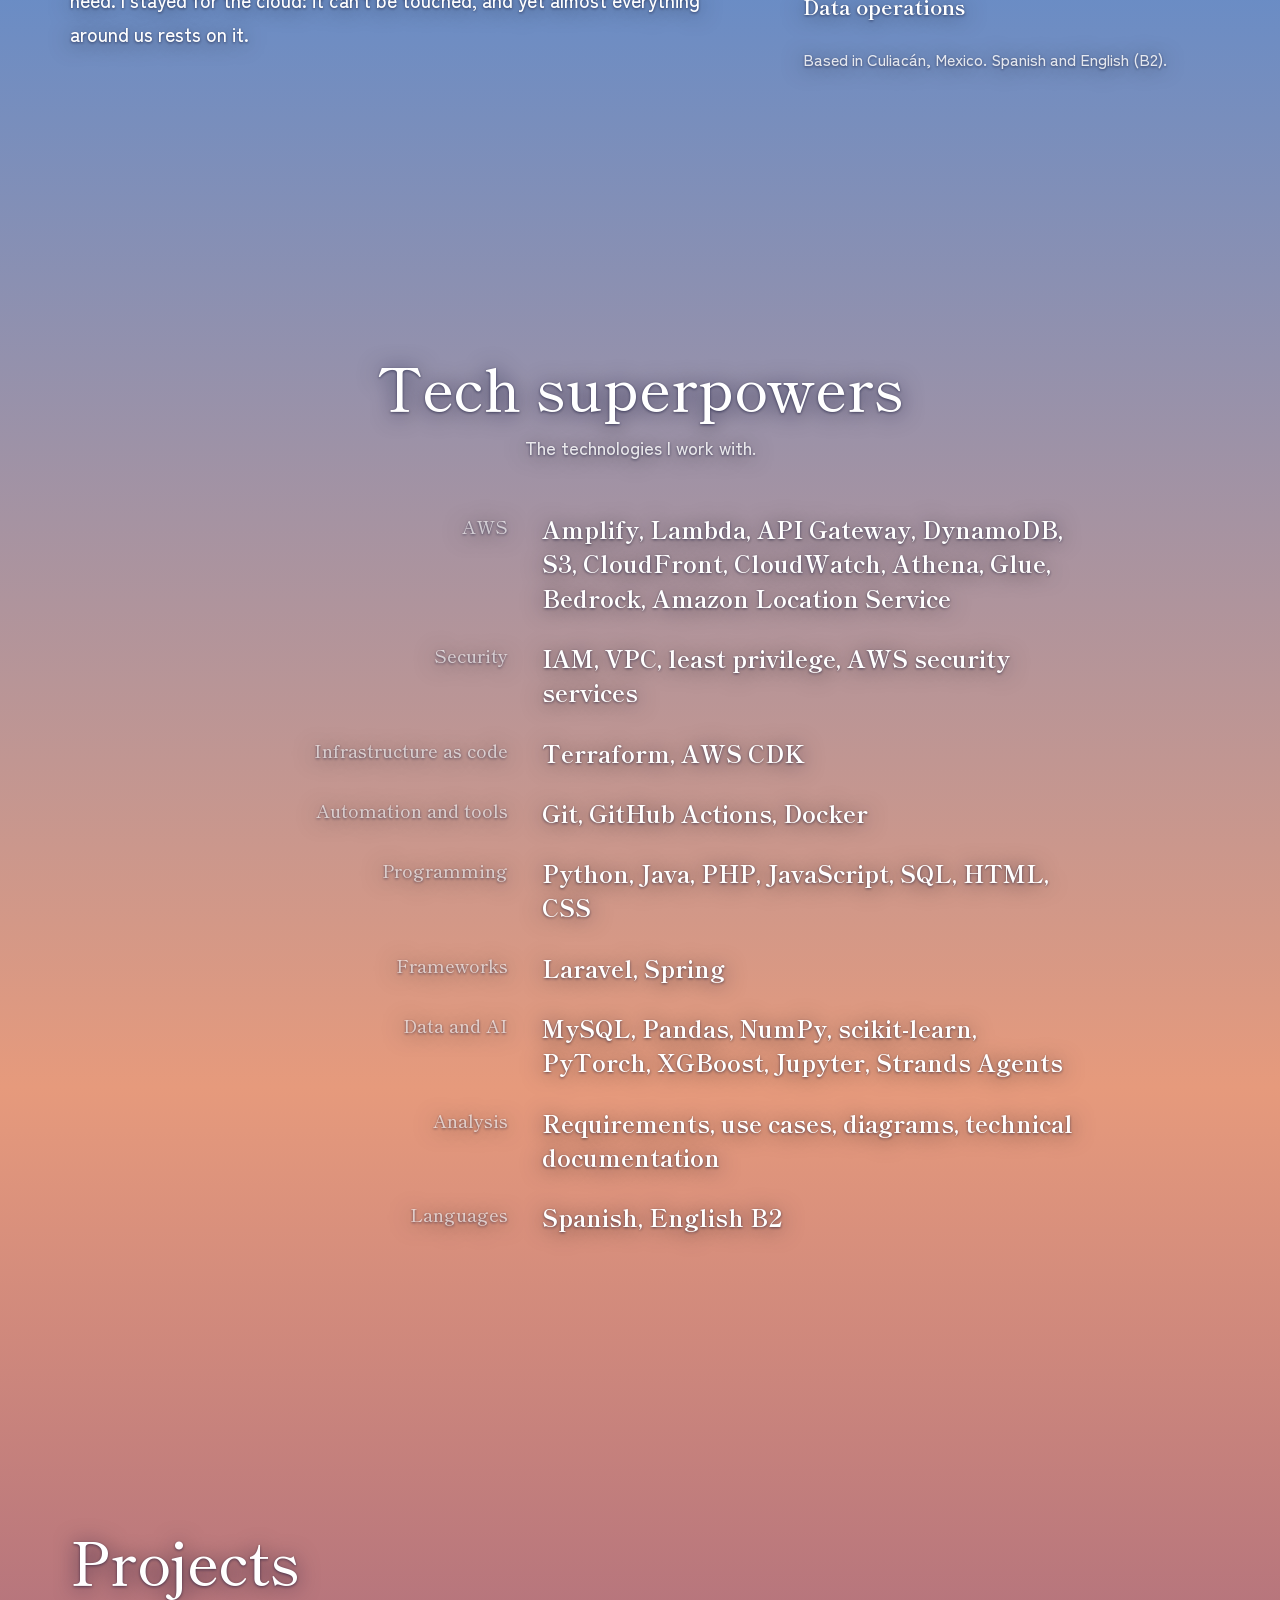
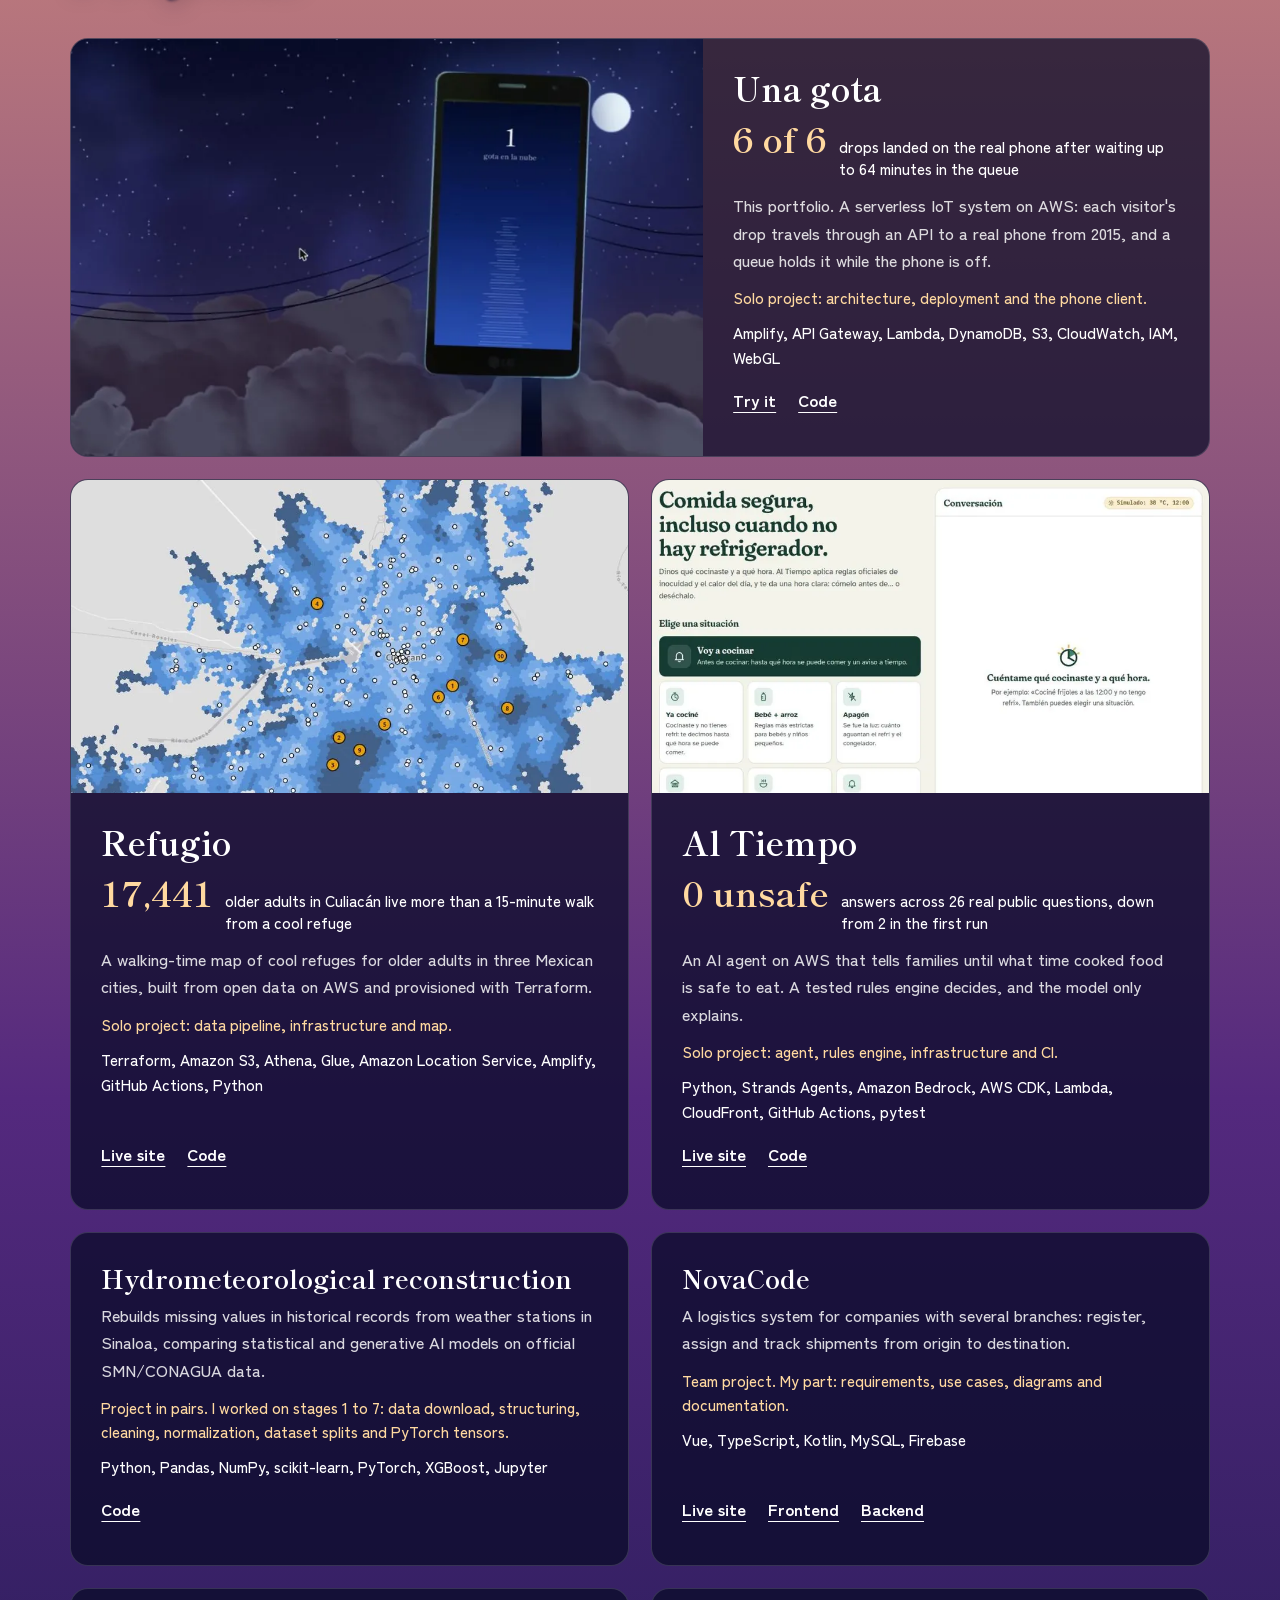
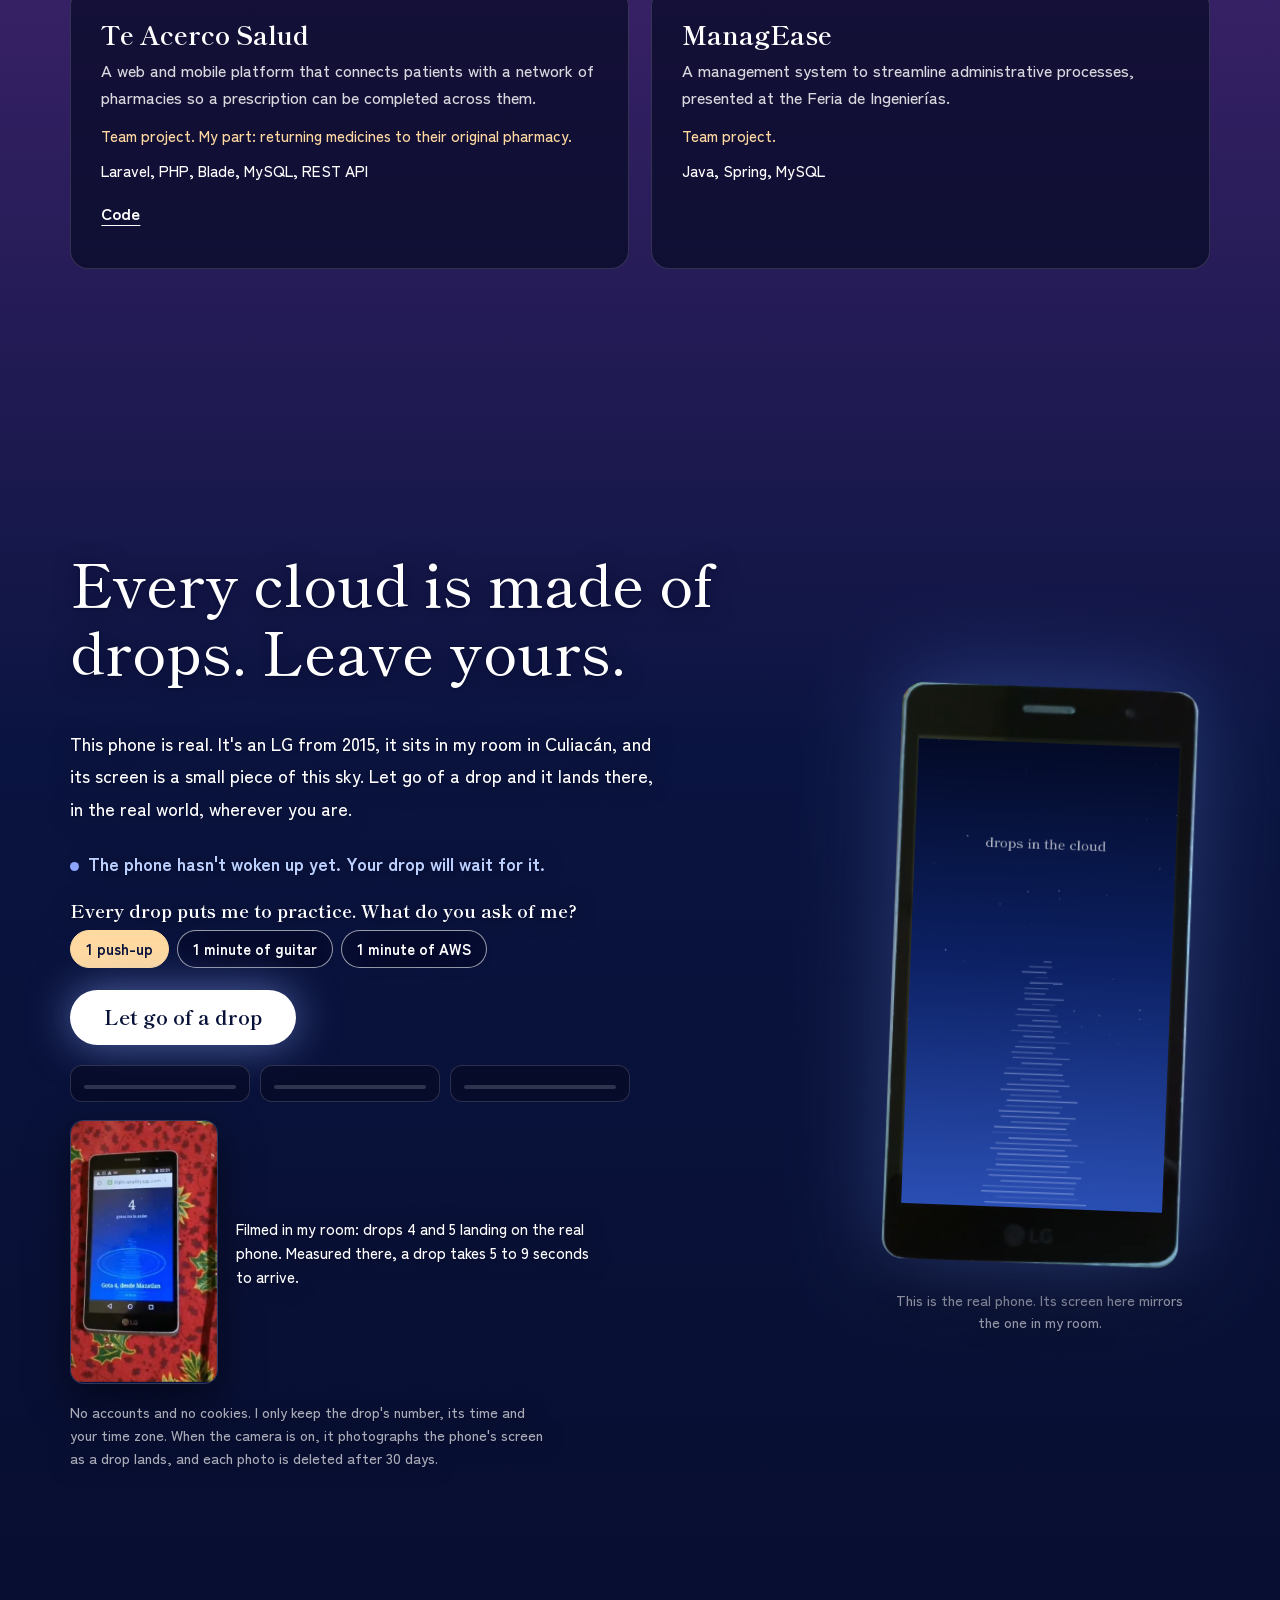
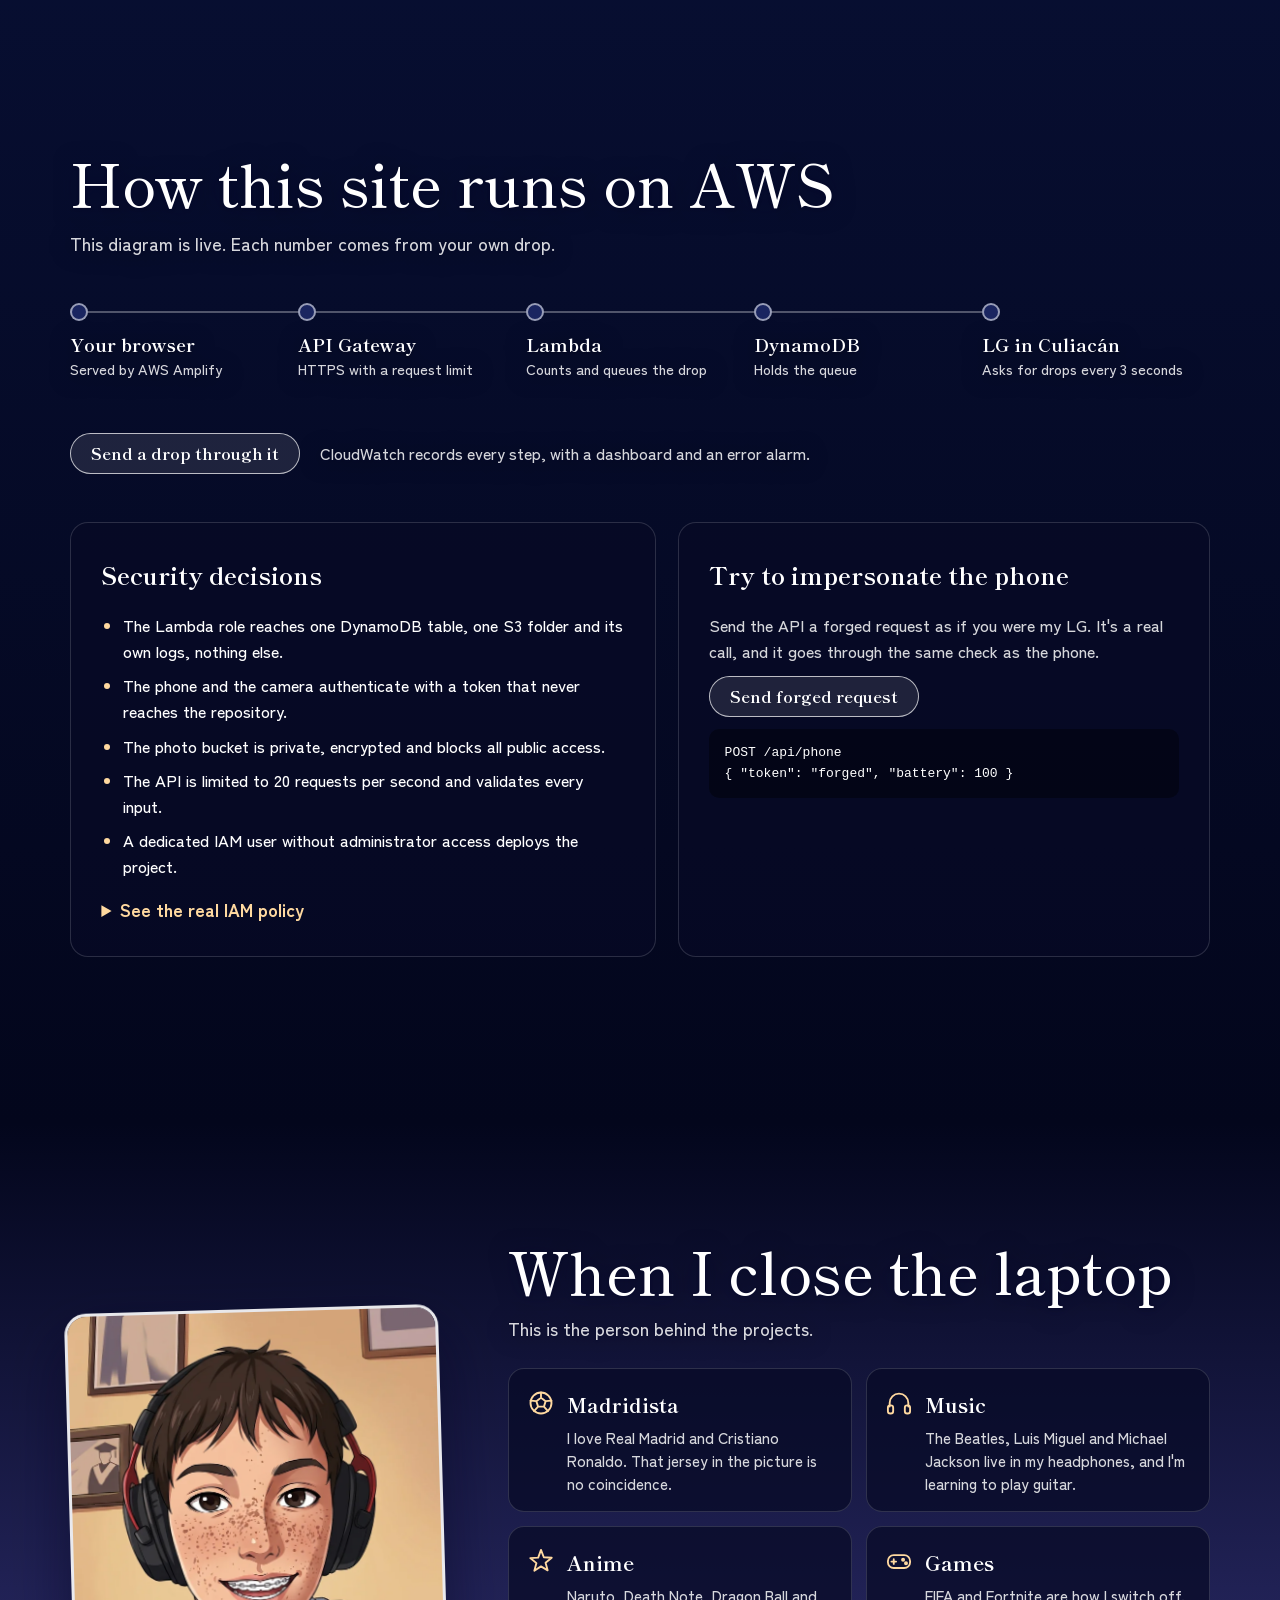
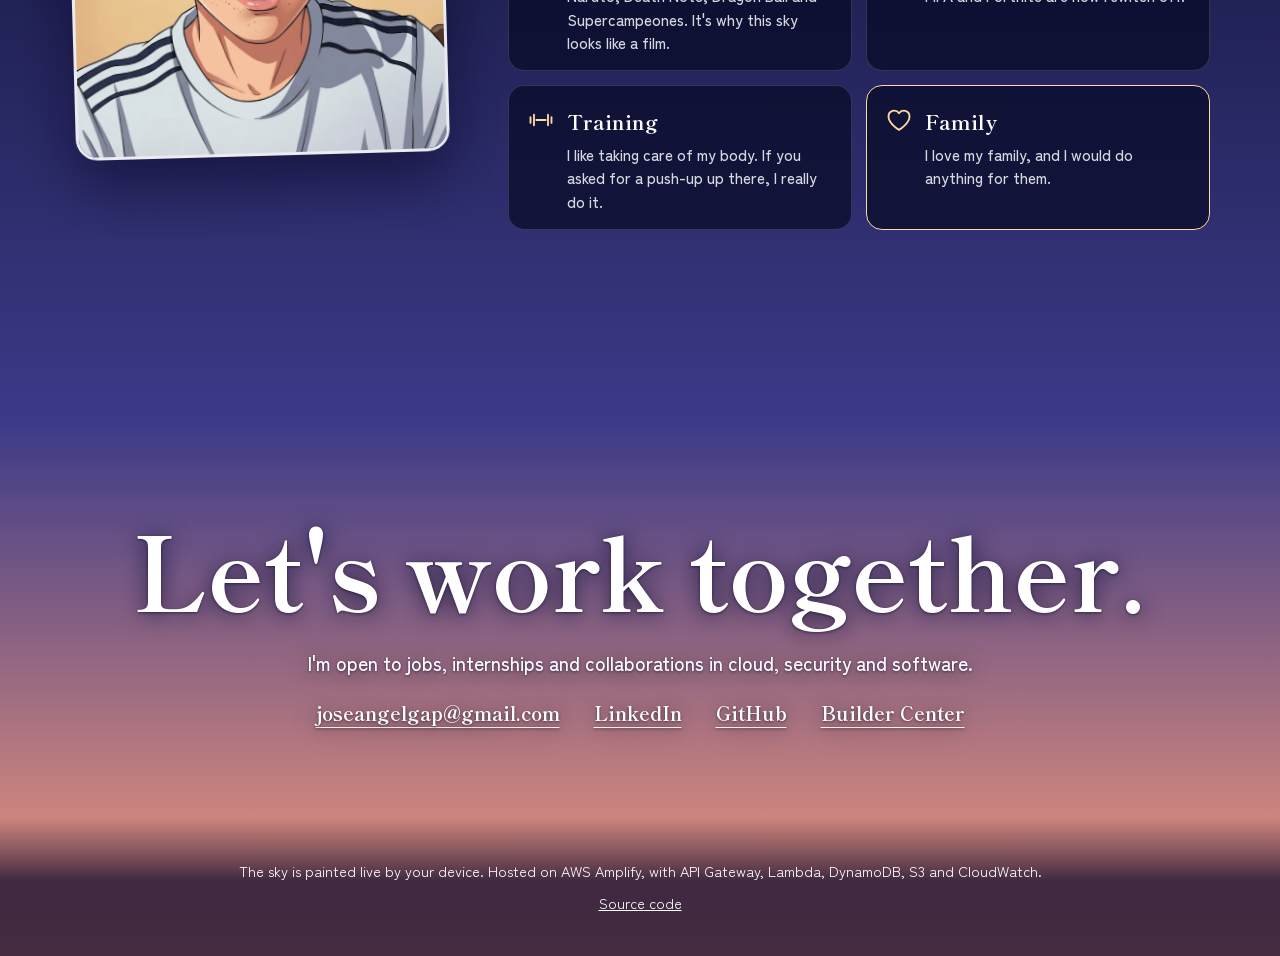
==== commit 0121c9ac: "Limit practice log to requested drops and refine content" ====
--- a/web/index.html
+++ b/web/index.html
@@ -105,7 +105,7 @@
 
     <section class="block skills" id="skills">
       <h2 data-t="skillsTitle">Tech superpowers</h2>
-      <p class="intro" data-t="skillsIntro">Technologies I have used in real projects.</p>
+      <p class="intro" data-t="skillsIntro">The technologies I work with.</p>
       <dl class="credits">
         <div><dt>AWS</dt><dd>Amplify, Lambda, API Gateway, DynamoDB, S3, CloudFront, CloudWatch, Athena, Glue, Bedrock, Amazon Location Service</dd></div>
         <div><dt data-t="cSec">Security</dt><dd data-t="cSecV">IAM, VPC, least privilege, AWS security services</dd></div>
@@ -216,7 +216,7 @@
         </ul>
         <figure class="real">
           <video id="realVideo" src="lg-real.mp4" poster="lg-real.webp" width="480" height="856" muted loop playsinline preload="none" aria-label="Video of the real phone in my room as drops 4 and 5 land on its screen"></video>
-          <figcaption data-t="realCap">Filmed in my room: drops 4 and 5 landing on the real phone. Measured there, a drop takes 5 to 8 seconds to arrive.</figcaption>
+          <figcaption data-t="realCap">Filmed in my room: drops 4 and 5 landing on the real phone. Measured there, a drop takes 5 to 9 seconds to arrive.</figcaption>
         </figure>
         <figure class="proof" id="proof" hidden>
           <img id="proofImg" alt="">
--- a/web/styles.css
+++ b/web/styles.css
@@ -165,8 +165,12 @@
 /* how it runs ------------------------------------------------------ */
 .how h2 { margin-bottom: .2em; }
 .how .intro { margin-bottom: 2.4em; }
-.trace { list-style: none; margin: 0; padding: 0; display: grid; grid-template-columns: repeat(6, minmax(0, 1fr)); position: relative; }
-.trace::before { content: ""; position: absolute; left: 9px; right: 16.6%; top: 8px; height: 2px; background: rgba(255, 255, 255, .3); }
+.trace { list-style: none; margin: 0; padding: 0; display: grid; grid-template-columns: repeat(5, minmax(0, 1fr)); position: relative; }
+.trace [data-step="s3"] { display: none; }
+.trace.with-photo { grid-template-columns: repeat(6, minmax(0, 1fr)); }
+.trace.with-photo [data-step="s3"] { display: block; }
+.trace::before { content: ""; position: absolute; left: 9px; right: 20%; top: 8px; height: 2px; background: rgba(255, 255, 255, .3); }
+.trace.with-photo::before { right: 16.6%; }
 .trace li { position: relative; padding: 30px 10px 0 0; line-height: 1.35; }
 .trace i { position: absolute; left: 0; top: 0; width: 18px; height: 18px; border-radius: 50%; background: #1a2560; border: 2px solid rgba(255, 255, 255, .55); transition: background .25s, box-shadow .25s; }
 .trace li.lit i { background: var(--gold); border-color: #fff; box-shadow: 0 0 22px var(--gold); }
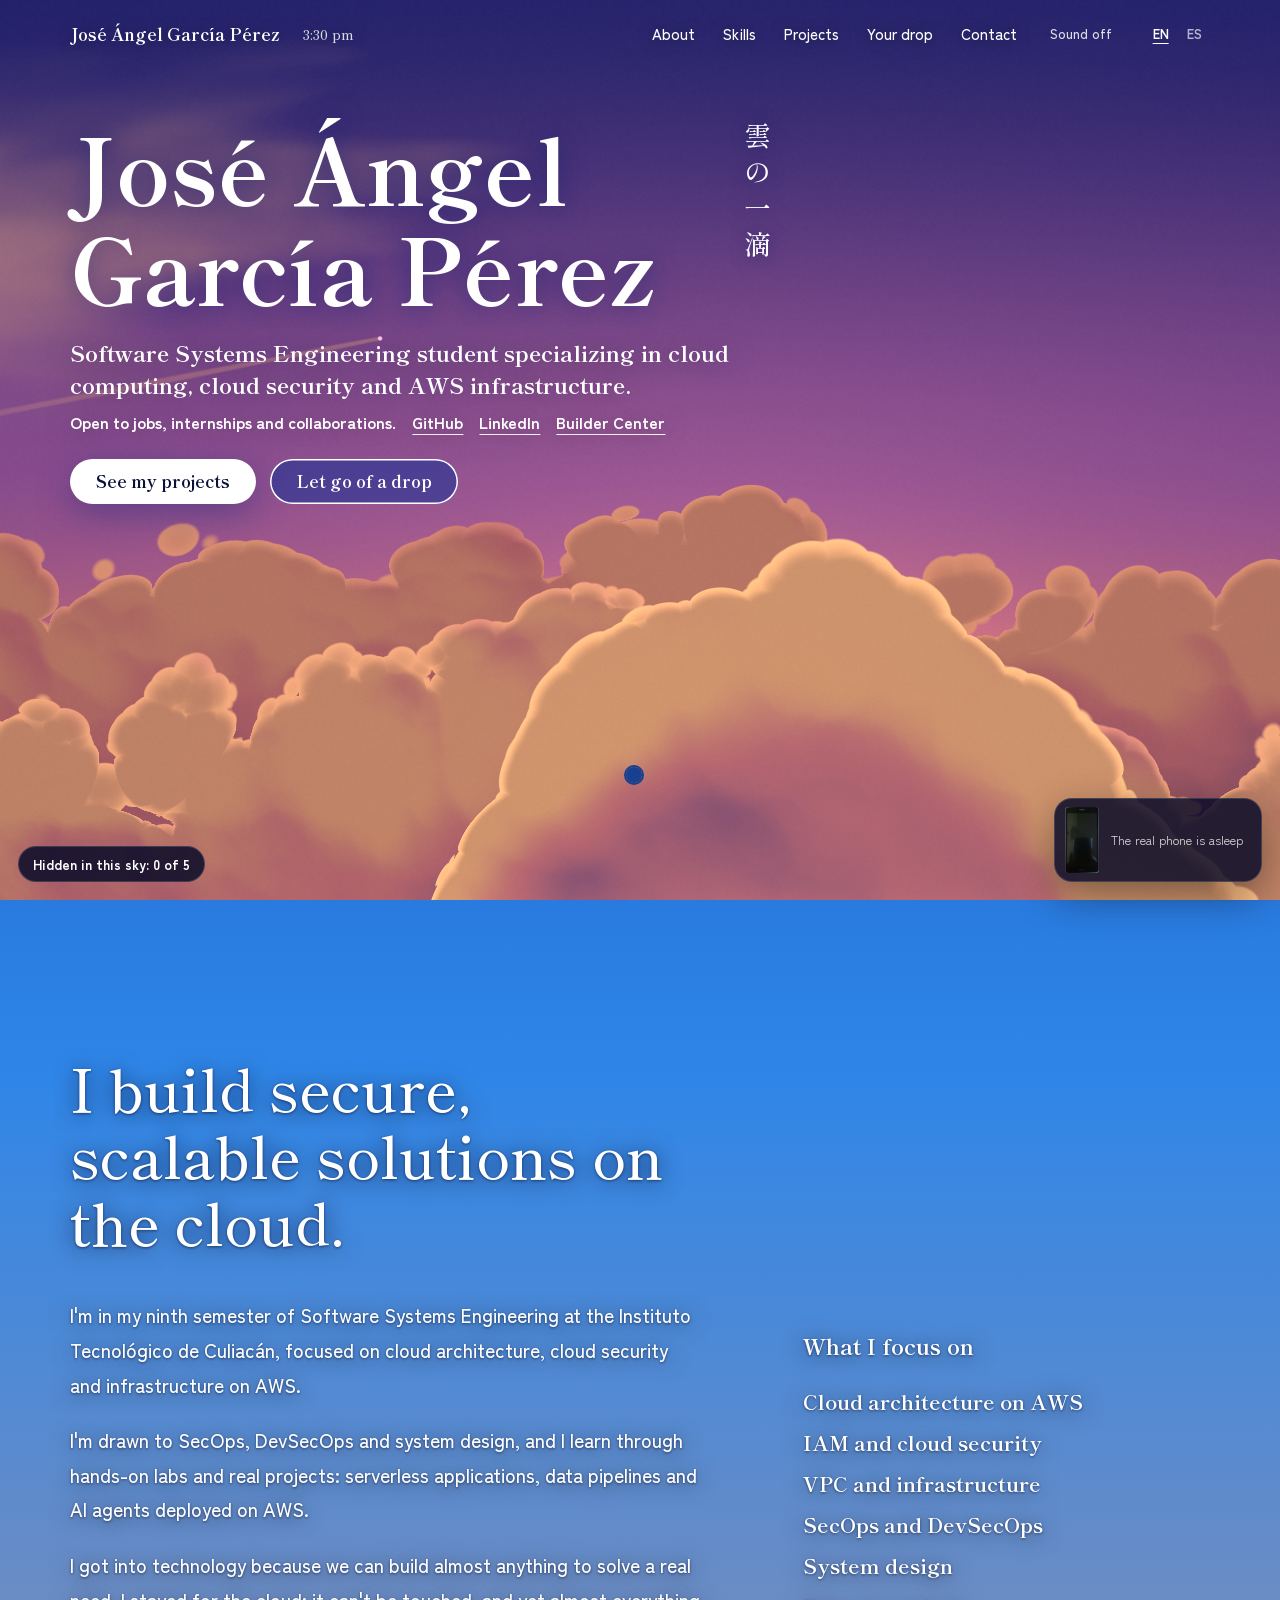
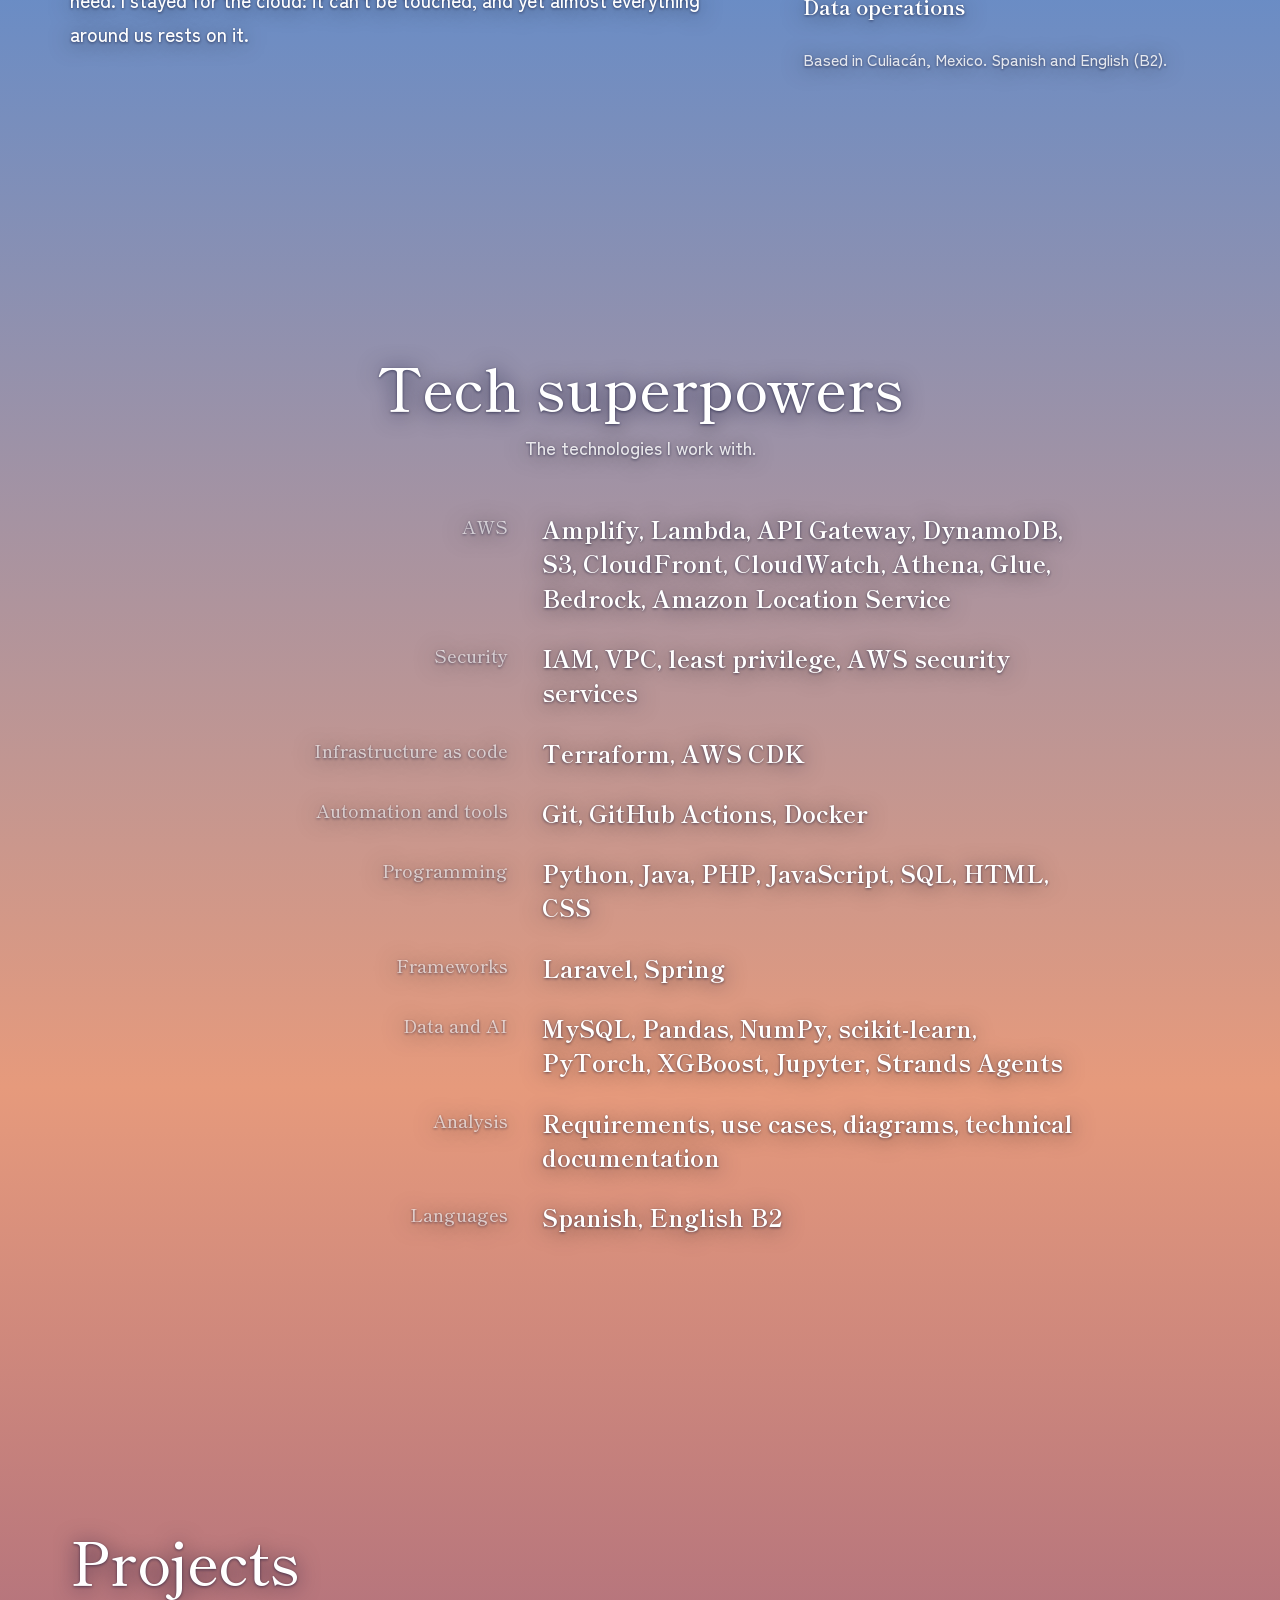
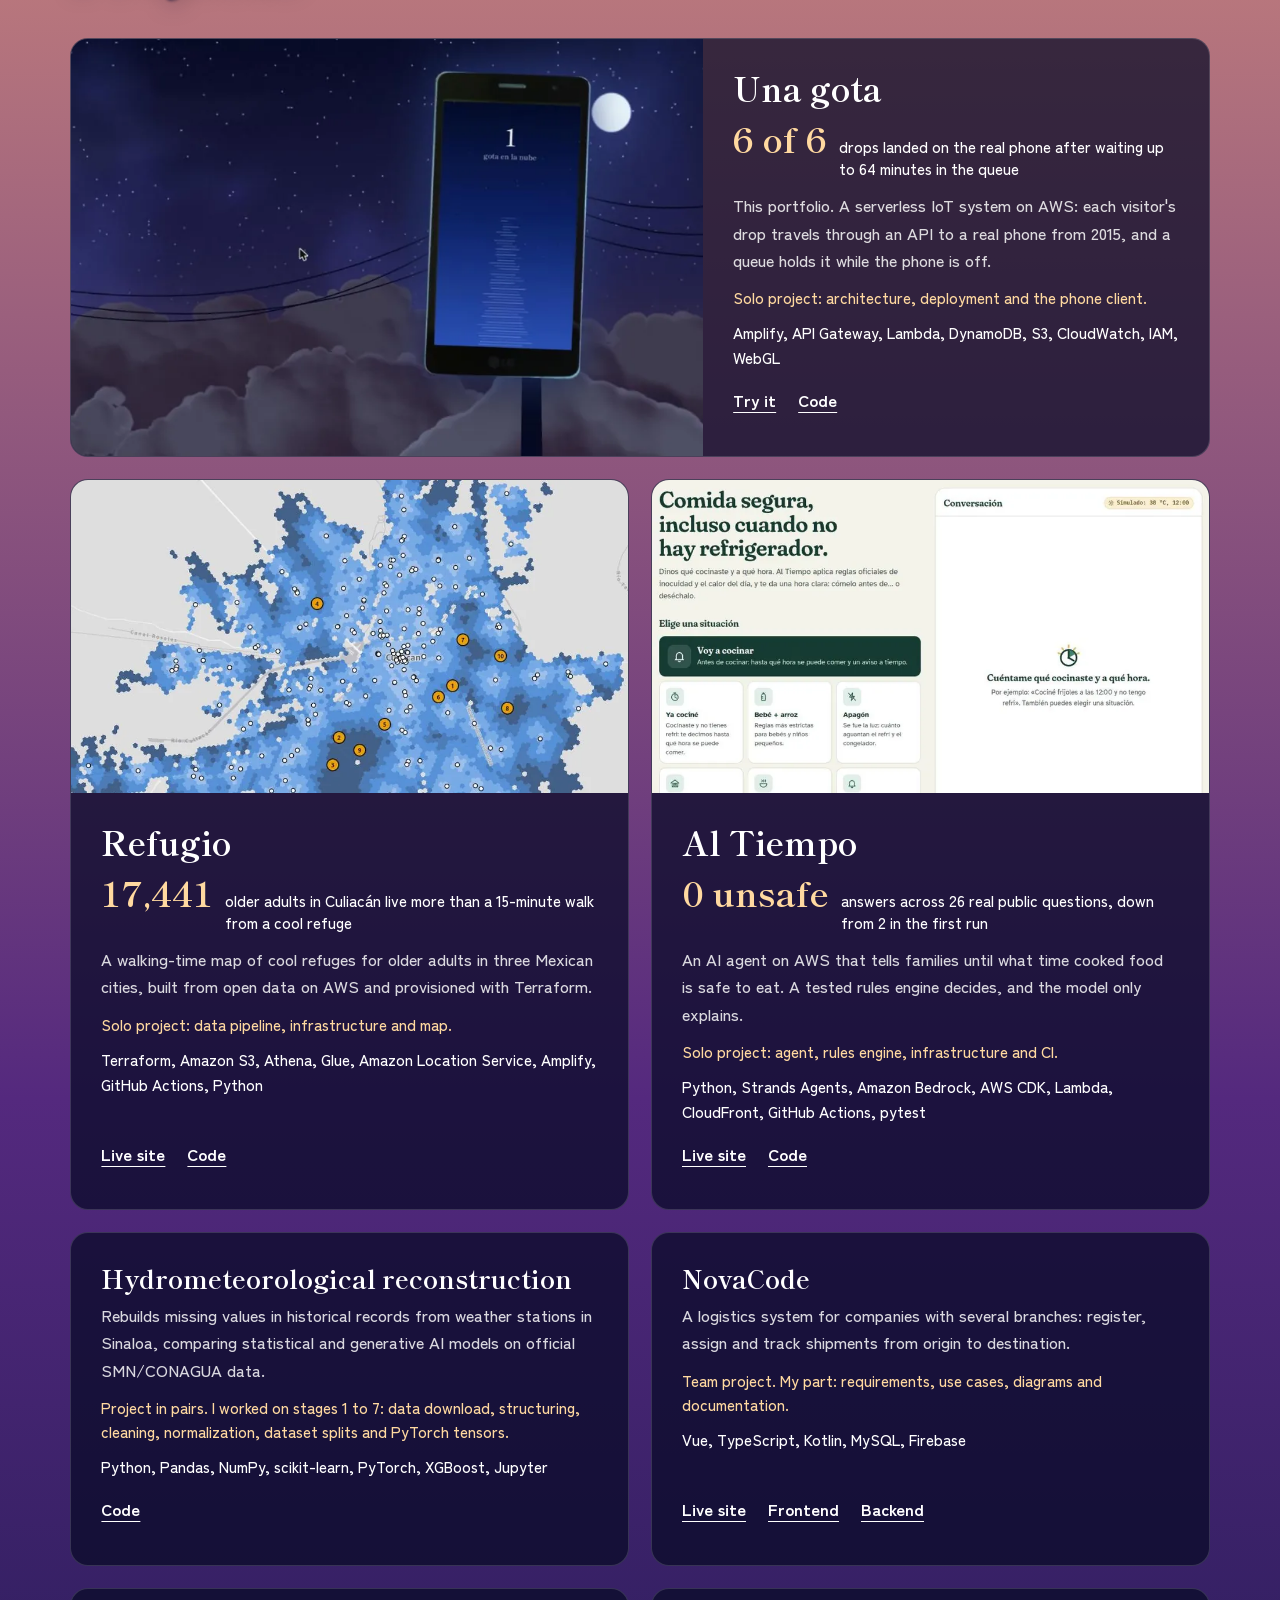
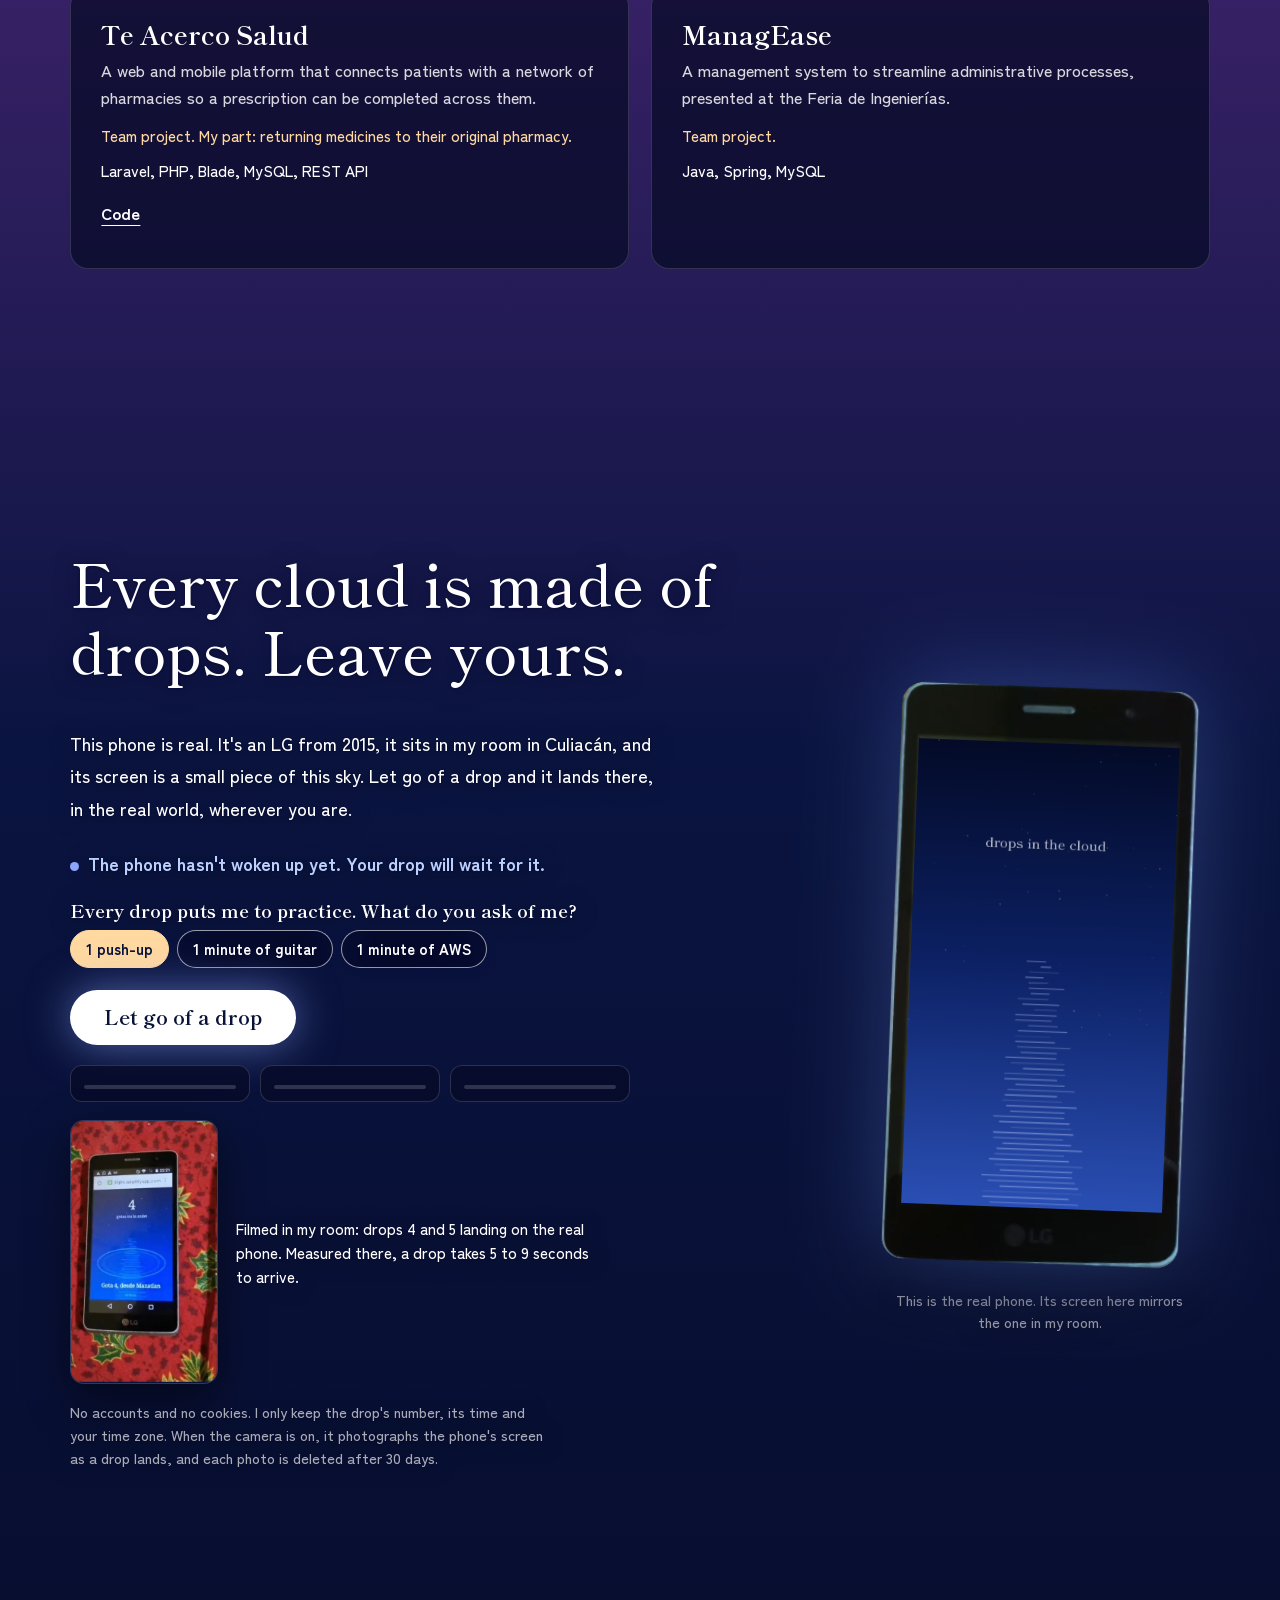
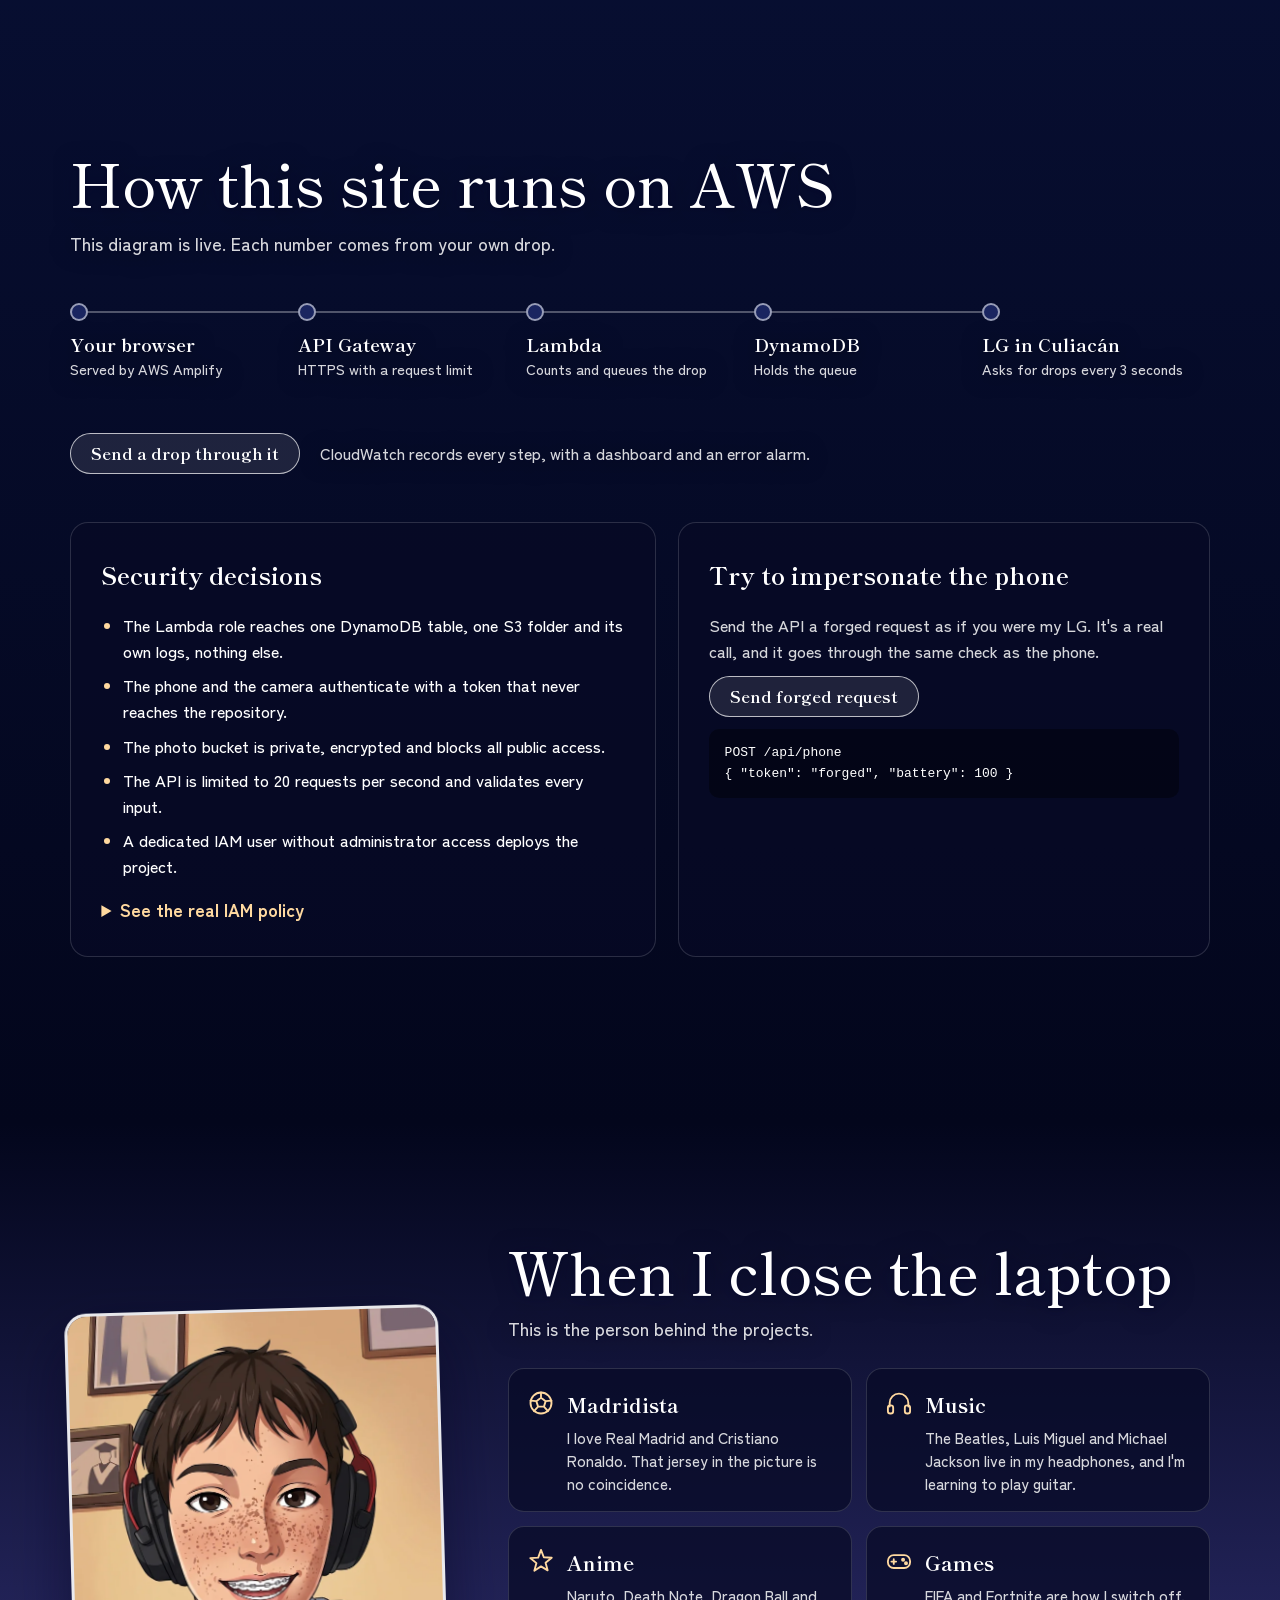
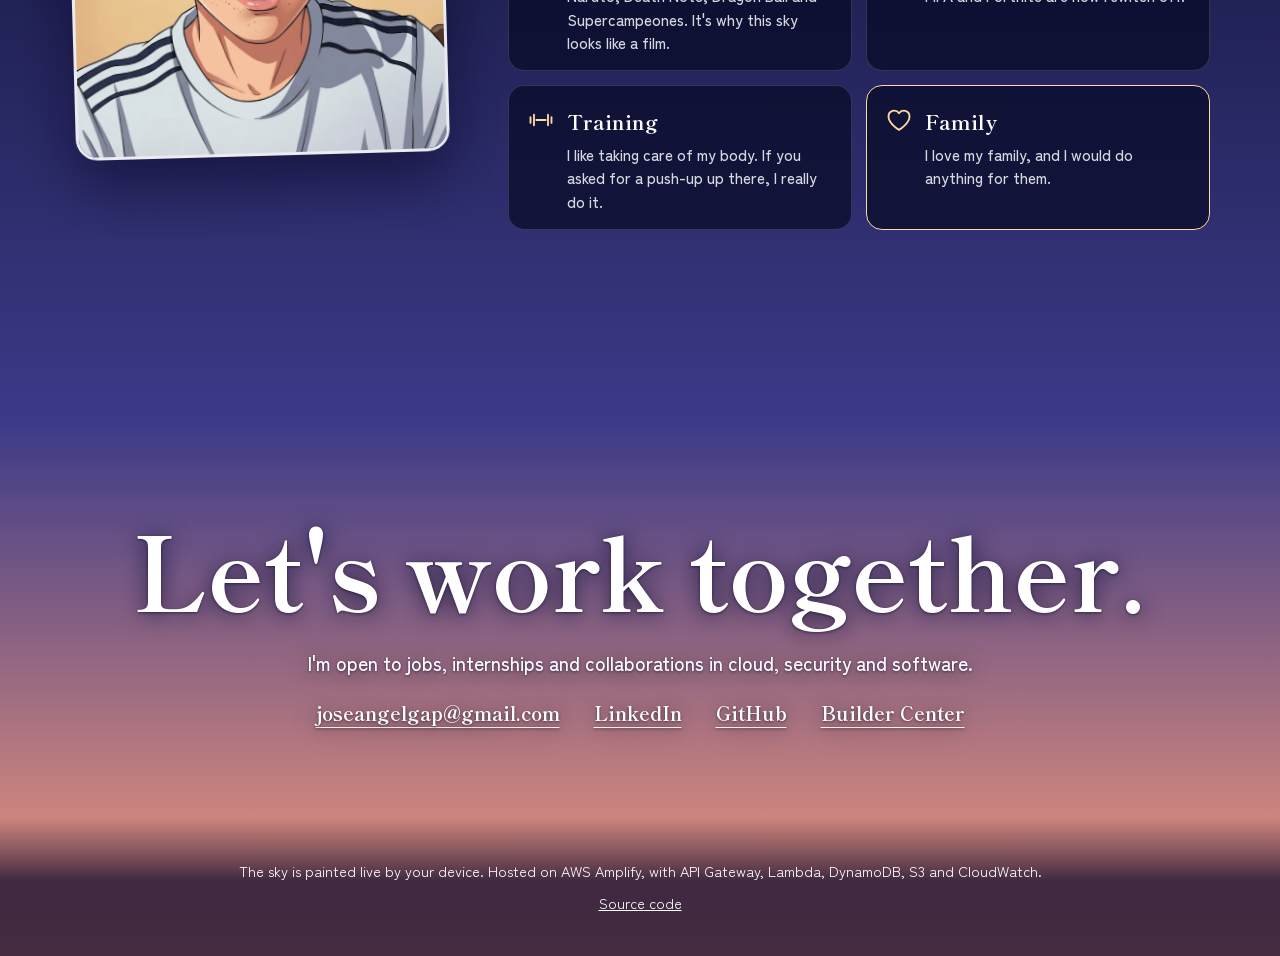
==== commit a4700307: "Add sky secrets and drop progress" ====
--- a/web/index.html
+++ b/web/index.html
@@ -33,7 +33,7 @@
       <path d="M1166 418Q1400 540 1660 506" stroke-width="2.6"/>
     </g>
     <g fill="#050921">
-      <path d="M1202 300h24l7 600h-38z"/>
+      <path id="pole" d="M1202 300h24l7 600h-38z"/>
       <path d="M1148 366h132v9h-132zM1160 412h112v8h-112z"/>
       <path d="M1158 352h8v14h-8zM1262 352h8v14h-8zM1210 354h8v12h-8zM1170 398h7v14h-7zM1256 398h7v14h-7z"/>
       <path d="M1230 462h30v66h-30z"/><path d="M1226 456h38v8h-38z"/>
@@ -344,6 +344,12 @@
     <p><a href="https://github.com/Josegas/Portfolio" target="_blank" rel="noopener" data-t="footCode">Source code</a></p>
   </footer>
 
+  <button class="spot" id="spotSun" type="button" aria-label="Touch the sun"></button>
+  <button class="spot" id="spotPlane" type="button" aria-label="Catch the plane"></button>
+  <button class="spot" id="spotCables" type="button" aria-label="Touch the cables"></button>
+  <button class="spot" id="spotMoon" type="button" aria-label="Touch the moon"></button>
+  <button class="secrets" id="secrets" type="button"></button>
+
   <aside class="dock" id="dock" aria-label="The real phone">
     <button id="dockBtn" type="button" aria-describedby="dockState">
       <img src="lg.webp" width="44" height="85" alt="">
--- a/web/styles.css
+++ b/web/styles.css
@@ -226,6 +226,12 @@
 .tile p { margin: 0; font-size: 15.5px; line-height: 1.5; color: var(--soft); }
 .tile.gold { border-color: var(--gold); }
 
+/* secrets ------------------------------------------------------------ */
+.spot { position: fixed; left: 0; top: 0; z-index: 15; display: none; width: 68px; height: 68px; margin: -34px 0 0 -34px; padding: 0; background: none; border: 0; border-radius: 50%; cursor: pointer; }
+.spot.on { display: block; }
+.secrets { position: fixed; left: 18px; bottom: 18px; z-index: 25; padding: 9px 14px; font: 700 13.5px/1.2 var(--sans); color: #fff; background: rgba(6, 10, 40, .84); border: 1px solid var(--edge); border-radius: 999px; cursor: pointer; }
+.secrets.done { color: var(--deep); background: var(--gold); border-color: var(--gold); }
+
 /* live proof ------------------------------------------------------ */
 .real { display: flex; align-items: center; gap: 18px; margin: 8px 0 16px; max-width: 520px; }
 .real video { flex: none; display: block; width: 148px; height: auto; aspect-ratio: 480 / 856; border-radius: 14px; border: 1px solid var(--edge); box-shadow: 0 14px 40px rgba(0, 0, 0, .5); background: #0a1440; cursor: zoom-in; }
@@ -294,6 +300,7 @@
   .trace li { padding: 0 0 18px 34px; }
   .clock, .sound { display: none; }
   .dock { right: 10px; bottom: 10px; }
+  .secrets { left: 10px; bottom: 12px; padding: 8px 11px; font-size: 12.5px; max-width: 52vw; text-align: left; }
   .end { padding-bottom: 92px; }
   .dock small { display: none; }
   .dock button { padding: 6px 14px 6px 8px; }
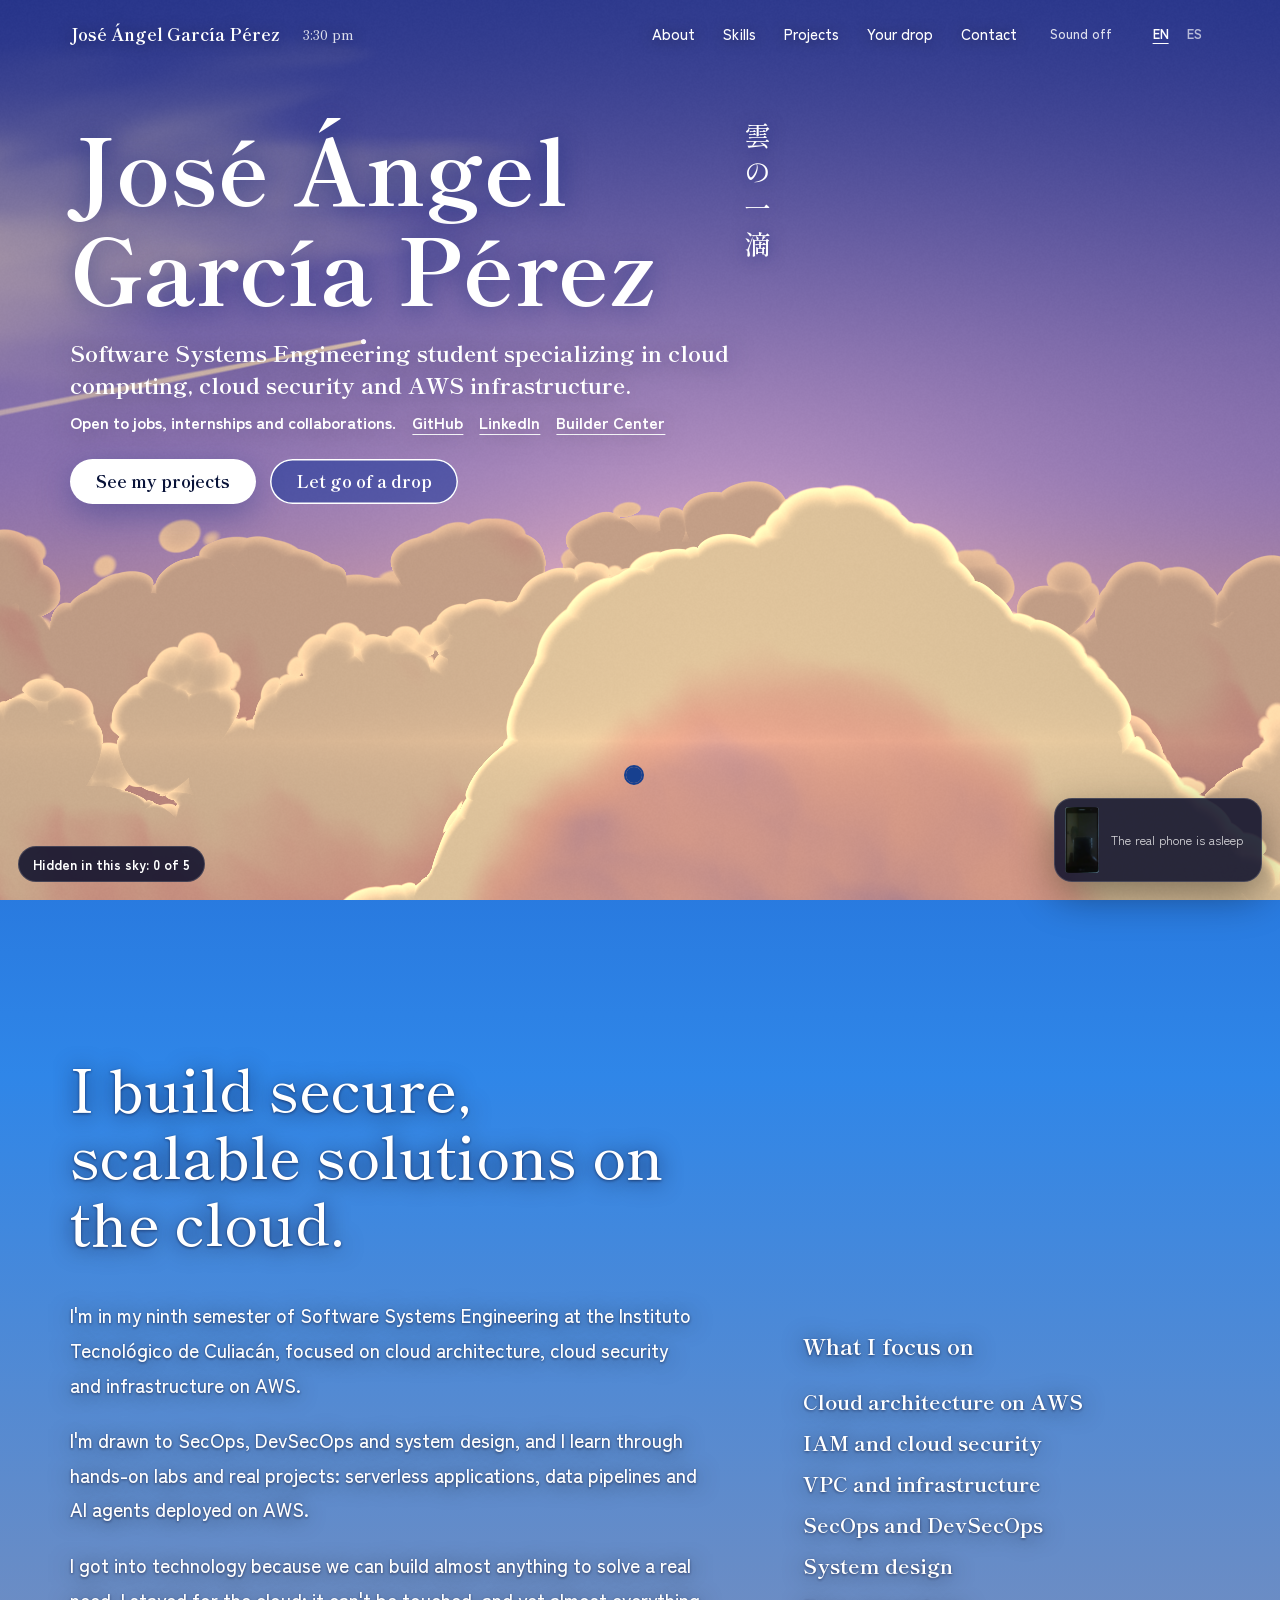
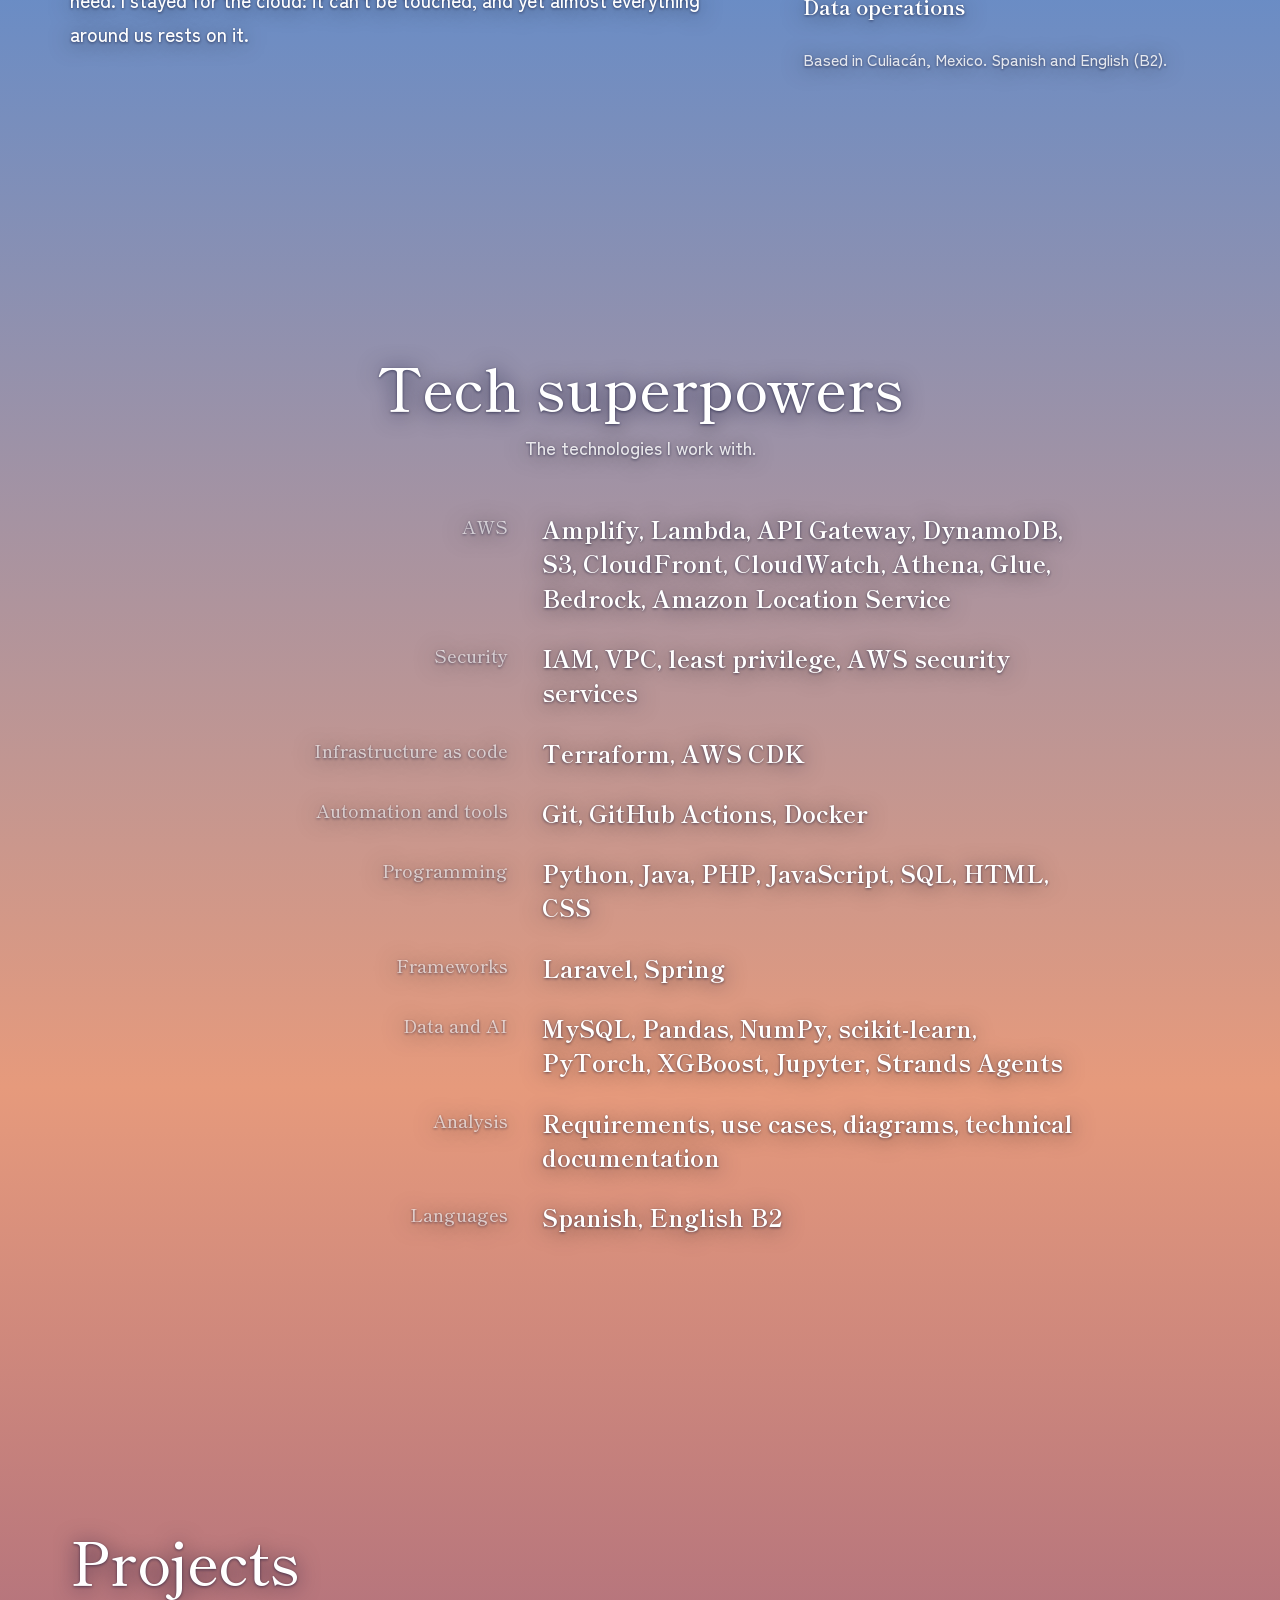
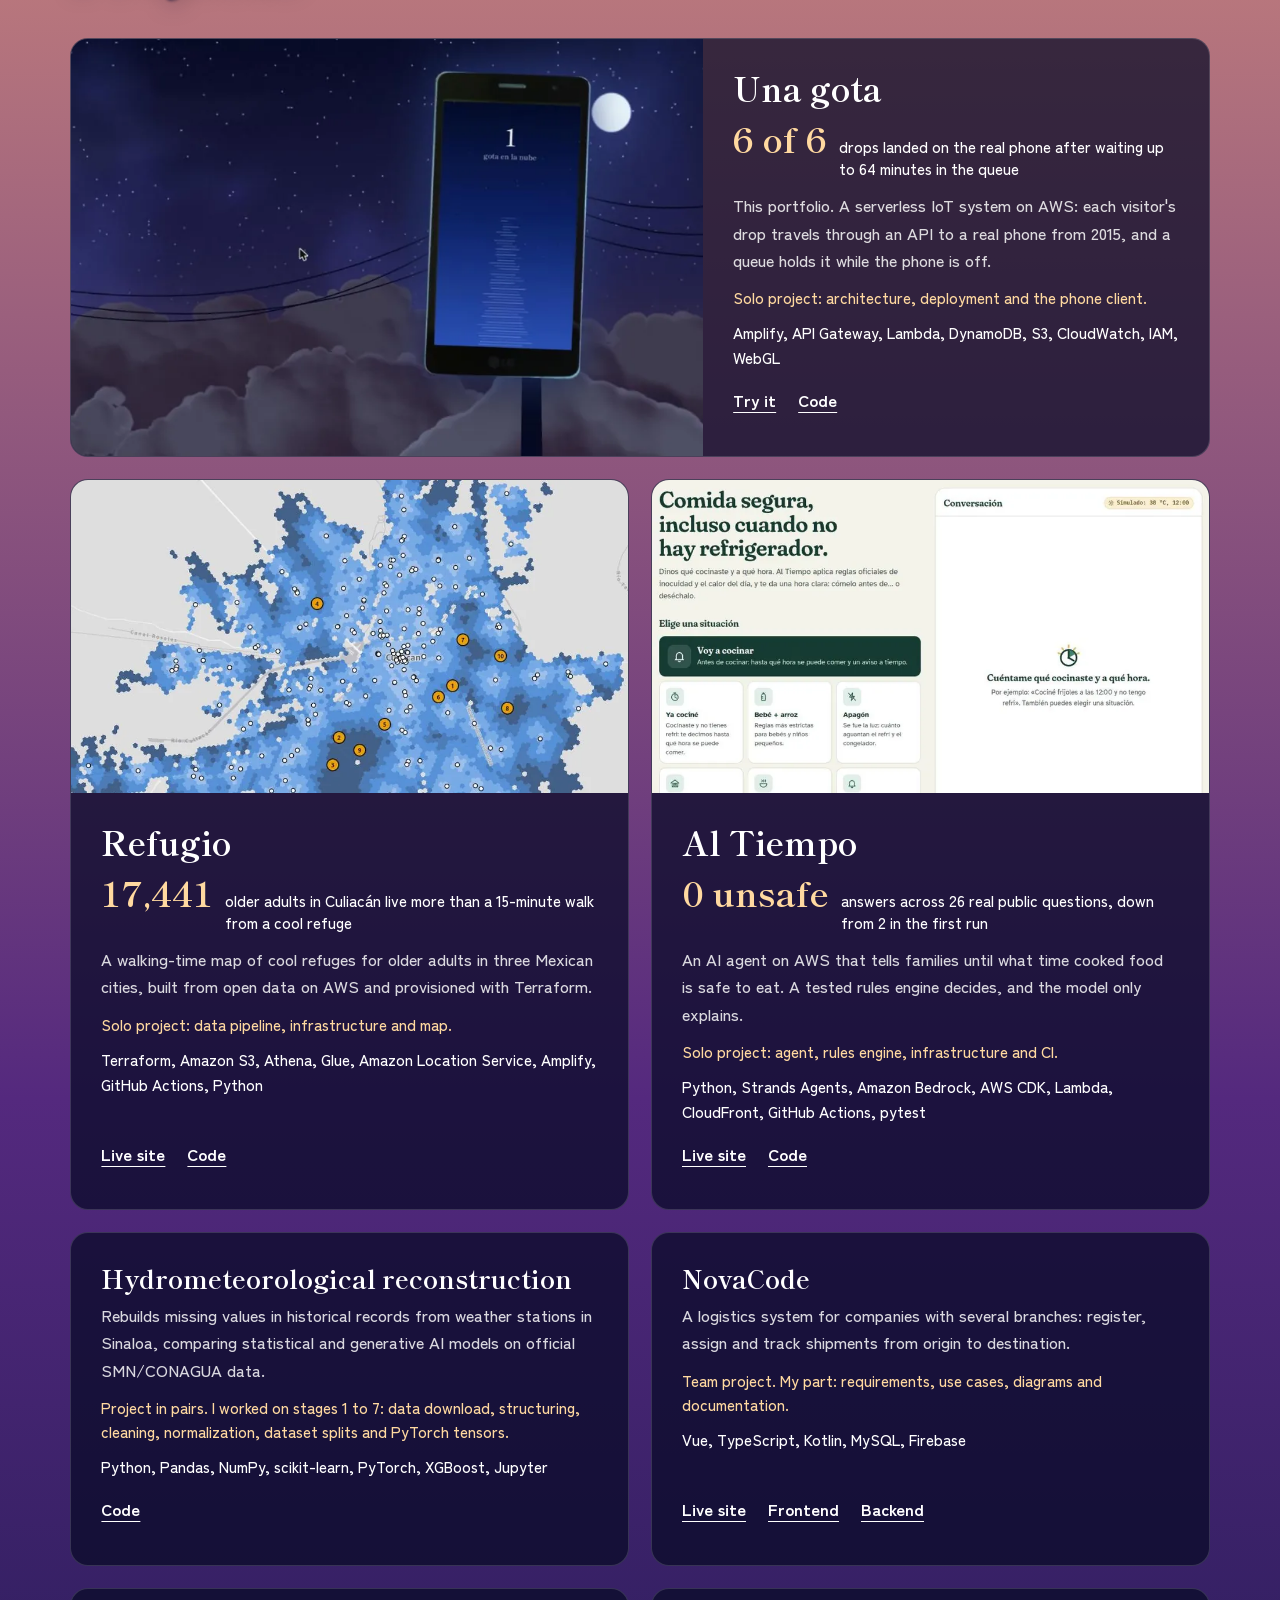
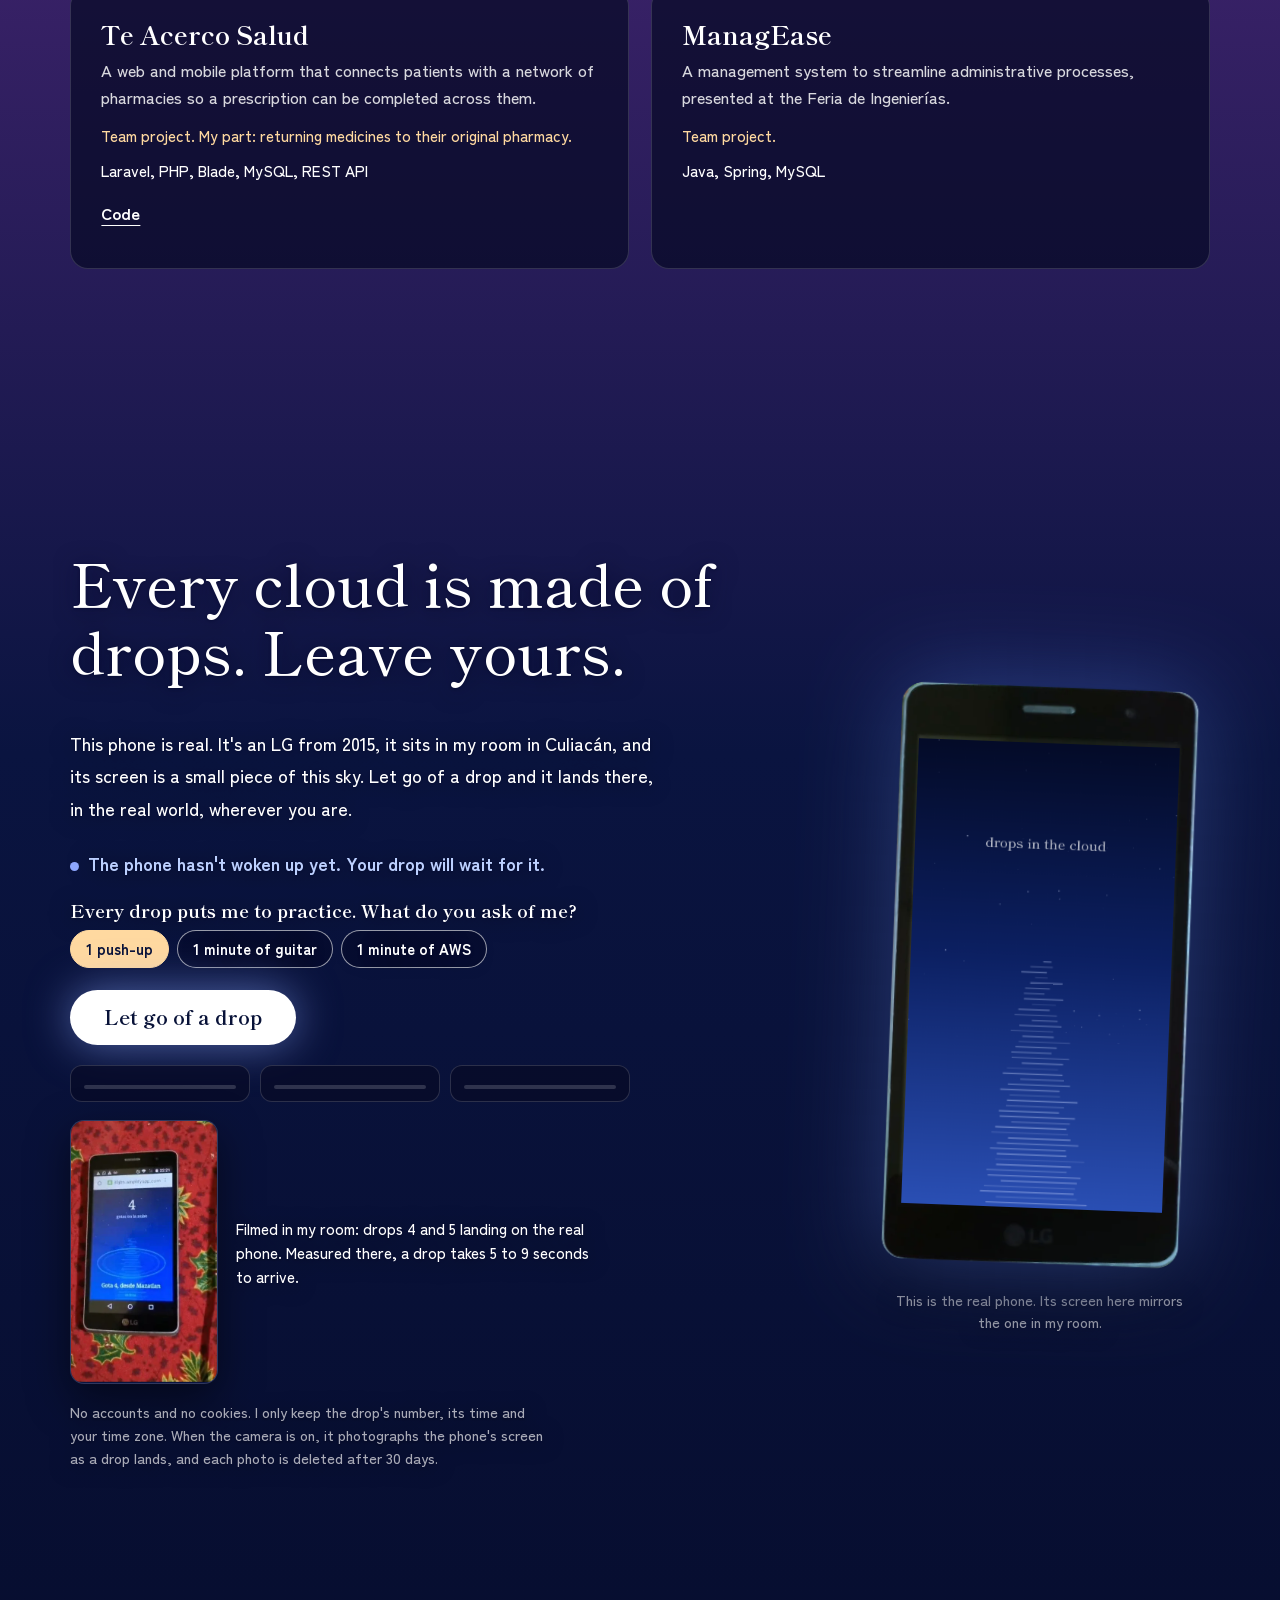
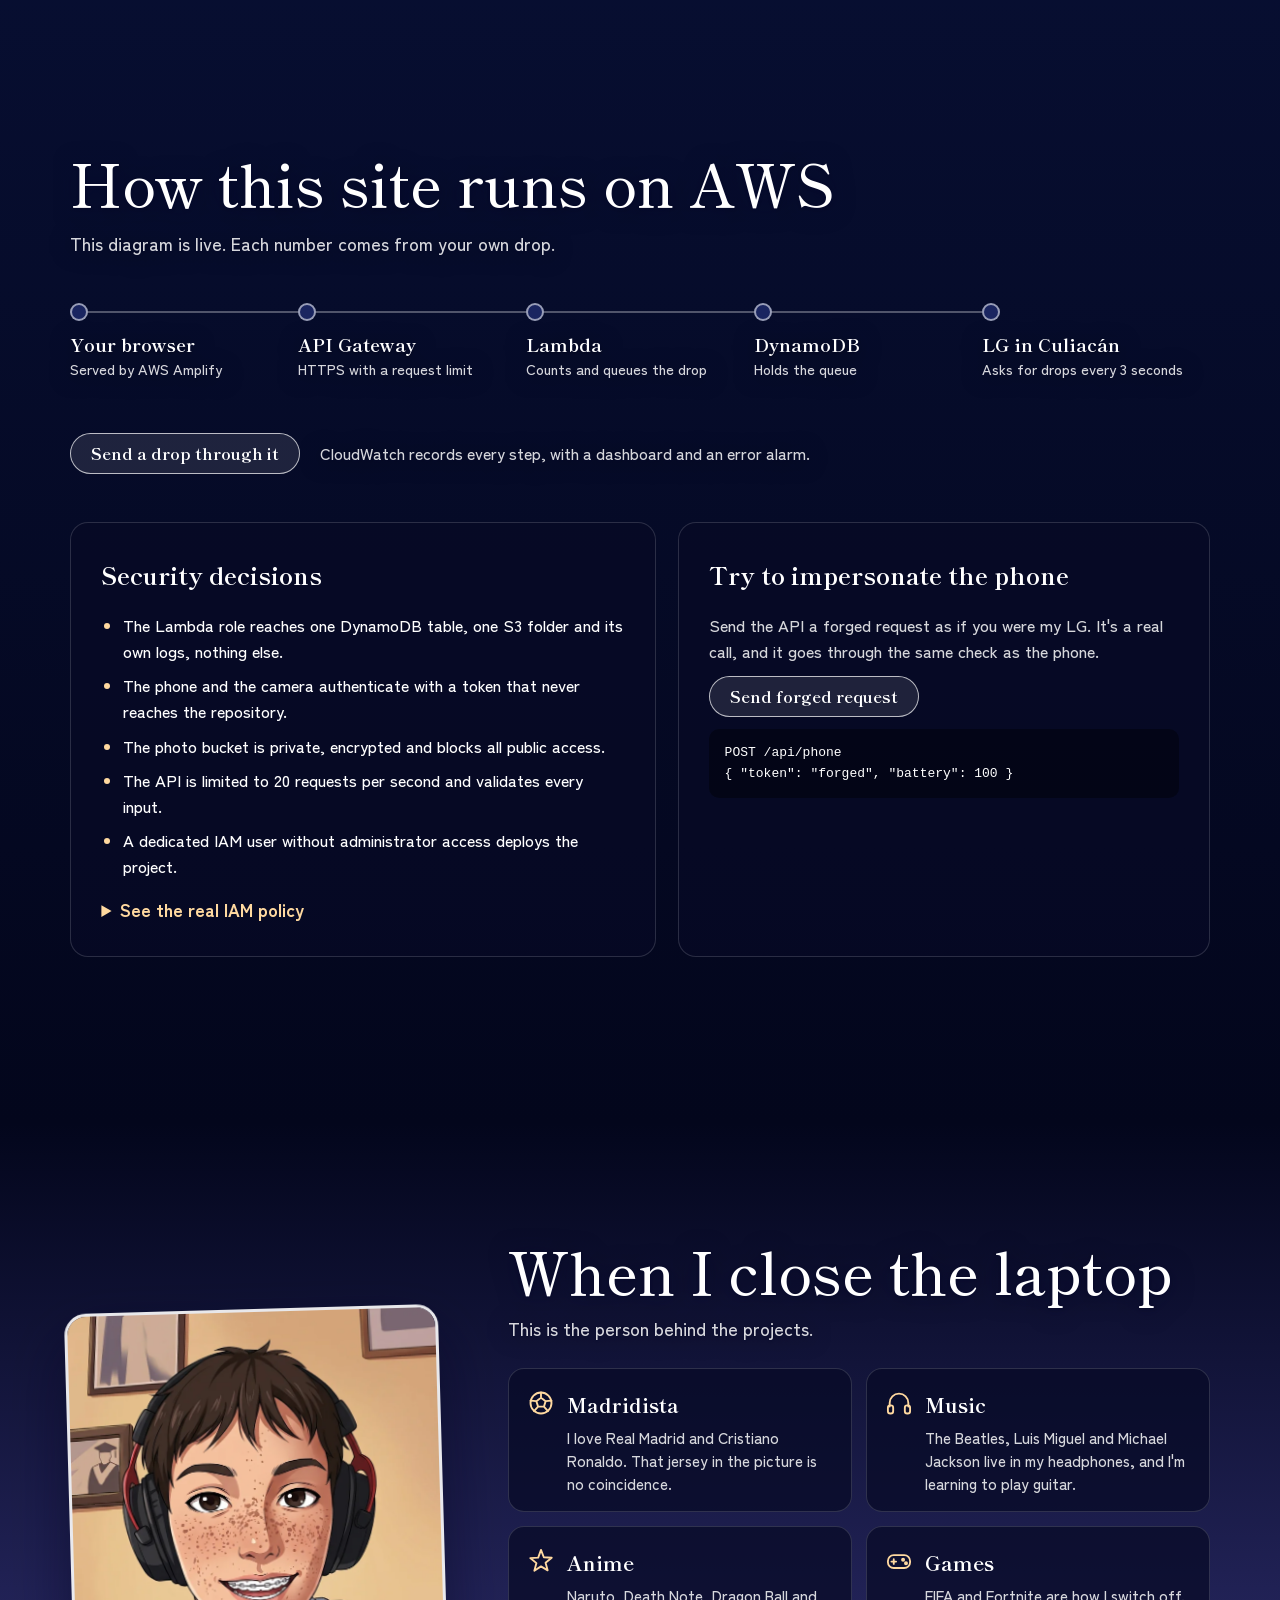
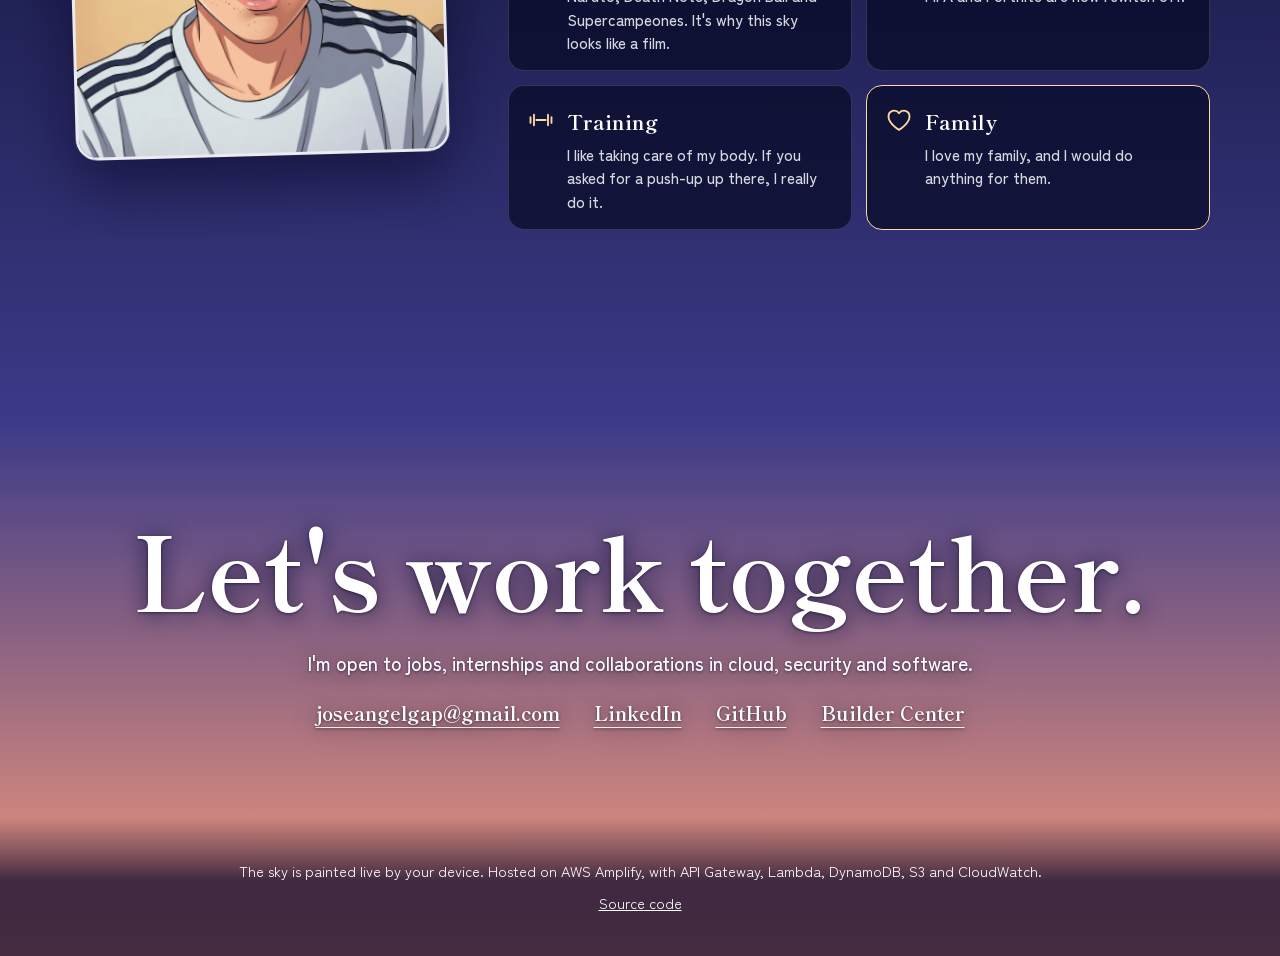
==== commit 755757f3: "Add landing storm and aurora reward" ====
--- a/web/index.html
+++ b/web/index.html
@@ -43,6 +43,7 @@
     </g>
   </svg>
   <canvas id="fall" aria-hidden="true"></canvas>
+  <div class="flash" id="flash" aria-hidden="true"></div>
   <div class="veil" aria-hidden="true"></div>
   <a class="skip" href="#about" data-t="skip">Skip to content</a>
 
--- a/web/styles.css
+++ b/web/styles.css
@@ -225,6 +225,11 @@
 .tile h3 { margin: 0 0 3px; font-size: 20px; }
 .tile p { margin: 0; font-size: 15.5px; line-height: 1.5; color: var(--soft); }
 .tile.gold { border-color: var(--gold); }
+
+/* the moment a drop lands -------------------------------------------- */
+.flash { position: fixed; inset: 0; z-index: 29; pointer-events: none; opacity: 0; background: radial-gradient(circle at 50% 60%, rgba(210, 228, 255, .75), rgba(120, 160, 255, .2) 62%, transparent); }
+.flash.on { animation: flash .9s ease-out; }
+@keyframes flash { from { opacity: 1; } to { opacity: 0; } }
 
 /* secrets ------------------------------------------------------------ */
 .spot { position: fixed; left: 0; top: 0; z-index: 15; display: none; width: 68px; height: 68px; margin: -34px 0 0 -34px; padding: 0; background: none; border: 0; border-radius: 50%; cursor: pointer; }
